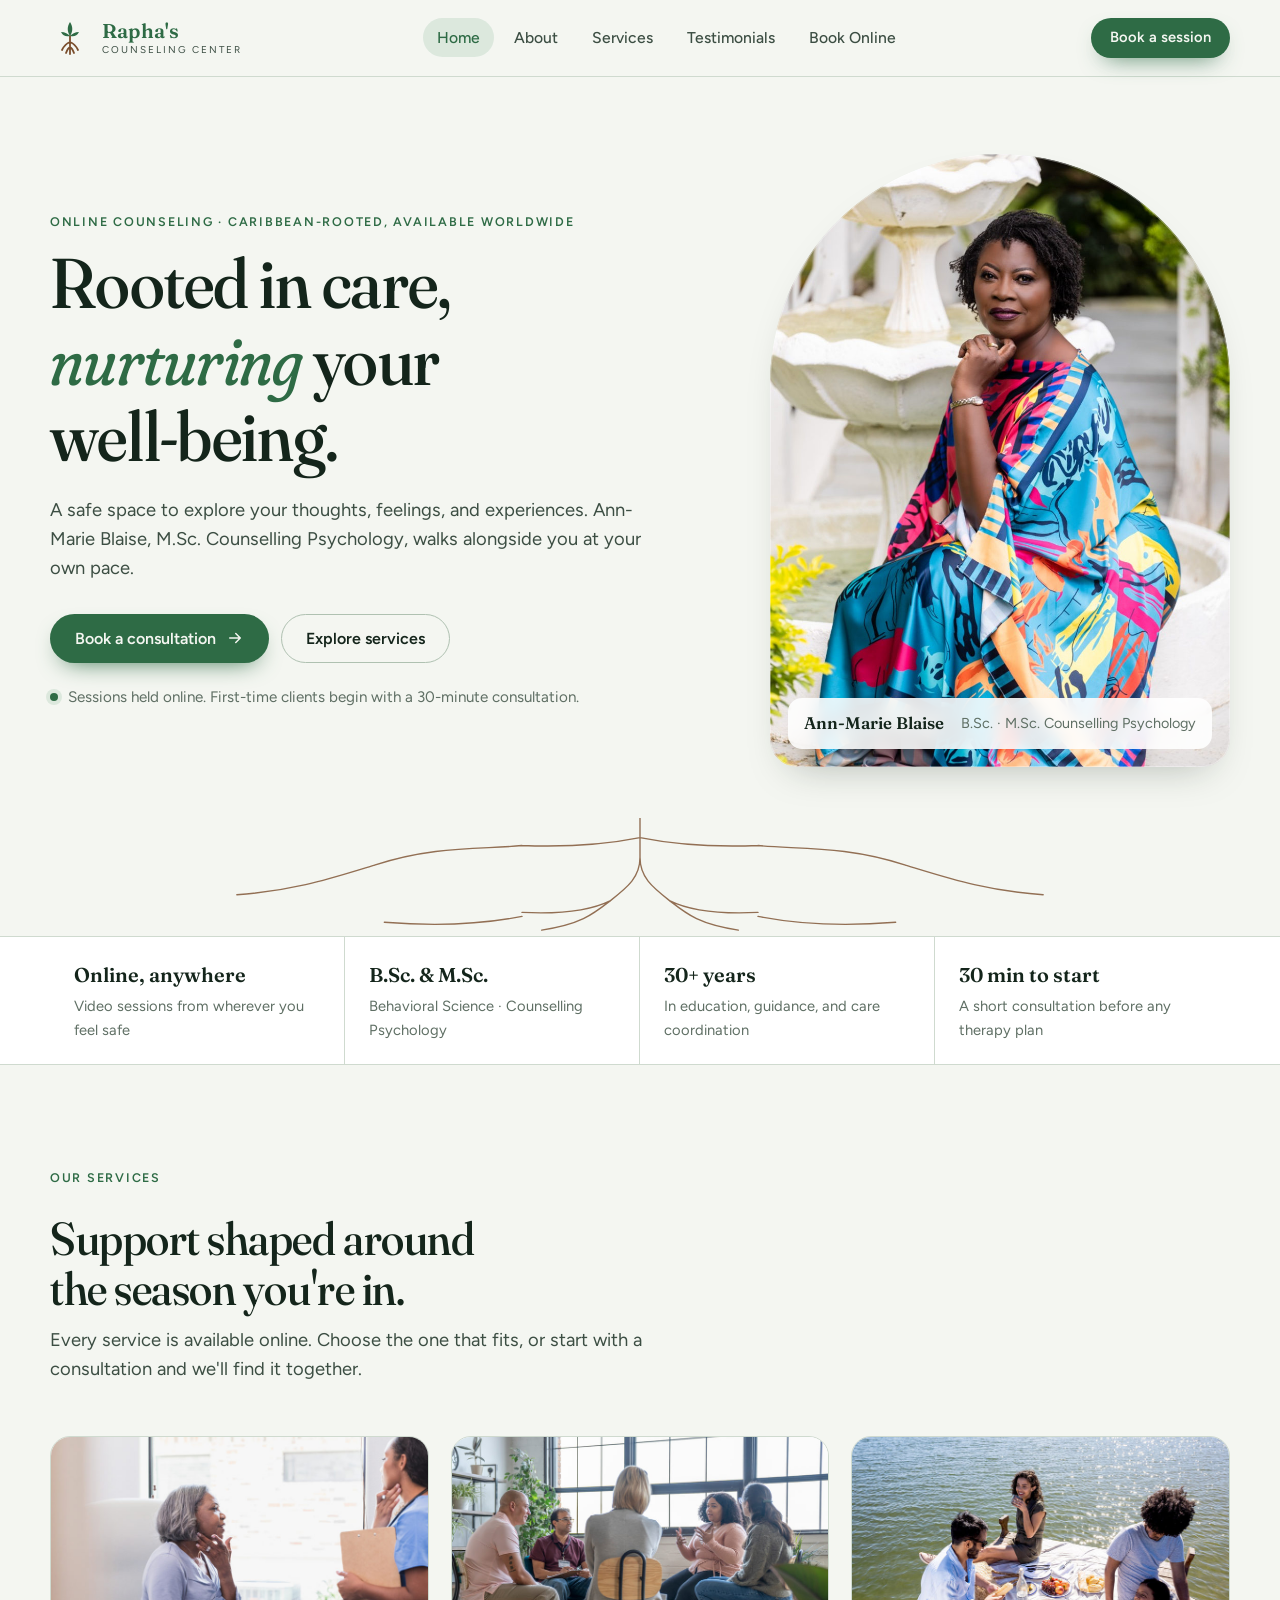
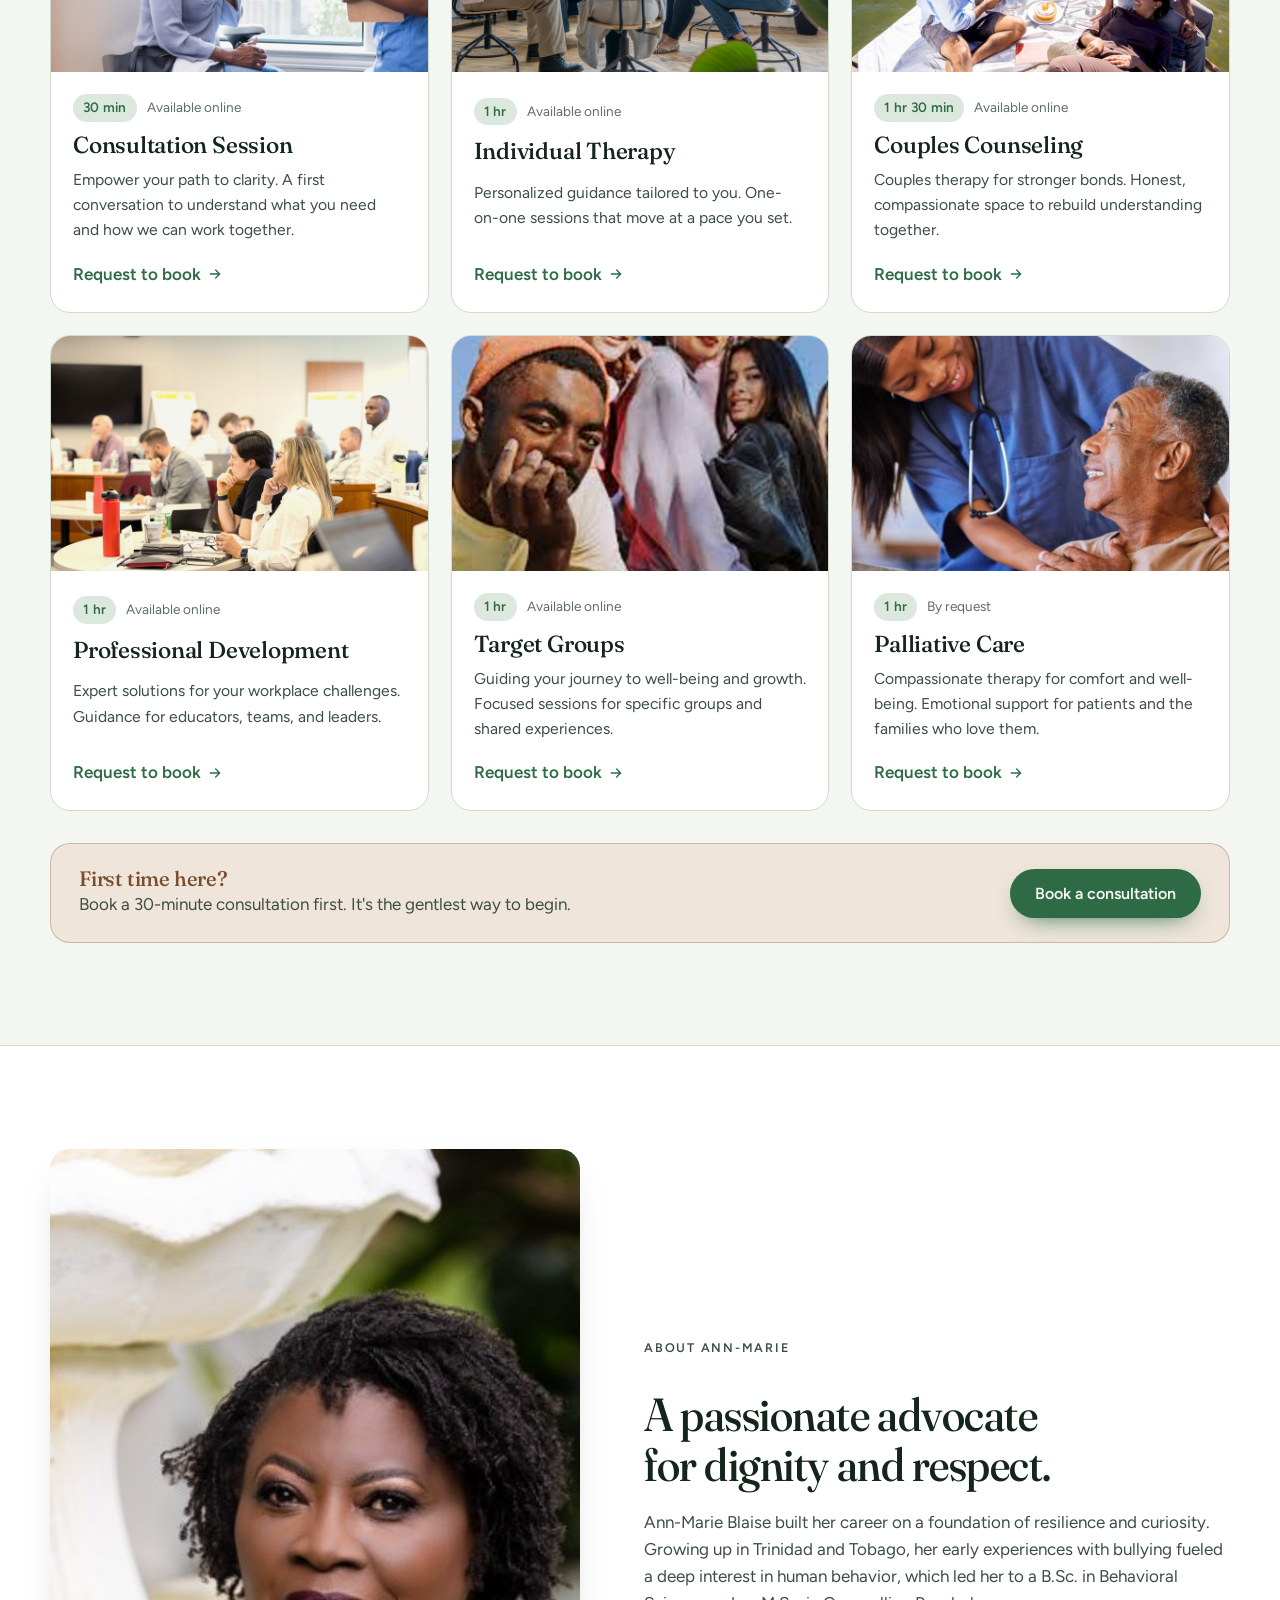
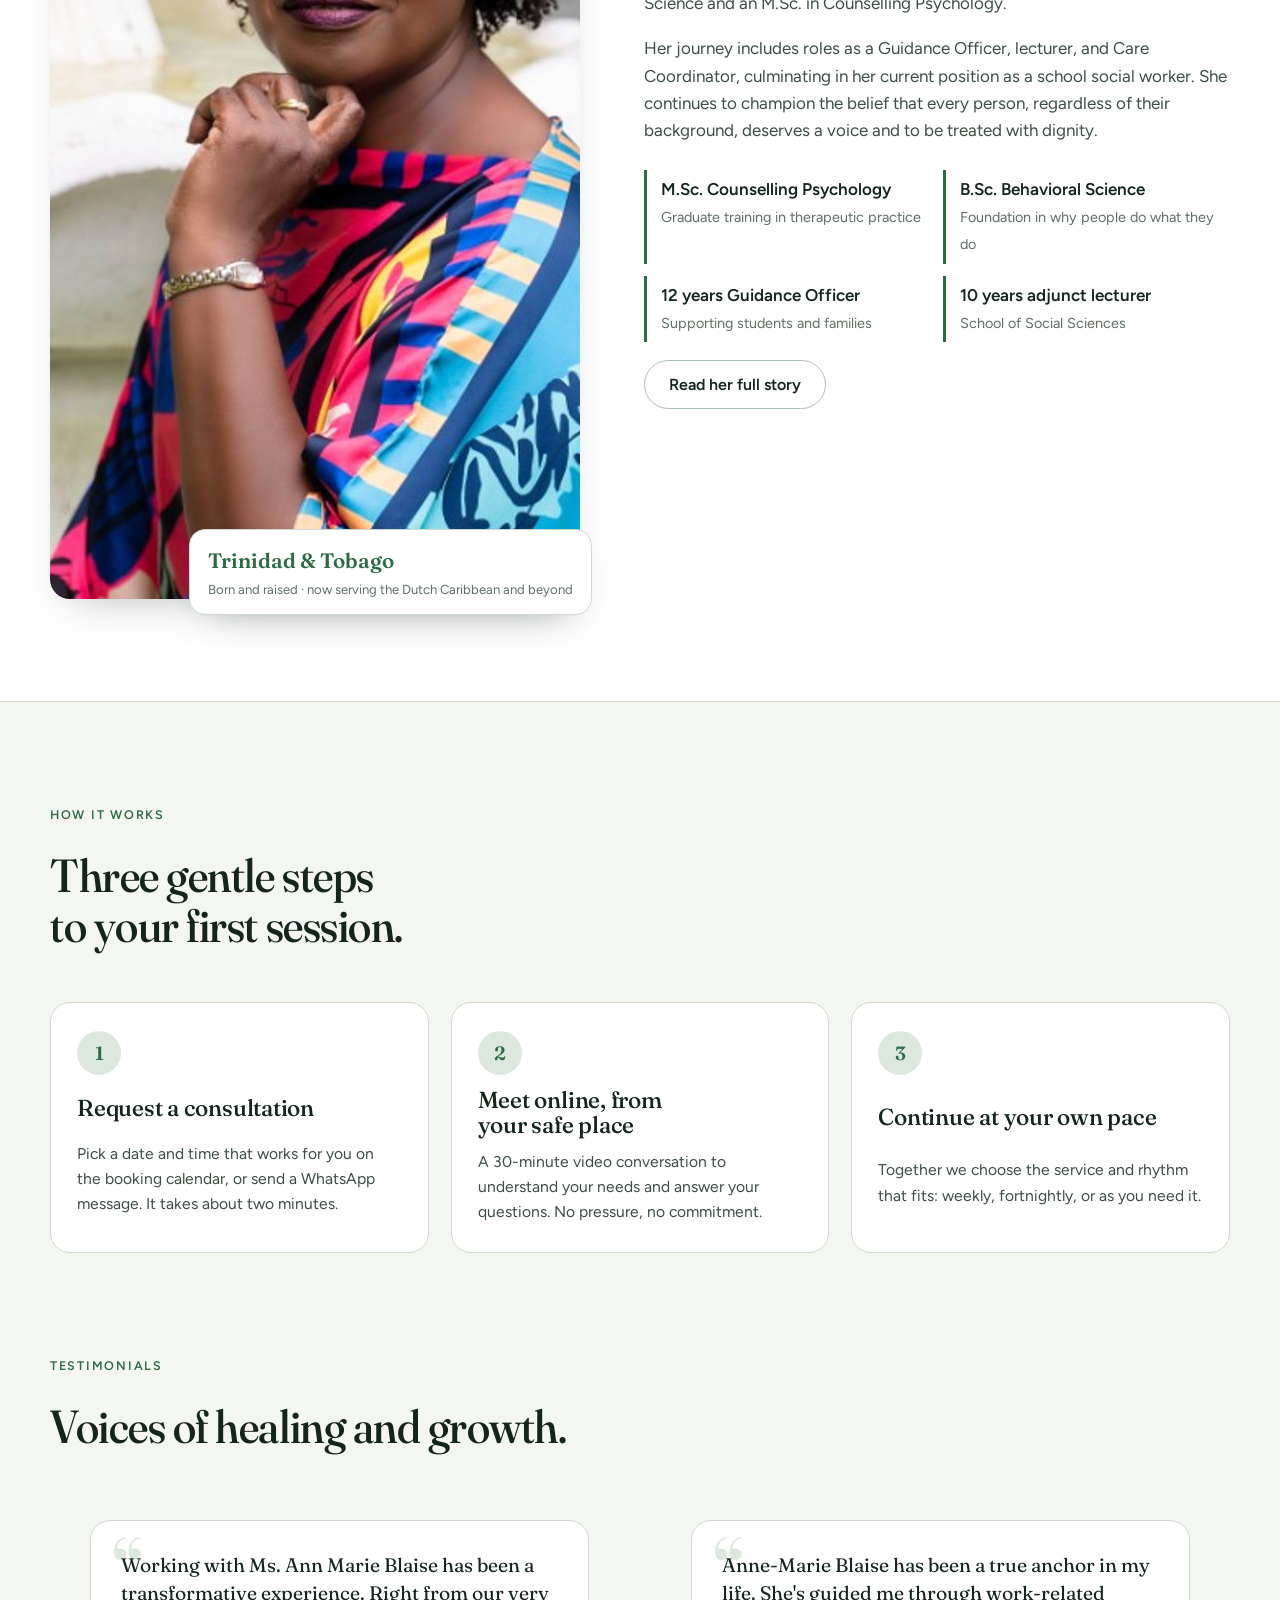
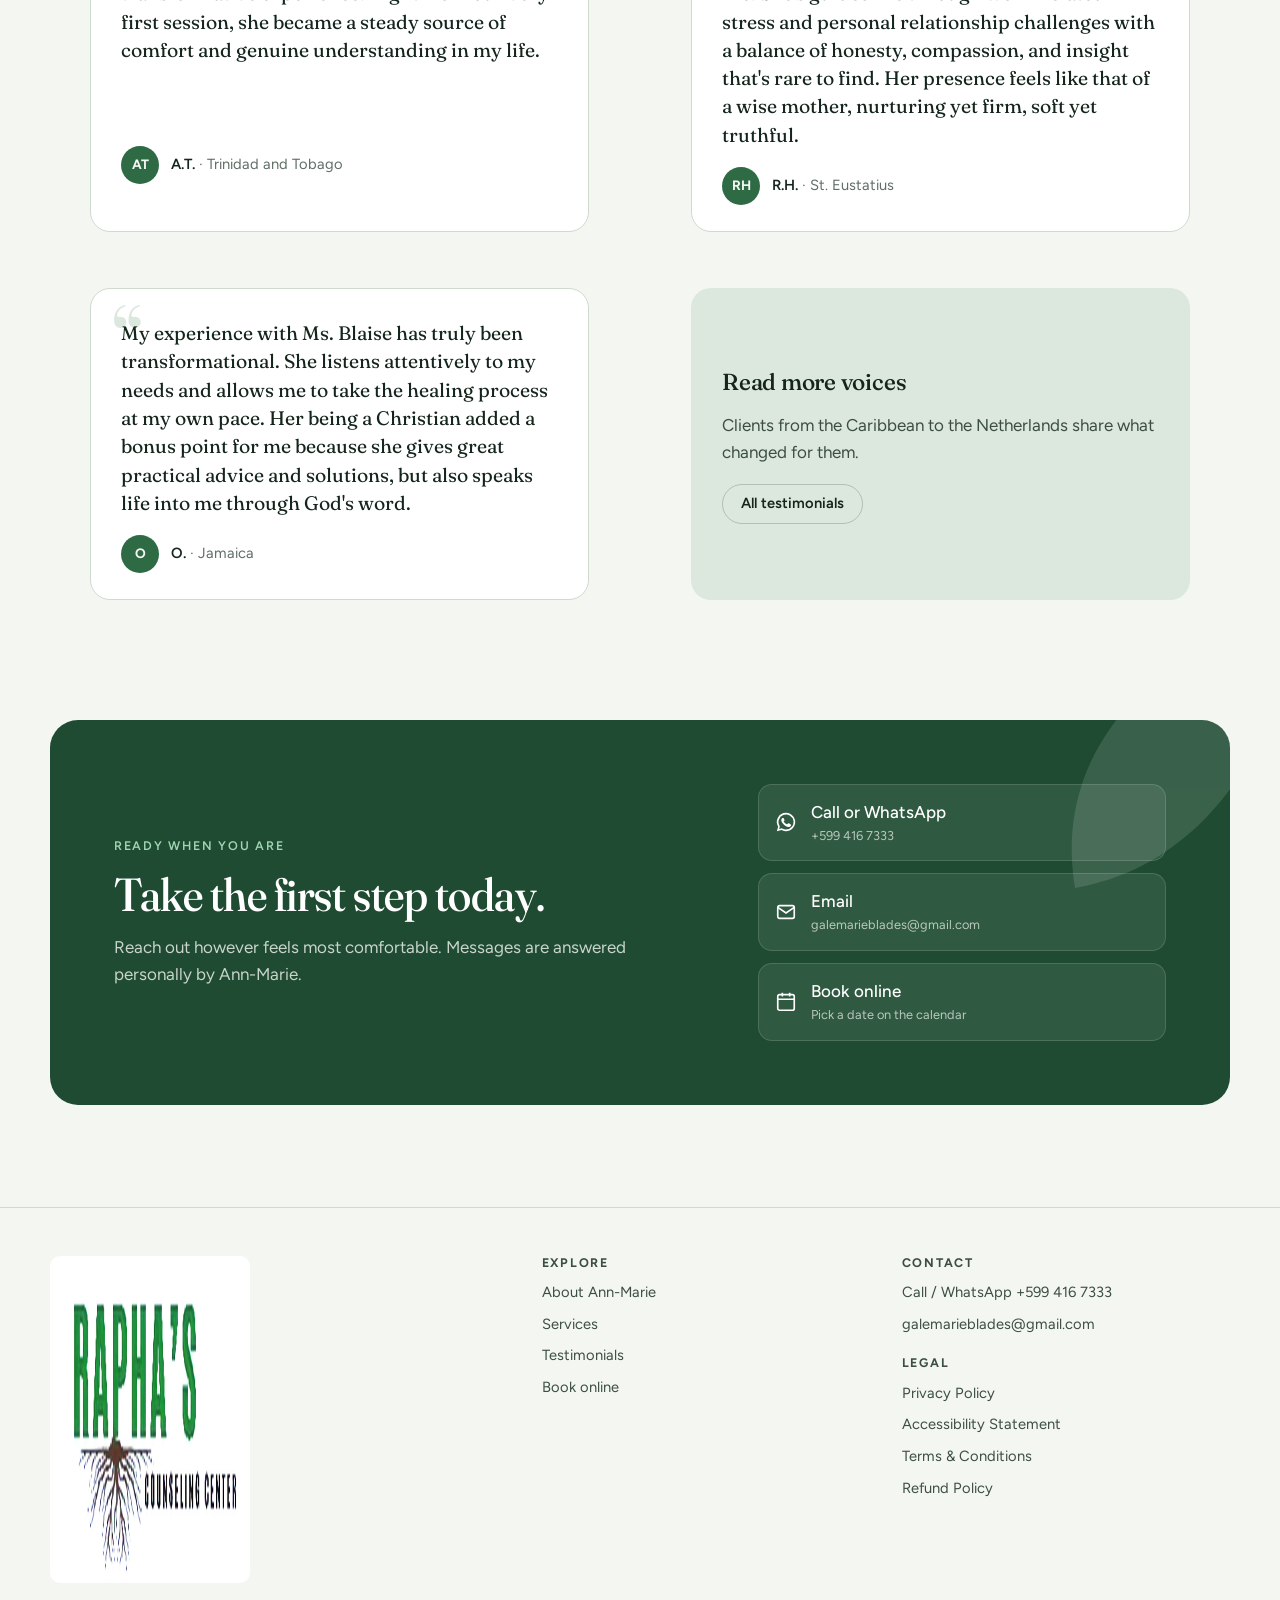
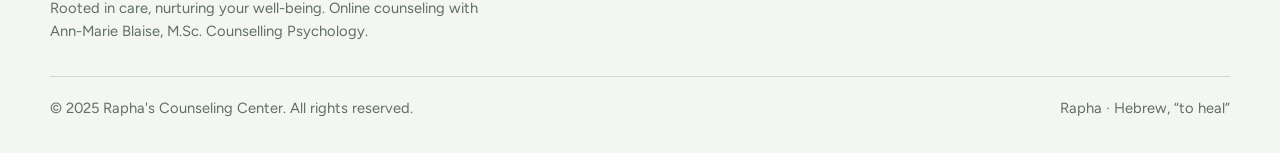
==== index.html @ a5a7f8d6 "Rebuild Rapha's Counseling Center as a static site Complete redesign of the existing Wix site as a s" ====
<!doctype html>
<html lang="en">
<head>
<meta charset="utf-8">
<meta name="viewport" content="width=device-width, initial-scale=1">
<meta name="color-scheme" content="light dark">
<style>body{margin:0}img{max-width:100%}[hidden]{display:none!important}</style><title>Rapha's Counseling Center</title>
<meta name="description" content="Rapha's Counseling Center — online counseling with Ann-Marie Blaise, M.Sc. Counselling Psychology. Rooted in care, nurturing your well-being.">
<link rel="preconnect" href="https://fonts.googleapis.com">
<link rel="preconnect" href="https://fonts.gstatic.com" crossorigin>
<link rel="stylesheet" href="https://fonts.googleapis.com/css2?family=Fraunces:opsz,wght,SOFT@9..144,400..700,0..100&family=Figtree:wght@400;500;600;700&display=swap">
<style>
  :root{
    --ground:#F4F6F1; --surface:#FFFFFF; --surface-2:#EAF0E9;
    --ink:#14251B; --ink-2:#3C4E43; --muted:#5F6F64;
    --accent:#2E6B45; --accent-deep:#1E4B31; --accent-soft:#DCE8DD;
    --root:#7A4E2D; --root-soft:#EFE5DA;
    --line:#CFDACF; --line-strong:#AFC1B1;
    --on-accent:#F4F6F1;
    --shadow:0 18px 40px -22px rgba(20,37,27,.35);
    --radius:20px;
    --display:'Fraunces',Georgia,'Times New Roman',serif;
    --body:'Figtree','Segoe UI',Helvetica,Arial,sans-serif;
    color-scheme:light;
  }
  @media (prefers-color-scheme: dark){
    :root:not([data-theme="light"]){
      --ground:#0F1A14; --surface:#16241B; --surface-2:#1C2D22;
      --ink:#E9EFE8; --ink-2:#C4D0C5; --muted:#9DB0A1;
      --accent:#6FBF8A; --accent-deep:#8ED4A6; --accent-soft:#1F3A2A;
      --root:#D2A177; --root-soft:#2C2119;
      --line:#2A3C30; --line-strong:#3D5444;
      --on-accent:#0F1A14;
      --shadow:0 18px 40px -22px rgba(0,0,0,.7);
      color-scheme:dark;
    }
  }
  :root[data-theme="dark"]{
    --ground:#0F1A14; --surface:#16241B; --surface-2:#1C2D22;
    --ink:#E9EFE8; --ink-2:#C4D0C5; --muted:#9DB0A1;
    --accent:#6FBF8A; --accent-deep:#8ED4A6; --accent-soft:#1F3A2A;
    --root:#D2A177; --root-soft:#2C2119;
    --line:#2A3C30; --line-strong:#3D5444;
    --on-accent:#0F1A14;
    --shadow:0 18px 40px -22px rgba(0,0,0,.7);
    color-scheme:dark;
  }

  *,*::before,*::after{box-sizing:border-box}
  html{scroll-behavior:smooth}
  body{margin:0;background:var(--ground);color:var(--ink);font-family:var(--body);font-size:17px;line-height:1.6;-webkit-font-smoothing:antialiased}
  img{max-width:100%;display:block}
  a{color:var(--accent);text-decoration:none}
  a:hover{text-decoration:underline;text-underline-offset:3px}
  h1,h2,h3,h4{font-family:var(--display);font-weight:500;line-height:1.08;margin:0;text-wrap:balance;letter-spacing:-.01em}
  h1{font-size:clamp(2.4rem,6vw,4.4rem);font-variation-settings:'opsz' 144,'SOFT' 40}
  h2{font-size:clamp(1.9rem,3.8vw,2.9rem);font-variation-settings:'opsz' 96,'SOFT' 30}
  h3{font-size:1.45rem;font-variation-settings:'opsz' 48,'SOFT' 20}
  p{margin:0}
  .eyebrow{font-family:var(--body);font-size:.78rem;font-weight:600;letter-spacing:.14em;text-transform:uppercase;color:var(--accent);margin-bottom:14px}
  .lede{font-size:1.15rem;color:var(--ink-2);max-width:60ch}
  .measure{max-width:64ch}
  :focus-visible{outline:3px solid var(--accent);outline-offset:3px;border-radius:6px}
  .skip{position:absolute;left:-999px;top:8px;background:var(--accent);color:var(--on-accent);padding:10px 14px;border-radius:8px;z-index:100}
  .skip:focus{left:8px}

  .wrap{width:min(1180px,calc(100% - 40px));margin-inline:auto}
  section.block{padding:clamp(64px,8vw,110px) 0}
  .section-head{display:grid;gap:12px;max-width:62ch;margin-bottom:clamp(32px,4vw,52px)}

  /* Buttons */
  .btn{display:inline-flex;align-items:center;gap:10px;padding:14px 24px;border-radius:999px;font-weight:600;font-size:1rem;border:1.5px solid transparent;cursor:pointer;transition:transform .2s ease,background .2s ease,color .2s ease,box-shadow .2s ease;text-decoration:none;font-family:var(--body);line-height:1.2}
  .btn:hover{text-decoration:none;transform:translateY(-2px)}
  .btn-primary{background:var(--accent);color:var(--on-accent);box-shadow:0 10px 24px -12px var(--accent)}
  .btn-primary:hover{background:var(--accent-deep)}
  .btn-ghost{border-color:var(--line-strong);color:var(--ink)}
  .btn-ghost:hover{border-color:var(--accent);color:var(--accent)}
  .btn-small{padding:10px 18px;font-size:.92rem}
  .btn svg{width:18px;height:18px;flex:none}

  /* Header */
  header.site{position:sticky;top:0;z-index:50;background:color-mix(in srgb,var(--ground) 86%,transparent);backdrop-filter:blur(14px);-webkit-backdrop-filter:blur(14px);border-bottom:1px solid var(--line)}
  .nav{display:flex;align-items:center;justify-content:space-between;gap:20px;height:76px}
  .brand{display:flex;align-items:center;gap:12px;color:var(--ink);text-decoration:none}
  .brand:hover{text-decoration:none}
  .brand svg{width:40px;height:40px}
  .brand .wm{display:flex;flex-direction:column;line-height:1}
  .brand .wm b{font-family:var(--display);font-weight:600;font-size:1.25rem;letter-spacing:.01em;color:var(--accent)}
  .brand .wm span{font-size:.62rem;letter-spacing:.2em;text-transform:uppercase;color:var(--ink-2);margin-top:4px}
  .nav-links{display:flex;gap:6px;align-items:center;list-style:none;margin:0;padding:0}
  .nav-links a{color:var(--ink-2);font-weight:500;padding:10px 14px;border-radius:999px;font-size:.98rem}
  .nav-links a:hover{color:var(--ink);background:var(--surface-2);text-decoration:none}
  .nav-links a[aria-current="page"]{color:var(--accent);background:var(--accent-soft)}
  .nav-cta{display:flex;align-items:center;gap:10px}
  .menu-btn{display:none;background:none;border:1.5px solid var(--line-strong);border-radius:12px;width:44px;height:44px;align-items:center;justify-content:center;color:var(--ink);cursor:pointer}
  .menu-btn svg{width:22px;height:22px}
  @media (max-width:900px){
    .nav-links{display:none}
    .menu-btn{display:inline-flex}
    .nav-cta .btn{display:none}
    .mobile-open .nav-links{display:flex;flex-direction:column;position:absolute;left:0;right:0;top:76px;background:var(--surface);border-bottom:1px solid var(--line);padding:16px 20px 22px;gap:4px;box-shadow:var(--shadow)}
    .mobile-open .nav-links a{display:block;padding:14px 16px;font-size:1.05rem}
  }

  /* Hero */
  .hero{padding:clamp(40px,6vw,88px) 0 0}
  .hero-grid{display:grid;grid-template-columns:1.1fr .9fr;gap:clamp(32px,5vw,72px);align-items:center}
  .hero h1 em{font-style:italic;color:var(--accent);font-variation-settings:'opsz' 144,'SOFT' 100,'wght' 400}
  .hero .actions{display:flex;flex-wrap:wrap;gap:12px;margin-top:30px}
  .hero .note{margin-top:22px;display:flex;align-items:center;gap:10px;color:var(--muted);font-size:.95rem}
  .hero .note .dot{width:8px;height:8px;border-radius:50%;background:var(--accent);box-shadow:0 0 0 4px var(--accent-soft)}
  .arch{position:relative;justify-self:end;width:min(100%,460px);aspect-ratio:3/4;border-radius:230px 230px 28px 28px;overflow:hidden;box-shadow:var(--shadow);background:var(--surface-2)}
  .arch img{width:100%;height:100%;object-fit:cover;object-position:50% 20%}
  .arch::after{content:"";position:absolute;inset:0;border-radius:inherit;box-shadow:inset 0 0 0 1px rgba(255,255,255,.35)}
  .hero-caption{position:absolute;left:18px;bottom:18px;right:18px;background:color-mix(in srgb,var(--surface) 88%,transparent);backdrop-filter:blur(8px);border-radius:14px;padding:12px 16px;display:flex;justify-content:space-between;align-items:center;gap:10px;font-size:.9rem}
  .hero-caption b{font-family:var(--display);font-size:1.05rem;font-weight:600}
  .hero-caption span{color:var(--muted)}
  .roots{display:block;width:100%;height:auto;margin-top:clamp(28px,4vw,56px);color:var(--root);opacity:.8}
  @media (max-width:900px){
    .hero-grid{grid-template-columns:1fr}
    .arch{justify-self:start;width:min(100%,400px);aspect-ratio:4/5}
  }

  /* Proof strip */
  .proof{border-top:1px solid var(--line);border-bottom:1px solid var(--line);background:var(--surface)}
  .proof ul{list-style:none;margin:0;padding:0;display:grid;grid-template-columns:repeat(4,1fr)}
  .proof li{padding:22px 24px;display:grid;gap:4px;border-right:1px solid var(--line)}
  .proof li:last-child{border-right:0}
  .proof b{font-family:var(--display);font-weight:600;font-size:1.25rem;color:var(--ink)}
  .proof span{color:var(--muted);font-size:.92rem}
  @media (max-width:900px){.proof ul{grid-template-columns:repeat(2,1fr)}.proof li:nth-child(2){border-right:0}.proof li:nth-child(-n+2){border-bottom:1px solid var(--line)}}
  @media (max-width:520px){.proof li{padding:18px 16px}}

  /* Services */
  .svc-grid{display:grid;grid-template-columns:repeat(3,1fr);gap:22px}
  .svc{background:var(--surface);border:1px solid var(--line);border-radius:var(--radius);overflow:hidden;display:flex;flex-direction:column;transition:transform .25s ease,box-shadow .25s ease,border-color .25s ease}
  .svc:hover{transform:translateY(-4px);box-shadow:var(--shadow);border-color:var(--line-strong)}
  .svc figure{margin:0;aspect-ratio:16/10;overflow:hidden;background:var(--surface-2)}
  .svc img{width:100%;height:100%;object-fit:cover;transition:transform .6s ease}
  .svc:hover img{transform:scale(1.04)}
  .svc .body{padding:22px 22px 24px;display:grid;gap:10px;flex:1}
  .svc .meta{display:flex;align-items:center;gap:10px;font-size:.85rem;color:var(--muted)}
  .svc .meta .pill{background:var(--accent-soft);color:var(--accent);border-radius:999px;padding:3px 10px;font-weight:600;letter-spacing:.02em}
  .svc p{color:var(--ink-2);font-size:.98rem}
  .svc .foot{margin-top:auto;padding-top:8px;display:flex;justify-content:space-between;align-items:center;gap:10px}
  .svc .foot a.link{font-weight:600;display:inline-flex;align-items:center;gap:6px}
  .svc .foot a.link svg{width:16px;height:16px;transition:transform .2s}
  .svc .foot a.link:hover svg{transform:translateX(3px)}
  @media (max-width:980px){.svc-grid{grid-template-columns:repeat(2,1fr)}}
  @media (max-width:600px){.svc-grid{grid-template-columns:1fr}}

  .callout{margin-top:32px;background:var(--root-soft);border:1px solid color-mix(in srgb,var(--root) 30%,transparent);border-radius:var(--radius);padding:24px 28px;display:flex;flex-wrap:wrap;justify-content:space-between;align-items:center;gap:16px}
  .callout h3{color:var(--root);font-size:1.3rem}
  .callout p{color:var(--ink-2)}

  /* About split */
  .about-grid{display:grid;grid-template-columns:.95fr 1.05fr;gap:clamp(32px,5vw,72px);align-items:center}
  .about-media{position:relative}
  .about-media img{border-radius:var(--radius);box-shadow:var(--shadow);aspect-ratio:4/3;object-fit:cover;width:100%}
  .about-media .badge{position:absolute;right:-12px;bottom:-16px;background:var(--surface);border:1px solid var(--line);border-radius:16px;padding:14px 18px;box-shadow:var(--shadow);display:grid;gap:2px}
  .about-media .badge b{font-family:var(--display);font-size:1.3rem;font-weight:600;color:var(--accent)}
  .about-media .badge span{font-size:.82rem;color:var(--muted)}
  .about-copy{display:grid;gap:18px}
  .about-copy p{color:var(--ink-2)}
  .creds{display:grid;grid-template-columns:1fr 1fr;gap:12px;margin-top:8px}
  .creds div{border-left:3px solid var(--accent);padding:6px 0 6px 14px}
  .creds b{display:block;font-weight:600;color:var(--ink)}
  .creds span{font-size:.9rem;color:var(--muted)}
  @media (max-width:900px){.about-grid{grid-template-columns:1fr}.about-media .badge{right:12px}}
  @media (max-width:520px){.creds{grid-template-columns:1fr}}

  /* Steps */
  .steps{display:grid;grid-template-columns:repeat(3,1fr);gap:22px}
  .step{background:var(--surface);border:1px solid var(--line);border-radius:var(--radius);padding:28px 26px;display:grid;gap:12px;position:relative}
  .step .n{width:44px;height:44px;border-radius:50%;background:var(--accent-soft);color:var(--accent);display:grid;place-items:center;font-family:var(--display);font-weight:600;font-size:1.2rem}
  .step p{color:var(--ink-2);font-size:.98rem}
  @media (max-width:820px){.steps{grid-template-columns:1fr}}

  /* Testimonials */
  .quotes{display:grid;grid-template-columns:repeat(2,1fr);gap:22px}
  .quote{background:var(--surface);border:1px solid var(--line);border-radius:var(--radius);padding:30px 30px 26px;display:grid;gap:18px;position:relative}
  .quote::before{content:"“";position:absolute;top:10px;left:22px;font-family:var(--display);font-size:5rem;line-height:1;color:var(--accent-soft);font-weight:600}
  .quote blockquote{margin:0;font-family:var(--display);font-size:1.22rem;line-height:1.45;color:var(--ink);position:relative;font-variation-settings:'opsz' 24,'SOFT' 30}
  .quote figcaption{display:flex;align-items:center;gap:12px;color:var(--muted);font-size:.92rem}
  .quote figcaption .av{width:38px;height:38px;border-radius:50%;background:var(--accent);color:var(--on-accent);display:grid;place-items:center;font-weight:700;font-size:.85rem}
  .quote figcaption b{color:var(--ink);font-weight:600}
  .quote.wide{grid-column:1/-1}
  @media (max-width:820px){.quotes{grid-template-columns:1fr}}

  /* CTA band */
  .band{background:var(--accent-deep);color:#F4F6F1;border-radius:28px;padding:clamp(36px,5vw,64px);display:grid;grid-template-columns:1.2fr .8fr;gap:32px;align-items:center;position:relative;overflow:hidden}
  :root[data-theme="dark"] .band{background:#1B3A28}
  @media (prefers-color-scheme: dark){:root:not([data-theme="light"]) .band{background:#1B3A28}}
  .band h2{color:#fff}
  .band p{color:rgba(244,246,241,.8)}
  .band .contact-list{display:grid;gap:12px}
  .band .contact-list a{display:flex;align-items:center;gap:14px;background:rgba(255,255,255,.08);border:1px solid rgba(255,255,255,.14);border-radius:14px;padding:14px 16px;color:#fff;font-weight:500;transition:background .2s}
  .band .contact-list a:hover{background:rgba(255,255,255,.14);text-decoration:none}
  .band .contact-list svg{width:22px;height:22px;flex:none}
  .band .contact-list small{display:block;font-size:.8rem;color:rgba(244,246,241,.7);font-weight:400}
  .band .leaf{position:absolute;right:-40px;top:-40px;width:260px;height:260px;opacity:.12;color:#fff}
  @media (max-width:820px){.band{grid-template-columns:1fr}}

  /* Footer */
  footer.site{border-top:1px solid var(--line);padding:48px 0 32px;color:var(--muted);font-size:.92rem}
  .foot-grid{display:grid;grid-template-columns:1.4fr 1fr 1fr;gap:32px;margin-bottom:32px}
  .foot-grid h4{font-family:var(--body);font-size:.78rem;letter-spacing:.14em;text-transform:uppercase;color:var(--ink-2);margin-bottom:12px;font-weight:700}
  .foot-grid ul{list-style:none;margin:0;padding:0;display:grid;gap:8px}
  .foot-grid a{color:var(--ink-2)}
  .foot-logo{width:200px;border-radius:10px;background:#fff;padding:6px;margin-bottom:14px}
  .foot-bottom{display:flex;flex-wrap:wrap;justify-content:space-between;gap:12px;border-top:1px solid var(--line);padding-top:20px}
  @media (max-width:760px){.foot-grid{grid-template-columns:1fr}}

  /* Inner pages */
  .page-head{padding:clamp(48px,6vw,88px) 0 clamp(28px,4vw,48px)}
  .page-head p{margin-top:14px}
  .story{display:grid;grid-template-columns:1fr 340px;gap:clamp(32px,5vw,72px);align-items:start}
  .story .text{display:grid;gap:20px;max-width:66ch;color:var(--ink-2);font-size:1.05rem}
  .story .text p:first-of-type::first-letter{font-family:var(--display);font-size:3.4em;float:left;line-height:.85;padding:6px 10px 0 0;color:var(--accent);font-weight:600}
  .story aside{position:sticky;top:96px;display:grid;gap:18px}
  .story aside img{border-radius:var(--radius);aspect-ratio:3/4;object-fit:cover;object-position:50% 15%;box-shadow:var(--shadow)}
  .timeline{list-style:none;margin:0;padding:0;display:grid;gap:0;border-left:2px solid var(--line-strong);margin-left:8px}
  .timeline li{padding:0 0 22px 22px;position:relative}
  .timeline li::before{content:"";position:absolute;left:-8px;top:6px;width:14px;height:14px;border-radius:50%;background:var(--accent);box-shadow:0 0 0 4px var(--ground)}
  .timeline b{display:block;font-weight:600;color:var(--ink)}
  .timeline span{font-size:.9rem;color:var(--muted)}
  @media (max-width:900px){.story{grid-template-columns:1fr}.story aside{position:static}}

  .svc-list{display:grid;gap:16px}
  .svc-row{display:grid;grid-template-columns:200px 1fr auto;gap:24px;align-items:center;background:var(--surface);border:1px solid var(--line);border-radius:var(--radius);padding:16px;transition:border-color .2s,box-shadow .2s}
  .svc-row:hover{border-color:var(--line-strong);box-shadow:var(--shadow)}
  .svc-row img{border-radius:12px;aspect-ratio:4/3;object-fit:cover;width:100%}
  .svc-row .info{display:grid;gap:6px}
  .svc-row .info p{color:var(--ink-2);font-size:.98rem;max-width:60ch}
  .svc-row .tag{display:inline-flex;gap:8px;align-items:center;font-size:.85rem;color:var(--muted)}
  .svc-row .tag b{background:var(--accent-soft);color:var(--accent);padding:3px 10px;border-radius:999px;font-weight:600}
  .svc-row .act{display:grid;gap:8px;justify-items:end}
  @media (max-width:820px){.svc-row{grid-template-columns:1fr}.svc-row .act{justify-items:start}}

  .book-grid{display:grid;grid-template-columns:1fr 380px;gap:clamp(32px,5vw,64px);align-items:start}
  .book-aside{position:sticky;top:96px;display:grid;gap:16px;background:var(--surface);border:1px solid var(--line);border-radius:var(--radius);padding:26px}
  .book-aside h3{font-size:1.3rem}
  .book-aside p{color:var(--ink-2);font-size:.96rem}
  .book-aside .btn{justify-content:center}
  .book-aside .or{text-align:center;color:var(--muted);font-size:.82rem;letter-spacing:.1em;text-transform:uppercase}
  .picker{display:grid;gap:12px}
  .pick{display:grid;grid-template-columns:1fr auto;gap:16px;align-items:center;background:var(--surface);border:1px solid var(--line);border-radius:16px;padding:18px 20px;transition:border-color .2s}
  .pick:hover{border-color:var(--accent)}
  .pick b{font-family:var(--display);font-size:1.2rem;font-weight:600;display:block}
  .pick span{color:var(--muted);font-size:.9rem}
  .pick.first{border-color:var(--accent);background:var(--accent-soft)}
  .pick.first .ribbon{font-size:.72rem;letter-spacing:.12em;text-transform:uppercase;color:var(--accent);font-weight:700;margin-bottom:4px;display:block}
  @media (max-width:900px){.book-grid{grid-template-columns:1fr}.book-aside{position:static}}

  .faq{display:grid;gap:10px;max-width:72ch}
  details{background:var(--surface);border:1px solid var(--line);border-radius:14px;padding:0 22px}
  summary{cursor:pointer;padding:18px 0;font-weight:600;font-size:1.05rem;list-style:none;display:flex;justify-content:space-between;align-items:center;gap:12px}
  summary::-webkit-details-marker{display:none}
  summary::after{content:"+";font-family:var(--display);font-size:1.5rem;color:var(--accent);transition:transform .2s}
  details[open] summary::after{transform:rotate(45deg)}
  details p{padding:0 0 20px;color:var(--ink-2)}

  .legal{max-width:72ch;display:grid;gap:18px;color:var(--ink-2)}
  .legal h2{font-size:1.6rem;margin-top:18px;color:var(--ink)}
  .legal h3{font-size:1.15rem;font-family:var(--body);font-weight:700;color:var(--ink);margin-top:6px}
  .legal ul{margin:0;padding-left:20px;display:grid;gap:8px}
  .legal .updated{font-size:.85rem;letter-spacing:.1em;text-transform:uppercase;color:var(--muted)}
  .draft{background:var(--root-soft);border:1px solid color-mix(in srgb,var(--root) 35%,transparent);border-radius:14px;padding:16px 20px;color:var(--root);font-weight:500;display:flex;gap:12px;align-items:flex-start}
  .draft svg{width:22px;height:22px;flex:none;margin-top:2px}

  /* Pages & reveal */
  [data-page]{display:none}
  [data-page].active{display:block}
  .reveal.pre{opacity:0;transform:translateY(18px)}
  .reveal{transition:opacity .7s ease,transform .7s ease}
  @media (prefers-reduced-motion: reduce){
    .reveal,.reveal.pre{opacity:1;transform:none;transition:none}
    html{scroll-behavior:auto}
    .btn,.svc,.svc img{transition:none}
  }
</style>
</head>
<body>

<a class="skip" href="#main">Skip to content</a>

<header class="site" id="top">
  <div class="wrap nav">
    <a class="brand" href="#/home" aria-label="Rapha's Counseling Center — home">
      <svg viewBox="0 0 40 40" fill="none" aria-hidden="true">
        <path d="M20 4c-3 5-3 9 0 14 3-5 3-9 0-14Z" fill="currentColor" style="color:var(--accent)"/>
        <path d="M20 18v18M20 24c-3 1-6 4-8 8M20 24c3 1 6 4 8 8M20 29c-2 1-3 3-4 6M20 29c2 1 3 3 4 6" stroke="var(--root)" stroke-width="1.8" stroke-linecap="round"/>
        <path d="M11 14c4 0 7 2 9 4-4 1-7 0-9-4ZM29 14c-4 0-7 2-9 4 4 1 7 0 9-4Z" fill="currentColor" style="color:var(--accent)"/>
      </svg>
      <span class="wm"><b>Rapha's</b><span>Counseling Center</span></span>
    </a>
    <nav aria-label="Primary">
      <ul class="nav-links">
        <li><a href="#/home" data-nav="home">Home</a></li>
        <li><a href="#/about" data-nav="about">About</a></li>
        <li><a href="#/services" data-nav="services">Services</a></li>
        <li><a href="#/testimonials" data-nav="testimonials">Testimonials</a></li>
        <li><a href="#/book" data-nav="book">Book Online</a></li>
      </ul>
    </nav>
    <div class="nav-cta">
      <a class="btn btn-primary btn-small" href="#/book">Book a session</a>
      <button class="menu-btn" aria-expanded="false" aria-controls="primary-menu" aria-label="Open menu" id="menuBtn">
        <svg viewBox="0 0 24 24" fill="none" stroke="currentColor" stroke-width="2" stroke-linecap="round"><path d="M4 7h16M4 12h16M4 17h16"/></svg>
      </button>
    </div>
  </div>
</header>

<main id="main">

<!-- ============ HOME ============ -->
<div data-page="home" data-title="Rapha's Counseling Center">
  <section class="hero">
    <div class="wrap hero-grid">
      <div>
        <p class="eyebrow">Online counseling · Caribbean-rooted, available worldwide</p>
        <h1>Rooted in care, <em>nurturing</em> your well-being.</h1>
        <p class="lede" style="margin-top:22px">A safe space to explore your thoughts, feelings, and experiences. Ann-Marie Blaise, M.Sc. Counselling Psychology, walks alongside you at your own pace.</p>
        <div class="actions">
          <a class="btn btn-primary" href="#/book">Book a consultation
            <svg viewBox="0 0 24 24" fill="none" stroke="currentColor" stroke-width="2" stroke-linecap="round" stroke-linejoin="round"><path d="M5 12h14M13 6l6 6-6 6"/></svg>
          </a>
          <a class="btn btn-ghost" href="#/services">Explore services</a>
        </div>
        <p class="note"><span class="dot"></span>Sessions held online. First-time clients begin with a 30-minute consultation.</p>
      </div>
      <figure class="arch" style="margin:0">
        <img src="img/portrait.jpg" alt="Ann-Marie Blaise seated beside a white garden fountain, wearing a bright patterned dress" width="900" height="1350" fetchpriority="high">
        <figcaption class="hero-caption"><b>Ann-Marie Blaise</b><span>B.Sc. · M.Sc. Counselling Psychology</span></figcaption>
      </figure>
    </div>
    <div class="wrap">
      <svg class="roots" viewBox="0 0 1200 120" preserveAspectRatio="none" aria-hidden="true">
        <g fill="none" stroke="currentColor" stroke-width="1.4" stroke-linecap="round">
          <path d="M600 0v40c0 20-12 30-30 44s-30 24-70 30M600 40c0 20 12 30 30 44s30 24 70 30M570 84c-20 10-50 14-90 12M630 84c20 10 50 14 90 12M600 20c-30 6-70 10-120 8M600 20c30 6 70 10 120 8M480 28c-40 4-90 0-150 20M720 28c40 4 90 0 150 20M330 48c-40 12-80 26-140 30M870 48c40 12 80 26 140 30M480 100c-40 8-90 10-140 6M720 100c40 8 90 10 140 6"/>
        </g>
      </svg>
    </div>
  </section>

  <section class="proof" aria-label="Practice at a glance">
    <div class="wrap">
      <ul>
        <li><b>Online, anywhere</b><span>Video sessions from wherever you feel safe</span></li>
        <li><b>B.Sc. &amp; M.Sc.</b><span>Behavioral Science · Counselling Psychology</span></li>
        <li><b>30+ years</b><span>In education, guidance, and care coordination</span></li>
        <li><b>30 min to start</b><span>A short consultation before any therapy plan</span></li>
      </ul>
    </div>
  </section>

  <section class="block" id="services">
    <div class="wrap">
      <div class="section-head reveal">
        <p class="eyebrow">Our services</p>
        <h2>Support shaped around the season you're in.</h2>
        <p class="lede">Every service is available online. Choose the one that fits, or start with a consultation and we'll find it together.</p>
      </div>
      <div class="svc-grid">
        <article class="svc reveal">
          <figure><img src="img/svc-1.jpg" alt="A woman in conversation with a care professional by a window" loading="lazy"></figure>
          <div class="body">
            <div class="meta"><span class="pill">30 min</span><span>Available online</span></div>
            <h3>Consultation Session</h3>
            <p>Empower your path to clarity. A first conversation to understand what you need and how we can work together.</p>
            <div class="foot"><a class="link" href="#/book/consultation">Request to book <svg viewBox="0 0 24 24" fill="none" stroke="currentColor" stroke-width="2" stroke-linecap="round"><path d="M5 12h14M13 6l6 6-6 6"/></svg></a></div>
          </div>
        </article>
        <article class="svc reveal">
          <figure><img src="img/svc-2.jpg" alt="A small group seated in a circle in a bright room" loading="lazy"></figure>
          <div class="body">
            <div class="meta"><span class="pill">1 hr</span><span>Available online</span></div>
            <h3>Individual Therapy</h3>
            <p>Personalized guidance tailored to you. One-on-one sessions that move at a pace you set.</p>
            <div class="foot"><a class="link" href="#/book/individual">Request to book <svg viewBox="0 0 24 24" fill="none" stroke="currentColor" stroke-width="2" stroke-linecap="round"><path d="M5 12h14M13 6l6 6-6 6"/></svg></a></div>
          </div>
        </article>
        <article class="svc reveal">
          <figure><img src="img/svc-3.jpg" alt="Friends sharing a picnic on a sunlit dock by the water" loading="lazy"></figure>
          <div class="body">
            <div class="meta"><span class="pill">1 hr 30 min</span><span>Available online</span></div>
            <h3>Couples Counseling</h3>
            <p>Couples therapy for stronger bonds. Honest, compassionate space to rebuild understanding together.</p>
            <div class="foot"><a class="link" href="#/book/couples">Request to book <svg viewBox="0 0 24 24" fill="none" stroke="currentColor" stroke-width="2" stroke-linecap="round"><path d="M5 12h14M13 6l6 6-6 6"/></svg></a></div>
          </div>
        </article>
        <article class="svc reveal">
          <figure><img src="img/svc-4.jpg" alt="Professionals listening attentively in a seminar room" loading="lazy"></figure>
          <div class="body">
            <div class="meta"><span class="pill">1 hr</span><span>Available online</span></div>
            <h3>Professional Development</h3>
            <p>Expert solutions for your workplace challenges. Guidance for educators, teams, and leaders.</p>
            <div class="foot"><a class="link" href="#/book/professional">Request to book <svg viewBox="0 0 24 24" fill="none" stroke="currentColor" stroke-width="2" stroke-linecap="round"><path d="M5 12h14M13 6l6 6-6 6"/></svg></a></div>
          </div>
        </article>
        <article class="svc reveal">
          <figure><img src="img/svc-5.jpg" alt="A group of young adults smiling together outdoors" loading="lazy"></figure>
          <div class="body">
            <div class="meta"><span class="pill">1 hr</span><span>Available online</span></div>
            <h3>Target Groups</h3>
            <p>Guiding your journey to well-being and growth. Focused sessions for specific groups and shared experiences.</p>
            <div class="foot"><a class="link" href="#/book/groups">Request to book <svg viewBox="0 0 24 24" fill="none" stroke="currentColor" stroke-width="2" stroke-linecap="round"><path d="M5 12h14M13 6l6 6-6 6"/></svg></a></div>
          </div>
        </article>
        <article class="svc reveal">
          <figure><img src="img/svc-6.jpg" alt="A caregiver smiling warmly with an older man" loading="lazy"></figure>
          <div class="body">
            <div class="meta"><span class="pill">1 hr</span><span>By request</span></div>
            <h3>Palliative Care</h3>
            <p>Compassionate therapy for comfort and well-being. Emotional support for patients and the families who love them.</p>
            <div class="foot"><a class="link" href="#/book/palliative">Request to book <svg viewBox="0 0 24 24" fill="none" stroke="currentColor" stroke-width="2" stroke-linecap="round"><path d="M5 12h14M13 6l6 6-6 6"/></svg></a></div>
          </div>
        </article>
      </div>
      <div class="callout reveal">
        <div>
          <h3>First time here?</h3>
          <p>Book a 30-minute consultation first. It's the gentlest way to begin.</p>
        </div>
        <a class="btn btn-primary" href="#/book/consultation">Book a consultation</a>
      </div>
    </div>
  </section>

  <section class="block" style="background:var(--surface);border-block:1px solid var(--line)">
    <div class="wrap about-grid">
      <div class="about-media reveal">
        <img src="img/portrait-wide.jpg" alt="Ann-Marie Blaise smiling in a garden" loading="lazy" width="1400" height="1050">
        <div class="badge"><b>Trinidad &amp; Tobago</b><span>Born and raised · now serving the Dutch Caribbean and beyond</span></div>
      </div>
      <div class="about-copy reveal">
        <p class="eyebrow">About Ann-Marie</p>
        <h2>A passionate advocate for dignity and respect.</h2>
        <p>Ann-Marie Blaise built her career on a foundation of resilience and curiosity. Growing up in Trinidad and Tobago, her early experiences with bullying fueled a deep interest in human behavior, which led her to a B.Sc. in Behavioral Science and an M.Sc. in Counselling Psychology.</p>
        <p>Her journey includes roles as a Guidance Officer, lecturer, and Care Coordinator, culminating in her current position as a school social worker. She continues to champion the belief that every person, regardless of their background, deserves a voice and to be treated with dignity.</p>
        <div class="creds">
          <div><b>M.Sc. Counselling Psychology</b><span>Graduate training in therapeutic practice</span></div>
          <div><b>B.Sc. Behavioral Science</b><span>Foundation in why people do what they do</span></div>
          <div><b>12 years Guidance Officer</b><span>Supporting students and families</span></div>
          <div><b>10 years adjunct lecturer</b><span>School of Social Sciences</span></div>
        </div>
        <div><a class="btn btn-ghost" href="#/about">Read her full story</a></div>
      </div>
    </div>
  </section>

  <section class="block">
    <div class="wrap">
      <div class="section-head reveal">
        <p class="eyebrow">How it works</p>
        <h2>Three gentle steps to your first session.</h2>
      </div>
      <div class="steps">
        <div class="step reveal"><span class="n">1</span><h3>Request a consultation</h3><p>Pick a date and time that works for you on the booking calendar, or send a WhatsApp message. It takes about two minutes.</p></div>
        <div class="step reveal"><span class="n">2</span><h3>Meet online, from your safe place</h3><p>A 30-minute video conversation to understand your needs and answer your questions. No pressure, no commitment.</p></div>
        <div class="step reveal"><span class="n">3</span><h3>Continue at your own pace</h3><p>Together we choose the service and rhythm that fits: weekly, fortnightly, or as you need it.</p></div>
      </div>
    </div>
  </section>

  <section class="block" style="padding-top:0">
    <div class="wrap">
      <div class="section-head reveal">
        <p class="eyebrow">Testimonials</p>
        <h2>Voices of healing and growth.</h2>
      </div>
      <div class="quotes">
        <figure class="quote reveal">
          <blockquote>Working with Ms. Ann Marie Blaise has been a transformative experience. Right from our very first session, she became a steady source of comfort and genuine understanding in my life.</blockquote>
          <figcaption><span class="av">AT</span><span><b>A.T.</b> · Trinidad and Tobago</span></figcaption>
        </figure>
        <figure class="quote reveal">
          <blockquote>Anne-Marie Blaise has been a true anchor in my life. She's guided me through work-related stress and personal relationship challenges with a balance of honesty, compassion, and insight that's rare to find. Her presence feels like that of a wise mother, nurturing yet firm, soft yet truthful.</blockquote>
          <figcaption><span class="av">RH</span><span><b>R.H.</b> · St. Eustatius</span></figcaption>
        </figure>
        <figure class="quote reveal">
          <blockquote>My experience with Ms. Blaise has truly been transformational. She listens attentively to my needs and allows me to take the healing process at my own pace. Her being a Christian added a bonus point for me because she gives great practical advice and solutions, but also speaks life into me through God's word.</blockquote>
          <figcaption><span class="av">O</span><span><b>O.</b> · Jamaica</span></figcaption>
        </figure>
        <figure class="quote reveal" style="display:flex;flex-direction:column;justify-content:center;align-items:flex-start;background:var(--accent-soft);border-color:transparent">
          <h3 style="position:relative">Read more voices</h3>
          <p style="color:var(--ink-2);position:relative">Clients from the Caribbean to the Netherlands share what changed for them.</p>
          <a class="btn btn-ghost btn-small" href="#/testimonials" style="position:relative">All testimonials</a>
        </figure>
      </div>
    </div>
  </section>

  <section class="block" style="padding-top:0">
    <div class="wrap">
      <div class="band reveal">
        <svg class="leaf" viewBox="0 0 100 100" fill="currentColor" aria-hidden="true"><path d="M50 5C30 25 20 50 25 80c30-5 55-25 70-55C75 10 60 5 50 5Zm-2 20c-5 15-8 30-8 45 10-10 18-25 22-42-5-1-9-2-14-3Z"/></svg>
        <div>
          <p class="eyebrow" style="color:#9FD6B4">Ready when you are</p>
          <h2>Take the first step today.</h2>
          <p style="margin-top:14px;max-width:48ch">Reach out however feels most comfortable. Messages are answered personally by Ann-Marie.</p>
        </div>
        <div class="contact-list">
          <a href="https://wa.me/5994167333" target="_blank" rel="noopener">
            <svg viewBox="0 0 24 24" fill="currentColor" aria-hidden="true"><path d="M12 2a10 10 0 0 0-8.6 15.1L2 22l5.1-1.3A10 10 0 1 0 12 2Zm0 18.2a8.2 8.2 0 0 1-4.2-1.2l-.3-.2-3 .8.8-2.9-.2-.3A8.2 8.2 0 1 1 12 20.2Zm4.5-6.1c-.2-.1-1.5-.7-1.7-.8-.2-.1-.4-.1-.6.1l-.8 1c-.1.2-.3.2-.5.1a6.7 6.7 0 0 1-3.3-2.9c-.3-.4.2-.4.7-1.3.1-.2 0-.3 0-.5l-.8-1.8c-.2-.5-.4-.4-.6-.4h-.5a1 1 0 0 0-.7.3 3 3 0 0 0-.9 2.2 5.2 5.2 0 0 0 1.1 2.7 11.8 11.8 0 0 0 4.5 4c1.7.7 2.3.8 3.2.7a2.7 2.7 0 0 0 1.8-1.3c.2-.6.2-1.1.2-1.2-.1-.2-.3-.3-.6-.4Z"/></svg>
            <span>Call or WhatsApp<small>+599 416 7333</small></span>
          </a>
          <a href="mailto:galemarieblades@gmail.com">
            <svg viewBox="0 0 24 24" fill="none" stroke="currentColor" stroke-width="1.8" aria-hidden="true"><rect x="3" y="5" width="18" height="14" rx="2"/><path d="m3 7 9 6 9-6"/></svg>
            <span>Email<small>galemarieblades@gmail.com</small></span>
          </a>
          <a href="#/book">
            <svg viewBox="0 0 24 24" fill="none" stroke="currentColor" stroke-width="1.8" aria-hidden="true"><rect x="3" y="4" width="18" height="17" rx="2"/><path d="M3 9h18M8 2v4M16 2v4"/></svg>
            <span>Book online<small>Pick a date on the calendar</small></span>
          </a>
        </div>
      </div>
    </div>
  </section>
</div>

<!-- ============ ABOUT ============ -->
<div data-page="about" data-title="About Ann-Marie Blaise · Rapha's Counseling Center">
  <section class="page-head">
    <div class="wrap">
      <p class="eyebrow">About</p>
      <h1>I am Ann-Marie Blaise.</h1>
      <p class="lede">Counselor, educator, mother, grandmother, and a lifelong believer that dignity is the foundation upon which respect is built.</p>
    </div>
  </section>
  <section class="block" style="padding-top:0">
    <div class="wrap story">
      <div class="text">
        <p class="eyebrow" style="margin-bottom:0">My story</p>
        <p>I, Ann-Marie Blaise, was born on July 26th, 1961 in the island of Trinidad and Tobago as the last of nine children to my mother. My early years, as I recall, were ones of just sufficient, never extras. My mother, a single parent, ensured that we were clean, fed and schooled. I grew to appreciate the sacrifices she made and embraced every opportunity given to ensure that I received maximum benefit of what she had to offer.</p>
        <p>At Primary and, to a lesser extent, Secondary school, I was the recipient of bullying, primarily due to the color of my skin and the texture of my hair. This resulted in me having very few friends, which proved to be a blessing in disguise as I was plunged head on into my studies, often surfacing at the top of my class or close enough to the top. These negative experiences, however, fuelled thoughts about why people behave the way they do, why they treat others in such a demeaning manner.</p>
        <p>While my mom and siblings encouraged me to get into a career of nursing, I preferred to delve a little deeper into the thought processes of humankind. This was influenced partly because of my being reared in a single-parent household and the challenges that came with that, coupled with the fact that I felt marginalized, being a person of color with short 4C hair, coming from a home of lower socioeconomic status and having to work doubly, triply hard to be seen and heard, not only by my peers but also by some teachers in both Primary and Secondary school. I spent 15 years in the education system as a Primary school teacher before pursuing my first degree, a B.Sc. in Behavioral Science, followed by an M.Sc. in Counselling Psychology. My training as a Primary school teacher whetted my appetite for greater knowledge.</p>
        <p>While remaining in the field of education, I switched professions in 2007, becoming a Guidance Officer, a position I held for 12 years. I have also been an adjunct lecturer at one of the nation's Universities in the School of Social Sciences for 10 years. In 2019, I accepted a position as Care Coordinator, a position I held for 5 years on an island in the Dutch Caribbean. This heightened my awareness, knowledge and expertise in the field, as I was given the opportunity to travel to Holland to be exposed to different methods. I am currently the school Social Worker at another school in the same region.</p>
        <p>I am the proud mother of three adult daughters and the grandmother to two grandchildren. I enjoy passing my free time by sewing, a skill I am certified in from one of our technical institutes; singing, which I partially inherited but went on to master through vocal training; doing Sudoku; and walking. I believe that all persons, regardless of their skin color or background, should have a voice and be treated with dignity and respect, as dignity is the foundation upon which respect is built.</p>
        <div style="margin-top:10px"><a class="btn btn-primary" href="#/book">Book a session with Ann-Marie</a></div>
      </div>
      <aside>
        <img src="img/portrait.jpg" alt="Ann-Marie Blaise beside a garden fountain" loading="lazy">
        <div>
          <p class="eyebrow">Career path</p>
          <ul class="timeline">
            <li><b>Primary school teacher</b><span>15 years in the classroom, Trinidad and Tobago</span></li>
            <li><b>B.Sc. Behavioral Science → M.Sc. Counselling Psychology</b><span>Formal training in human behavior and therapy</span></li>
            <li><b>Guidance Officer, from 2007</b><span>12 years supporting students and families</span></li>
            <li><b>Adjunct lecturer</b><span>10 years, School of Social Sciences</span></li>
            <li><b>Care Coordinator, from 2019</b><span>5 years in the Dutch Caribbean, with training in Holland</span></li>
            <li><b>School Social Worker</b><span>Current role · Dutch Caribbean</span></li>
          </ul>
        </div>
      </aside>
    </div>
  </section>
</div>

<!-- ============ SERVICES ============ -->
<div data-page="services" data-title="Services · Rapha's Counseling Center">
  <section class="page-head">
    <div class="wrap">
      <p class="eyebrow">Service list</p>
      <h1>Six ways we can work together.</h1>
      <p class="lede">All sessions are held online. Durations are fixed so you always know what to expect. First-time clients start with a consultation.</p>
    </div>
  </section>
  <section class="block" style="padding-top:0">
    <div class="wrap svc-list">
      <article class="svc-row reveal">
        <img src="img/svc-1.jpg" alt="" loading="lazy">
        <div class="info"><span class="tag"><b>30 min</b> Available online</span><h3>Consultation Session</h3><p>Empower your path to clarity. We talk through what brought you here, what you hope to change, and which service fits best. Required for first-time clients.</p></div>
        <div class="act"><a class="btn btn-primary btn-small" href="https://www.raphascounseling.com/booking-calendar/consultation-session" target="_blank" rel="noopener">Request to book</a></div>
      </article>
      <article class="svc-row reveal">
        <img src="img/svc-2.jpg" alt="" loading="lazy">
        <div class="info"><span class="tag"><b>1 hr</b> Available online</span><h3>Individual Therapy</h3><p>Personalized guidance tailored to you. Regular one-on-one sessions for stress, relationships, life transitions, and whatever you are carrying.</p></div>
        <div class="act"><a class="btn btn-primary btn-small" href="https://www.raphascounseling.com/booking-calendar/individual-therapy" target="_blank" rel="noopener">Request to book</a></div>
      </article>
      <article class="svc-row reveal">
        <img src="img/svc-3.jpg" alt="" loading="lazy">
        <div class="info"><span class="tag"><b>1 hr 30 min</b> Available online</span><h3>Couples Counseling</h3><p>Couples therapy for stronger bonds. A longer session so both voices are heard, with honesty and compassion in equal measure.</p></div>
        <div class="act"><a class="btn btn-primary btn-small" href="https://www.raphascounseling.com/booking-calendar/couples-counseling" target="_blank" rel="noopener">Request to book</a></div>
      </article>
      <article class="svc-row reveal">
        <img src="img/svc-4.jpg" alt="" loading="lazy">
        <div class="info"><span class="tag"><b>1 hr</b> Available online</span><h3>Professional Development</h3><p>Expert solutions for your workplace challenges. Drawing on decades in education and care coordination to support educators, leaders, and teams.</p></div>
        <div class="act"><a class="btn btn-primary btn-small" href="https://www.raphascounseling.com/booking-calendar/professional-development" target="_blank" rel="noopener">Request to book</a></div>
      </article>
      <article class="svc-row reveal">
        <img src="img/svc-5.jpg" alt="" loading="lazy">
        <div class="info"><span class="tag"><b>1 hr</b> Available online</span><h3>Target Groups</h3><p>Guiding your journey to well-being and growth. Sessions designed for a specific group with a shared experience or goal.</p></div>
        <div class="act"><a class="btn btn-primary btn-small" href="https://www.raphascounseling.com/booking-calendar/target-groups" target="_blank" rel="noopener">Request to book</a></div>
      </article>
      <article class="svc-row reveal">
        <img src="img/svc-6.jpg" alt="" loading="lazy">
        <div class="info"><span class="tag"><b>1 hr</b> By request</span><h3>Palliative Care</h3><p>Compassionate therapy for comfort and well-being in palliative care. Emotional support for patients facing serious illness, and for the families walking with them.</p></div>
        <div class="act"><a class="btn btn-primary btn-small" href="https://www.raphascounseling.com/booking-calendar/palliative-care" target="_blank" rel="noopener">Request to book</a></div>
      </article>
    </div>
    <div class="wrap">
      <div class="callout reveal">
        <div><h3>Not sure where to start?</h3><p>Send a WhatsApp message and Ann-Marie will help you choose.</p></div>
        <a class="btn btn-ghost" href="https://wa.me/5994167333" target="_blank" rel="noopener">Message on WhatsApp</a>
      </div>
    </div>
  </section>
</div>

<!-- ============ TESTIMONIALS ============ -->
<div data-page="testimonials" data-title="Testimonials · Rapha's Counseling Center">
  <section class="page-head">
    <div class="wrap">
      <p class="eyebrow">Testimonials</p>
      <h1>Voices of healing and growth.</h1>
      <p class="lede">Words from clients across the Caribbean and Europe, shared with their permission and initials only.</p>
    </div>
  </section>
  <section class="block" style="padding-top:0">
    <div class="wrap quotes">
      <figure class="quote wide reveal">
        <blockquote>My experience with Ms. Blaise has truly been transformational. She listens attentively to my needs and allows me to take the healing process at my own pace. Her being a Christian added a bonus point for me because she gives great practical advice and solutions, but also speaks life into me through God's word. Therapy isn't always easy, but working with Ms. Blaise has made a real difference in my life. That's something I don't take for granted.</blockquote>
        <figcaption><span class="av">KB</span><span><b>K.B.S.</b> · Netherlands</span></figcaption>
      </figure>
      <figure class="quote reveal">
        <blockquote>Working with Ms. Ann Marie Blaise has been a transformative experience. Right from our very first session, she became a steady source of comfort and genuine understanding in my life.</blockquote>
        <figcaption><span class="av">AT</span><span><b>A.T.</b> · Trinidad and Tobago</span></figcaption>
      </figure>
      <figure class="quote reveal">
        <blockquote>Anne-Marie Blaise has been a true anchor in my life. She's guided me through work-related stress and personal relationship challenges with a balance of honesty, compassion, and insight that's rare to find. Her presence feels like that of a wise mother, nurturing yet firm, soft yet truthful.</blockquote>
        <figcaption><span class="av">RH</span><span><b>R.H.</b> · St. Eustatius</span></figcaption>
      </figure>
    </div>
    <div class="wrap" style="margin-top:40px">
      <div class="callout reveal">
        <div><h3>Your story could be next.</h3><p>Begin with a 30-minute consultation.</p></div>
        <a class="btn btn-primary" href="#/book/consultation">Book a consultation</a>
      </div>
    </div>
  </section>
</div>

<!-- ============ BOOK ============ -->
<div data-page="book" data-title="Book Online · Rapha's Counseling Center">
  <section class="page-head">
    <div class="wrap">
      <p class="eyebrow">Book online</p>
      <h1>Choose a service, pick a time.</h1>
      <p class="lede">Each “Request to book” opens the live booking calendar where you can see availability and request the date and time that works for you.</p>
    </div>
  </section>
  <section class="block" style="padding-top:0">
    <div class="wrap book-grid">
      <div class="picker">
        <a class="pick first" id="consultation" href="https://www.raphascounseling.com/booking-calendar/consultation-session" target="_blank" rel="noopener">
          <div><span class="ribbon">Start here if you're new</span><b>Consultation Session</b><span>30 min · Available online</span></div>
          <span class="btn btn-primary btn-small">Request to book</span>
        </a>
        <a class="pick" id="individual" href="https://www.raphascounseling.com/booking-calendar/individual-therapy" target="_blank" rel="noopener">
          <div><b>Individual Therapy</b><span>1 hr · Available online</span></div>
          <span class="btn btn-ghost btn-small">Request to book</span>
        </a>
        <a class="pick" id="couples" href="https://www.raphascounseling.com/booking-calendar/couples-counseling" target="_blank" rel="noopener">
          <div><b>Couples Counseling</b><span>1 hr 30 min · Available online</span></div>
          <span class="btn btn-ghost btn-small">Request to book</span>
        </a>
        <a class="pick" id="professional" href="https://www.raphascounseling.com/booking-calendar/professional-development" target="_blank" rel="noopener">
          <div><b>Professional Development</b><span>1 hr · Available online</span></div>
          <span class="btn btn-ghost btn-small">Request to book</span>
        </a>
        <a class="pick" id="groups" href="https://www.raphascounseling.com/booking-calendar/target-groups" target="_blank" rel="noopener">
          <div><b>Target Groups</b><span>1 hr · Available online</span></div>
          <span class="btn btn-ghost btn-small">Request to book</span>
        </a>
        <a class="pick" id="palliative" href="https://www.raphascounseling.com/booking-calendar/palliative-care" target="_blank" rel="noopener">
          <div><b>Palliative Care</b><span>1 hr · By request</span></div>
          <span class="btn btn-ghost btn-small">Request to book</span>
        </a>

        <div style="margin-top:36px">
          <p class="eyebrow">Good to know</p>
          <div class="faq">
            <details><summary>Are you a first-time client?</summary><p>Yes, please book a Consultation Session first. It is a 30-minute conversation to understand your needs before we plan any ongoing therapy.</p></details>
            <details><summary>Where do sessions take place?</summary><p>All services are available online by video, so you can join from wherever you feel safe and private. Ann-Marie works from the Dutch Caribbean and serves clients across the Caribbean, the Netherlands, and beyond.</p></details>
            <details><summary>What does “Request to book” mean?</summary><p>You choose a preferred date and time on the calendar and send the request. Ann-Marie confirms it personally, so you'll hear back before anything is finalized.</p></details>
            <details><summary>What if I'd rather talk first?</summary><p>Message or call on WhatsApp at +599 416 7333, or email galemarieblades@gmail.com. Either is a perfectly good way to begin.</p></details>
          </div>
        </div>
      </div>
      <aside class="book-aside">
        <h3>Prefer to reach out directly?</h3>
        <p>Every message is read and answered personally by Ann-Marie.</p>
        <a class="btn btn-primary" href="https://wa.me/5994167333" target="_blank" rel="noopener">Call or WhatsApp +599 416 7333</a>
        <span class="or">or</span>
        <a class="btn btn-ghost" href="mailto:galemarieblades@gmail.com">Email galemarieblades@gmail.com</a>
        <p style="font-size:.85rem;color:var(--muted);margin-top:6px">Your privacy matters. Read how your information is protected in our <a href="#/privacy">Privacy Policy</a>.</p>
      </aside>
    </div>
  </section>
</div>

<!-- ============ PRIVACY ============ -->
<div data-page="privacy" data-title="Privacy Policy · Rapha's Counseling Center">
  <section class="page-head"><div class="wrap"><p class="eyebrow">Legal</p><h1>Privacy Policy</h1><p class="updated" style="margin-top:14px">Last updated: August 2025</p></div></section>
  <section class="block" style="padding-top:0"><div class="wrap legal">
    <p>Welcome to the website of Rapha's Counseling. We are committed to protecting the privacy and confidentiality of our clients and website visitors. This Privacy Policy outlines how we collect, use, and protect your personal and protected health information, both through this website and in the course of providing our therapeutic services. By using this website, you agree to the terms of this Privacy Policy.</p>
    <h2>1. Information we collect</h2>
    <h3>A. Website visitors</h3>
    <ul>
      <li><strong>Log data:</strong> your IP address, browser type, operating system, and the pages you visit. We use this to analyze traffic, improve functionality, and ensure security.</li>
      <li><strong>Cookies:</strong> small data files stored on your device to enhance your browsing experience. You can disable cookies in your browser settings, though some features may not function properly.</li>
      <li><strong>Contact form submissions:</strong> your name, email address, phone number, and message, used solely to respond to your inquiry.</li>
    </ul>
    <h3>B. Clients and prospective clients</h3>
    <ul>
      <li><strong>Contact information:</strong> name, address, phone number, and email.</li>
      <li><strong>Demographic information:</strong> date of birth, age, gender, and other relevant personal characteristics.</li>
      <li><strong>Health and medical information:</strong> presenting issues, health history, diagnoses, treatment plans, and session notes.</li>
      <li><strong>Billing and insurance information:</strong> insurance provider, policy number, and billing details.</li>
      <li><strong>Other information</strong> you choose to share during your therapeutic journey.</li>
    </ul>
    <h2>2. How we use your information</h2>
    <ul>
      <li><strong>To provide therapeutic services:</strong> delivering high-quality, personalized care.</li>
      <li><strong>To communicate with you:</strong> scheduling appointments, sending reminders, and responding to inquiries.</li>
      <li><strong>For billing and administration:</strong> processing payments, filing insurance claims, and managing your client file.</li>
      <li><strong>To improve our website:</strong> analyzing trends and enhancing the user experience.</li>
      <li><strong>Legal and ethical obligations:</strong> complying with laws, ethical guidelines, and professional standards.</li>
    </ul>
    <h2>3. Confidentiality and disclosure of protected health information</h2>
    <p>Your information will not be disclosed to anyone without your written consent, with the following exceptions as permitted or required by law:</p>
    <ul>
      <li><strong>Duty to warn and protect:</strong> if we believe there is a clear and imminent danger to yourself or others, we are obligated to take steps to ensure safety, which may include disclosing information to relevant authorities.</li>
      <li><strong>Abuse and neglect:</strong> we are mandated reporters for suspected or actual abuse or neglect of a child, elderly person, or disabled person.</li>
      <li><strong>Court orders:</strong> a valid court order or subpoena may require disclosure of records.</li>
      <li><strong>Supervision and consultation:</strong> we may consult other professionals to improve care, with all identifying information removed.</li>
      <li><strong>Billing and insurance:</strong> limited information may be shared with your insurance provider to process claims.</li>
    </ul>
    <h2>4. Your rights regarding your information</h2>
    <ul>
      <li><strong>Access your records:</strong> request a copy in writing and we will provide it in a timely manner.</li>
      <li><strong>Request an amendment</strong> if you believe your records contain incorrect information.</li>
      <li><strong>Request confidential communications</strong> in a specific way or at a specific location.</li>
      <li><strong>Request a restriction</strong> on how certain information is used or disclosed. We will carefully consider every request, though we are not required to agree to all of them.</li>
      <li><strong>File a complaint</strong> with our office or with the relevant government body if you believe your privacy rights have been violated.</li>
    </ul>
    <h2>5. Data security</h2>
    <p>We take reasonable administrative, technical, and physical safeguards to protect your information from unauthorized access, use, or disclosure, including passwords, firewalls, and encryption for digital records, and locked, secure storage for physical records.</p>
    <h2>6. Third-party links</h2>
    <p>Our website may contain links to third-party websites. We are not responsible for their privacy practices or content and encourage you to review their policies.</p>
    <h2>7. Changes to this policy</h2>
    <p>We may update this Privacy Policy at any time. Changes will be posted on this page with an updated date.</p>
    <h2>8. Contact us</h2>
    <p>Questions or concerns? Call or WhatsApp <a href="https://wa.me/5994167333">+599 416 7333</a> or email <a href="mailto:galemarieblades@gmail.com">galemarieblades@gmail.com</a>.</p>
  </div></section>
</div>

<!-- ============ ACCESSIBILITY ============ -->
<div data-page="accessibility" data-title="Accessibility Statement · Rapha's Counseling Center">
  <section class="page-head"><div class="wrap"><p class="eyebrow">Legal</p><h1>Accessibility Statement</h1><p class="updated" style="margin-top:14px">Last updated: August 2025</p></div></section>
  <section class="block" style="padding-top:0"><div class="wrap legal">
    <p>We at Rapha's Counseling are working to make our site, raphascounseling.com, accessible to people with disabilities. We believe that mental health support should be available to all, and we are dedicated to making our digital presence as inclusive as possible.</p>
    <h2>1. Our commitment to accessibility</h2>
    <p>Our goal is to meet and, where possible, exceed the Web Content Accessibility Guidelines (WCAG) 2.1 Level AA. We are committed to:</p>
    <ul>
      <li><strong>Continuous improvement:</strong> we regularly review the website to identify and resolve barriers.</li>
      <li><strong>User-centered design:</strong> accessibility is built in from the beginning.</li>
      <li><strong>An inclusive experience</strong> for people who use screen readers, magnifiers, and voice recognition software.</li>
    </ul>
    <h2>2. Key features and measures</h2>
    <ul>
      <li><strong>High contrast</strong> color palette and <strong>resizable text</strong> that works with browser zoom.</li>
      <li><strong>Clear fonts</strong> and a <strong>logical heading structure</strong> for screen readers.</li>
      <li><strong>Keyboard navigability</strong> for every link, button, and form.</li>
      <li><strong>Descriptive links</strong> and <strong>alternative text</strong> for all non-decorative images.</li>
      <li><strong>Captions or transcripts</strong> wherever video or audio is used.</li>
      <li><strong>Clearly labeled form fields</strong> with helpful error messages.</li>
    </ul>
    <h2>3. Known limitations</h2>
    <ul>
      <li><strong>Third-party content:</strong> scheduling platforms and payment processors are chosen carefully, but we cannot guarantee the accessibility of their platforms.</li>
      <li><strong>Legacy content:</strong> some older content may not fully conform; we are actively reviewing and updating it.</li>
    </ul>
    <h2>4. Feedback and support</h2>
    <p>If you encounter any accessibility barriers, please contact us by email at <a href="mailto:galemarieblades@gmail.com">galemarieblades@gmail.com</a> or by phone at <a href="https://wa.me/5994167333">+599 416 7333</a>. We take all feedback seriously and will respond in a timely manner.</p>
    <h2>5. Accessibility for our therapeutic services</h2>
    <ul>
      <li><strong>Telehealth options</strong> for clients with mobility challenges or who prefer to attend from a comfortable, accessible location.</li>
      <li><strong>Communication preferences:</strong> we are willing to discuss and adapt communication methods to suit your needs.</li>
    </ul>
    <p>Thank you for visiting Rapha's Counseling. We are dedicated to providing a welcoming and inclusive experience for all.</p>
  </div></section>
</div>

<!-- ============ TERMS ============ -->
<div data-page="terms" data-title="Terms &amp; Conditions · Rapha's Counseling Center">
  <section class="page-head"><div class="wrap"><p class="eyebrow">Legal</p><h1>Terms &amp; Conditions</h1></div></section>
  <section class="block" style="padding-top:0"><div class="wrap legal">
    <div class="draft"><svg viewBox="0 0 24 24" fill="none" stroke="currentColor" stroke-width="2" stroke-linecap="round"><path d="M12 9v4M12 17h.01M10.3 3.9 1.8 18a2 2 0 0 0 1.7 3h17a2 2 0 0 0 1.7-3L13.7 3.9a2 2 0 0 0-3.4 0Z"/></svg><span>Draft outline. The previous site's Terms page still contained the website builder's placeholder text, so this page needs the practice's final wording before launch.</span></div>
    <h2>Scope of services</h2><p>Rapha's Counseling Center provides online counseling and related services as described on the Services page. Counseling is not a substitute for emergency care; if you are in immediate danger, contact local emergency services.</p>
    <h2>Booking and confirmation</h2><p>Booking requests are confirmed personally. A session is only scheduled once you receive confirmation.</p>
    <h2>Cancellations and rescheduling</h2><p>[Notice period and any fees to be confirmed by the practice.]</p>
    <h2>Confidentiality</h2><p>Your information is handled as described in the <a href="#/privacy">Privacy Policy</a>, including the legally required exceptions listed there.</p>
    <h2>Contact</h2><p>Questions about these terms: <a href="mailto:galemarieblades@gmail.com">galemarieblades@gmail.com</a>.</p>
  </div></section>
</div>

<!-- ============ REFUND ============ -->
<div data-page="refund" data-title="Refund Policy · Rapha's Counseling Center">
  <section class="page-head"><div class="wrap"><p class="eyebrow">Legal</p><h1>Refund Policy</h1></div></section>
  <section class="block" style="padding-top:0"><div class="wrap legal">
    <div class="draft"><svg viewBox="0 0 24 24" fill="none" stroke="currentColor" stroke-width="2" stroke-linecap="round"><path d="M12 9v4M12 17h.01M10.3 3.9 1.8 18a2 2 0 0 0 1.7 3h17a2 2 0 0 0 1.7-3L13.7 3.9a2 2 0 0 0-3.4 0Z"/></svg><span>Draft outline. The previous site's Refund page still contained the website builder's placeholder text, so this page needs the practice's final wording before launch.</span></div>
    <h2>Timeframe</h2><p>[How far in advance a cancellation must be made to qualify for a refund.]</p>
    <h2>Full or partial refunds</h2><p>[Whether refunds are full or partial, and under what conditions.]</p>
    <h2>How to request a refund</h2><p>Contact <a href="mailto:galemarieblades@gmail.com">galemarieblades@gmail.com</a> or WhatsApp <a href="https://wa.me/5994167333">+599 416 7333</a> with your booking details.</p>
  </div></section>
</div>

</main>

<footer class="site">
  <div class="wrap">
    <div class="foot-grid">
      <div>
        <img class="foot-logo" src="img/logo.jpg" alt="Rapha's Counseling Center logo" loading="lazy" width="900" height="327">
        <p class="measure">Rooted in care, nurturing your well-being. Online counseling with Ann-Marie Blaise, M.Sc. Counselling Psychology.</p>
      </div>
      <div>
        <h4>Explore</h4>
        <ul>
          <li><a href="#/about">About Ann-Marie</a></li>
          <li><a href="#/services">Services</a></li>
          <li><a href="#/testimonials">Testimonials</a></li>
          <li><a href="#/book">Book online</a></li>
        </ul>
      </div>
      <div>
        <h4>Contact</h4>
        <ul>
          <li><a href="https://wa.me/5994167333" target="_blank" rel="noopener">Call / WhatsApp +599 416 7333</a></li>
          <li><a href="mailto:galemarieblades@gmail.com">galemarieblades@gmail.com</a></li>
        </ul>
        <h4 style="margin-top:20px">Legal</h4>
        <ul>
          <li><a href="#/privacy">Privacy Policy</a></li>
          <li><a href="#/accessibility">Accessibility Statement</a></li>
          <li><a href="#/terms">Terms &amp; Conditions</a></li>
          <li><a href="#/refund">Refund Policy</a></li>
        </ul>
      </div>
    </div>
    <div class="foot-bottom">
      <span>© 2025 Rapha's Counseling Center. All rights reserved.</span>
      <span>Rapha · Hebrew, “to heal”</span>
    </div>
  </div>
</footer>

<script>
(function(){
  const pages = Array.from(document.querySelectorAll('[data-page]'));
  const navLinks = Array.from(document.querySelectorAll('[data-nav]'));
  const menuBtn = document.getElementById('menuBtn');
  const header = document.querySelector('header.site');
  const reduce = window.matchMedia('(prefers-reduced-motion: reduce)').matches;

  function parse(){
    const h = location.hash.replace(/^#\/?/, '');
    const parts = h.split('/').filter(Boolean);
    return { page: parts[0] || 'home', anchor: parts[1] || null };
  }
  function route(){
    const { page, anchor } = parse();
    let found = false;
    pages.forEach(p => {
      const on = p.dataset.page === page;
      p.classList.toggle('active', on);
      if(on){ found = true; document.title = p.dataset.title.replace('&amp;','&'); }
    });
    if(!found){ pages[0].classList.add('active'); }
    navLinks.forEach(a => {
      if(a.dataset.nav === page) a.setAttribute('aria-current','page'); else a.removeAttribute('aria-current');
    });
    header.classList.remove('mobile-open'); menuBtn.setAttribute('aria-expanded','false');
    prepReveal();
    if(anchor){
      const el = document.getElementById(anchor);
      if(el){ el.scrollIntoView({behavior: reduce ? 'auto' : 'smooth', block:'start'}); return; }
    }
    window.scrollTo({top:0, behavior:'auto'});
  }

  let io;
  function prepReveal(){
    if(reduce) return;
    if(!io){
      io = new IntersectionObserver(entries => {
        entries.forEach(e => { if(e.isIntersecting){ e.target.classList.remove('pre'); io.unobserve(e.target); } });
      }, { rootMargin: '0px 0px -8% 0px', threshold: 0.05 });
    }
    const active = document.querySelector('[data-page].active');
    if(!active) return;
    active.querySelectorAll('.reveal').forEach(el => {
      const r = el.getBoundingClientRect();
      if(r.top > window.innerHeight){ el.classList.add('pre'); io.observe(el); }
      else el.classList.remove('pre');
    });
  }

  menuBtn.addEventListener('click', () => {
    const open = header.classList.toggle('mobile-open');
    menuBtn.setAttribute('aria-expanded', String(open));
    menuBtn.setAttribute('aria-label', open ? 'Close menu' : 'Open menu');
  });
  document.addEventListener('keydown', e => { if(e.key === 'Escape' && header.classList.contains('mobile-open')) menuBtn.click(); });

  window.addEventListener('hashchange', route);
  route();
})();
</script>

</body>
</html>
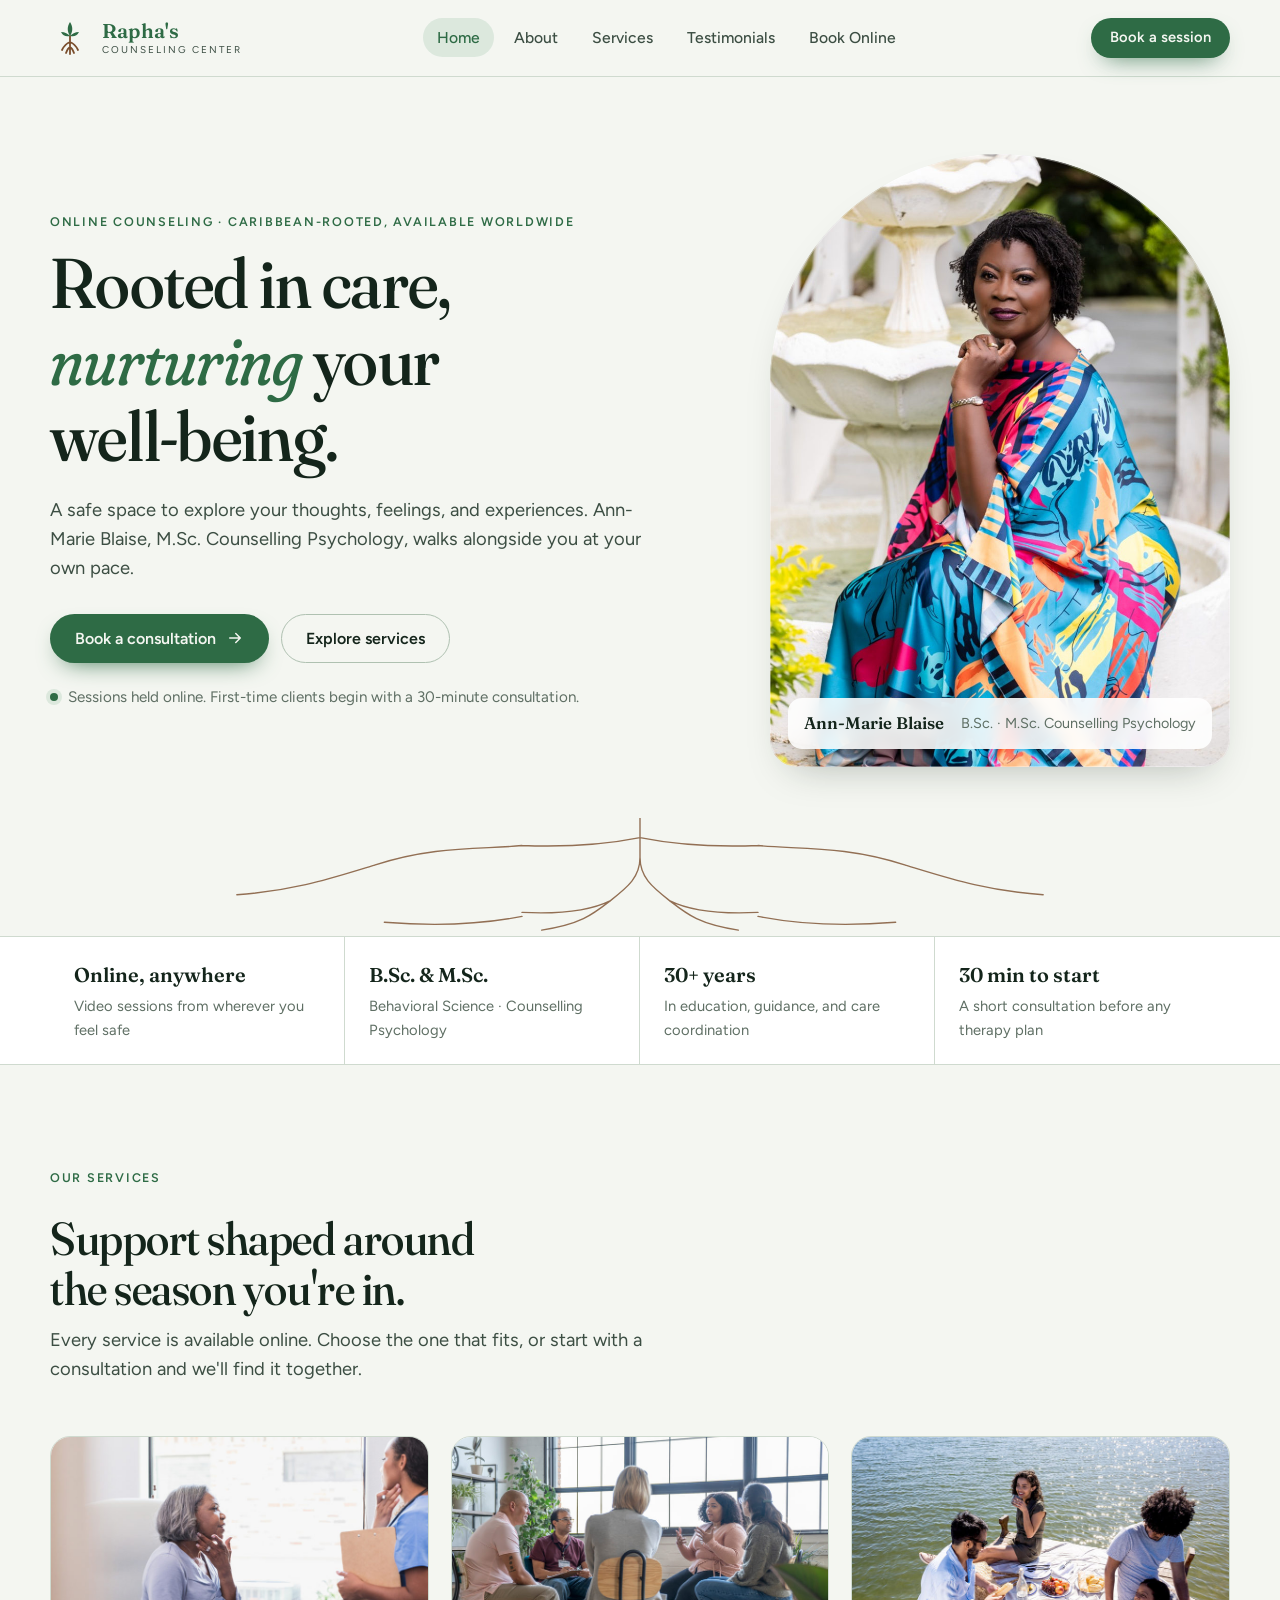
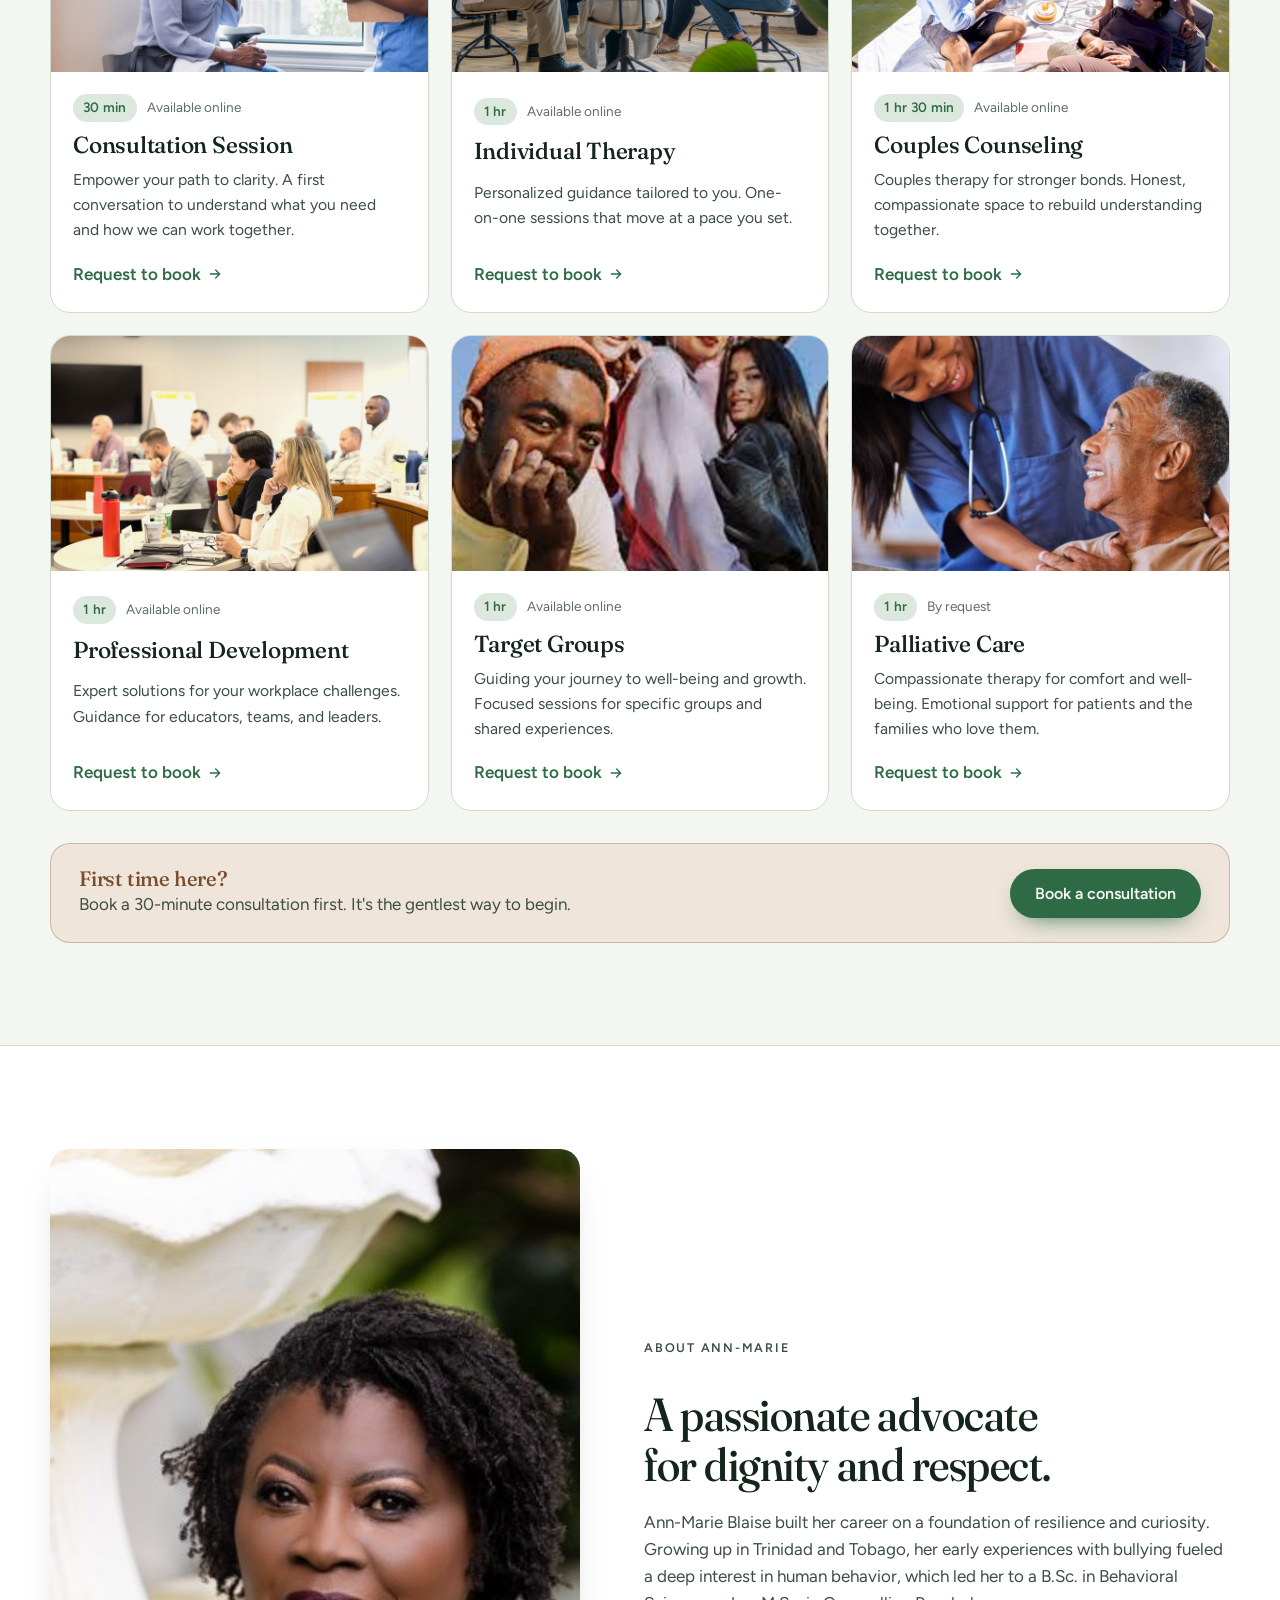
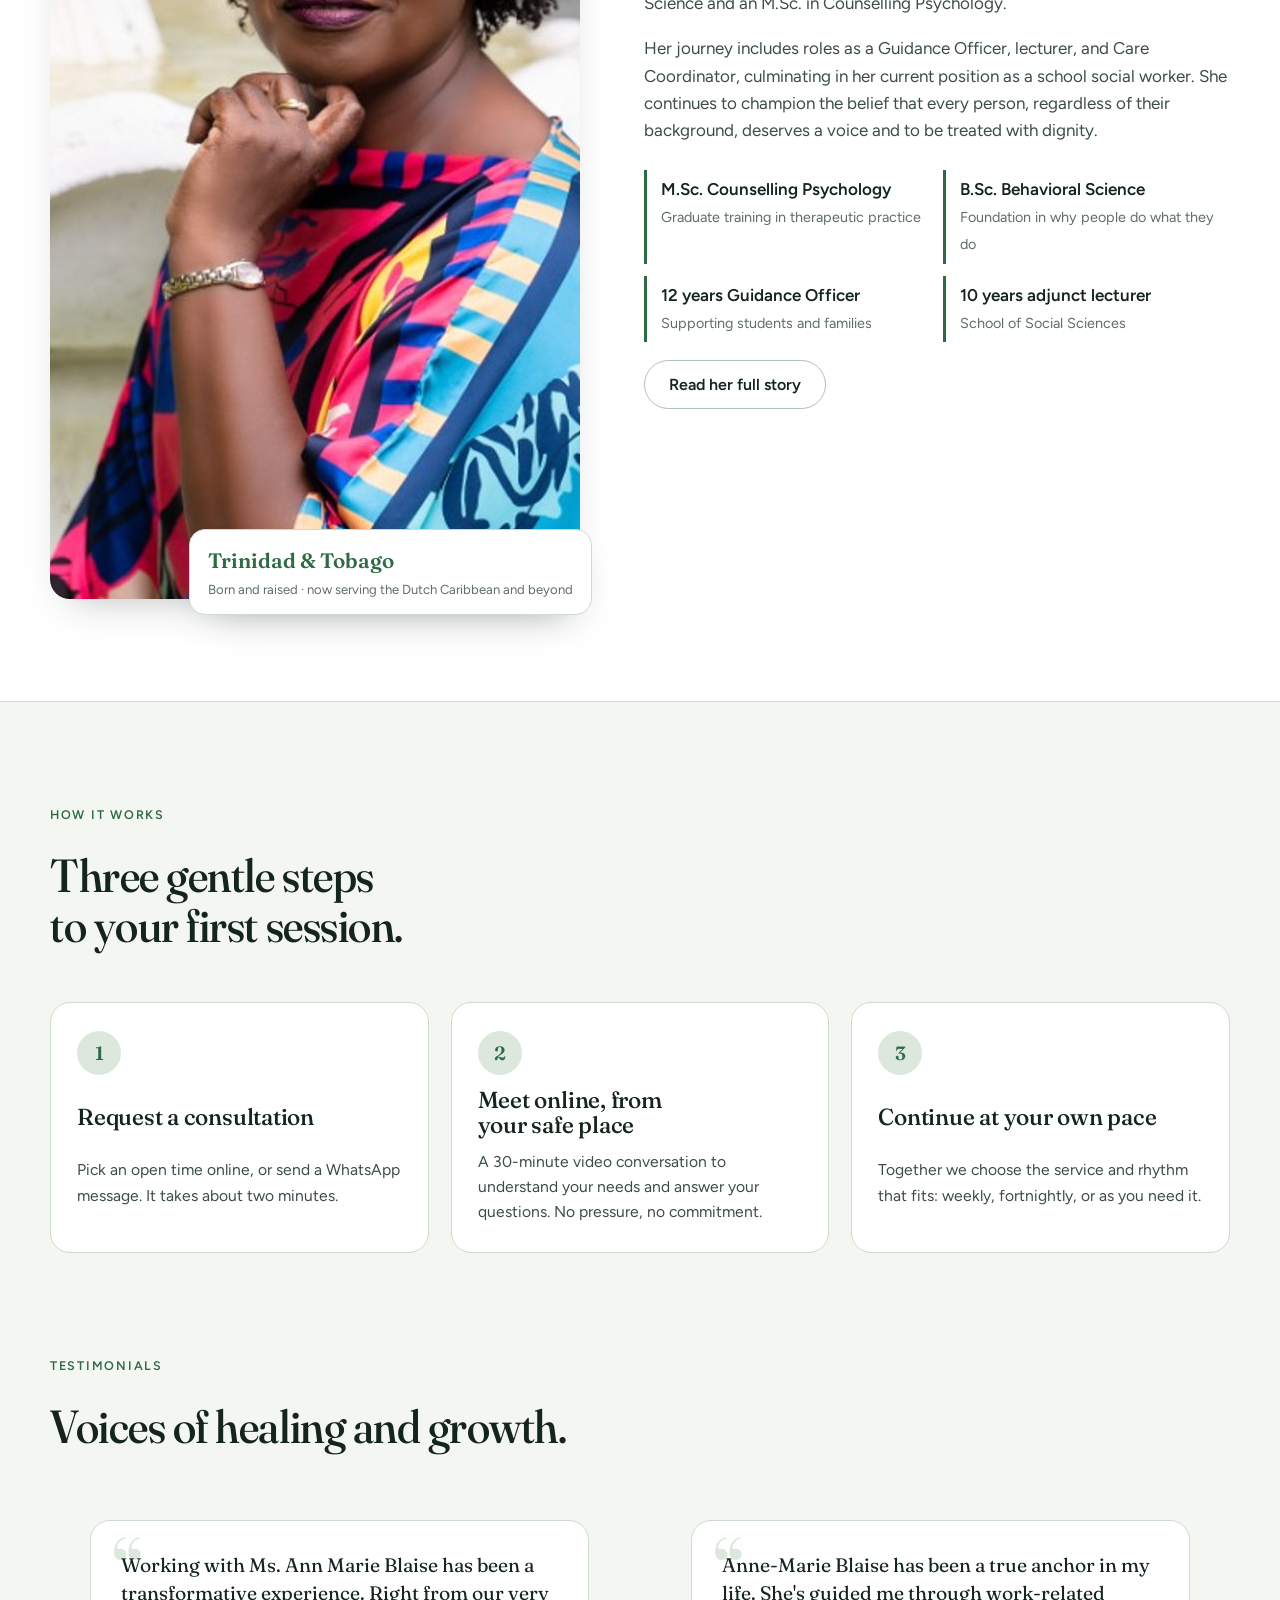
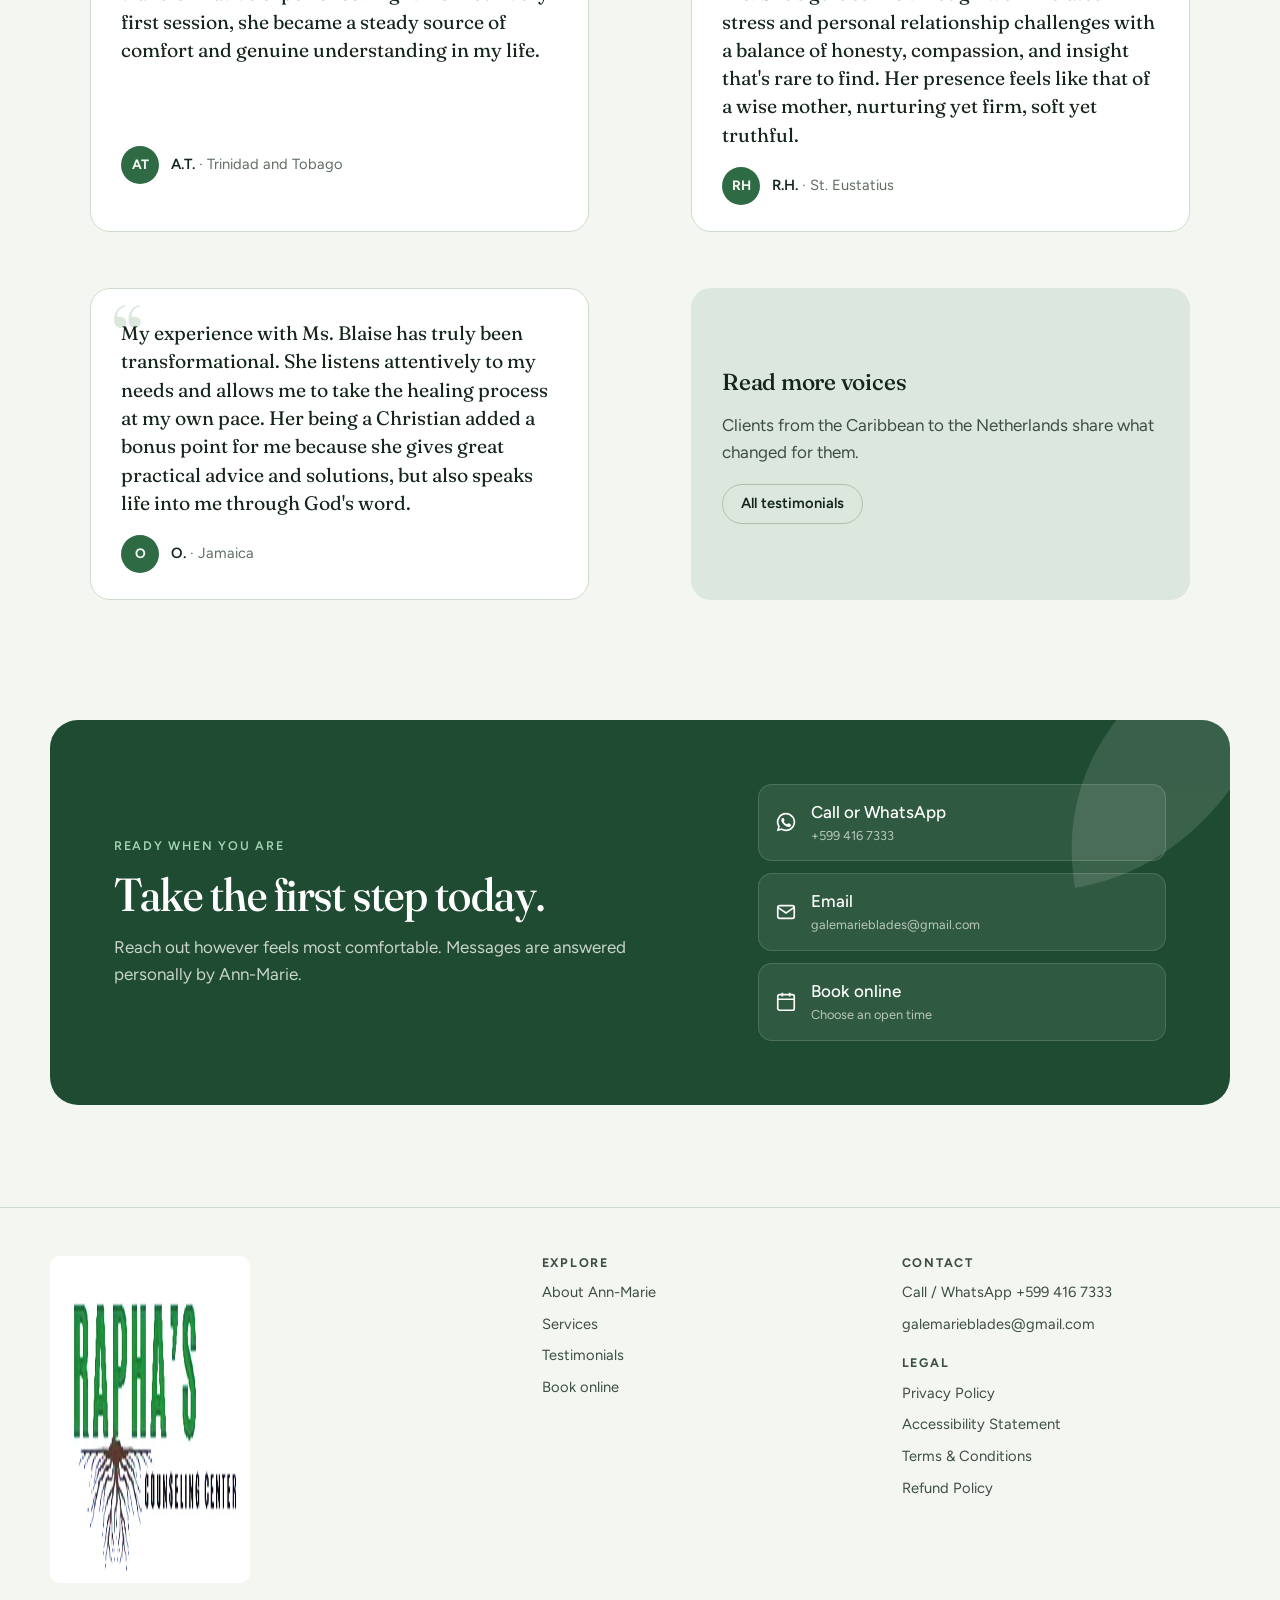
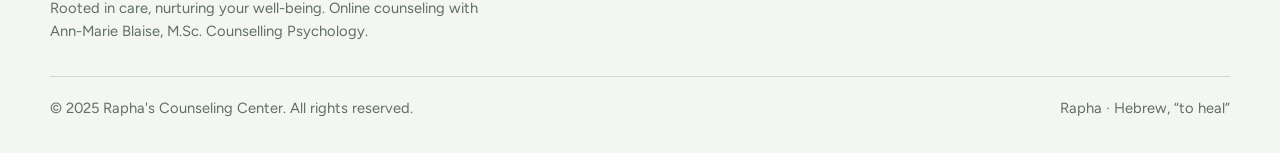
==== commit cc72a323: "Route booking buttons through Google Calendar with WhatsApp fallback Replace the Wix booking-calenda" ====
--- a/index.html
+++ b/index.html
@@ -457,7 +457,7 @@
         <h2>Three gentle steps to your first session.</h2>
       </div>
       <div class="steps">
-        <div class="step reveal"><span class="n">1</span><h3>Request a consultation</h3><p>Pick a date and time that works for you on the booking calendar, or send a WhatsApp message. It takes about two minutes.</p></div>
+        <div class="step reveal"><span class="n">1</span><h3>Request a consultation</h3><p>Pick an open time online, or send a WhatsApp message. It takes about two minutes.</p></div>
         <div class="step reveal"><span class="n">2</span><h3>Meet online, from your safe place</h3><p>A 30-minute video conversation to understand your needs and answer your questions. No pressure, no commitment.</p></div>
         <div class="step reveal"><span class="n">3</span><h3>Continue at your own pace</h3><p>Together we choose the service and rhythm that fits: weekly, fortnightly, or as you need it.</p></div>
       </div>
@@ -512,7 +512,7 @@
           </a>
           <a href="#/book">
             <svg viewBox="0 0 24 24" fill="none" stroke="currentColor" stroke-width="1.8" aria-hidden="true"><rect x="3" y="4" width="18" height="17" rx="2"/><path d="M3 9h18M8 2v4M16 2v4"/></svg>
-            <span>Book online<small>Pick a date on the calendar</small></span>
+            <span>Book online<small>Choose an open time</small></span>
           </a>
         </div>
       </div>
@@ -572,32 +572,32 @@
       <article class="svc-row reveal">
         <img src="img/svc-1.jpg" alt="" loading="lazy">
         <div class="info"><span class="tag"><b>30 min</b> Available online</span><h3>Consultation Session</h3><p>Empower your path to clarity. We talk through what brought you here, what you hope to change, and which service fits best. Required for first-time clients.</p></div>
-        <div class="act"><a class="btn btn-primary btn-small" href="https://www.raphascounseling.com/booking-calendar/consultation-session" target="_blank" rel="noopener">Request to book</a></div>
+        <div class="act"><a class="btn btn-primary btn-small" href="https://wa.me/5994167333" data-book="consultation" data-service="Consultation Session (30 min)" target="_blank" rel="noopener">Request to book</a></div>
       </article>
       <article class="svc-row reveal">
         <img src="img/svc-2.jpg" alt="" loading="lazy">
         <div class="info"><span class="tag"><b>1 hr</b> Available online</span><h3>Individual Therapy</h3><p>Personalized guidance tailored to you. Regular one-on-one sessions for stress, relationships, life transitions, and whatever you are carrying.</p></div>
-        <div class="act"><a class="btn btn-primary btn-small" href="https://www.raphascounseling.com/booking-calendar/individual-therapy" target="_blank" rel="noopener">Request to book</a></div>
+        <div class="act"><a class="btn btn-primary btn-small" href="https://wa.me/5994167333" data-book="individual" data-service="Individual Therapy (1 hr)" target="_blank" rel="noopener">Request to book</a></div>
       </article>
       <article class="svc-row reveal">
         <img src="img/svc-3.jpg" alt="" loading="lazy">
         <div class="info"><span class="tag"><b>1 hr 30 min</b> Available online</span><h3>Couples Counseling</h3><p>Couples therapy for stronger bonds. A longer session so both voices are heard, with honesty and compassion in equal measure.</p></div>
-        <div class="act"><a class="btn btn-primary btn-small" href="https://www.raphascounseling.com/booking-calendar/couples-counseling" target="_blank" rel="noopener">Request to book</a></div>
+        <div class="act"><a class="btn btn-primary btn-small" href="https://wa.me/5994167333" data-book="couples" data-service="Couples Counseling (1 hr 30 min)" target="_blank" rel="noopener">Request to book</a></div>
       </article>
       <article class="svc-row reveal">
         <img src="img/svc-4.jpg" alt="" loading="lazy">
         <div class="info"><span class="tag"><b>1 hr</b> Available online</span><h3>Professional Development</h3><p>Expert solutions for your workplace challenges. Drawing on decades in education and care coordination to support educators, leaders, and teams.</p></div>
-        <div class="act"><a class="btn btn-primary btn-small" href="https://www.raphascounseling.com/booking-calendar/professional-development" target="_blank" rel="noopener">Request to book</a></div>
+        <div class="act"><a class="btn btn-primary btn-small" href="https://wa.me/5994167333" data-book="professional" data-service="Professional Development (1 hr)" target="_blank" rel="noopener">Request to book</a></div>
       </article>
       <article class="svc-row reveal">
         <img src="img/svc-5.jpg" alt="" loading="lazy">
         <div class="info"><span class="tag"><b>1 hr</b> Available online</span><h3>Target Groups</h3><p>Guiding your journey to well-being and growth. Sessions designed for a specific group with a shared experience or goal.</p></div>
-        <div class="act"><a class="btn btn-primary btn-small" href="https://www.raphascounseling.com/booking-calendar/target-groups" target="_blank" rel="noopener">Request to book</a></div>
+        <div class="act"><a class="btn btn-primary btn-small" href="https://wa.me/5994167333" data-book="groups" data-service="Target Groups (1 hr)" target="_blank" rel="noopener">Request to book</a></div>
       </article>
       <article class="svc-row reveal">
         <img src="img/svc-6.jpg" alt="" loading="lazy">
         <div class="info"><span class="tag"><b>1 hr</b> By request</span><h3>Palliative Care</h3><p>Compassionate therapy for comfort and well-being in palliative care. Emotional support for patients facing serious illness, and for the families walking with them.</p></div>
-        <div class="act"><a class="btn btn-primary btn-small" href="https://www.raphascounseling.com/booking-calendar/palliative-care" target="_blank" rel="noopener">Request to book</a></div>
+        <div class="act"><a class="btn btn-primary btn-small" href="https://wa.me/5994167333" data-book="palliative" data-service="Palliative Care (1 hr)" target="_blank" rel="noopener">Request to book</a></div>
       </article>
     </div>
     <div class="wrap">
@@ -648,33 +648,33 @@
     <div class="wrap">
       <p class="eyebrow">Book online</p>
       <h1>Choose a service, pick a time.</h1>
-      <p class="lede">Each “Request to book” opens the live booking calendar where you can see availability and request the date and time that works for you.</p>
+      <p class="lede">Tap “Request to book” on any service to choose an open time. Ann-Marie is notified right away and confirms every session personally.</p>
     </div>
   </section>
   <section class="block" style="padding-top:0">
     <div class="wrap book-grid">
       <div class="picker">
-        <a class="pick first" id="consultation" href="https://www.raphascounseling.com/booking-calendar/consultation-session" target="_blank" rel="noopener">
+        <a class="pick first" id="consultation" href="https://wa.me/5994167333" data-book="consultation" data-service="Consultation Session (30 min)" target="_blank" rel="noopener">
           <div><span class="ribbon">Start here if you're new</span><b>Consultation Session</b><span>30 min · Available online</span></div>
           <span class="btn btn-primary btn-small">Request to book</span>
         </a>
-        <a class="pick" id="individual" href="https://www.raphascounseling.com/booking-calendar/individual-therapy" target="_blank" rel="noopener">
+        <a class="pick" id="individual" href="https://wa.me/5994167333" data-book="individual" data-service="Individual Therapy (1 hr)" target="_blank" rel="noopener">
           <div><b>Individual Therapy</b><span>1 hr · Available online</span></div>
           <span class="btn btn-ghost btn-small">Request to book</span>
         </a>
-        <a class="pick" id="couples" href="https://www.raphascounseling.com/booking-calendar/couples-counseling" target="_blank" rel="noopener">
+        <a class="pick" id="couples" href="https://wa.me/5994167333" data-book="couples" data-service="Couples Counseling (1 hr 30 min)" target="_blank" rel="noopener">
           <div><b>Couples Counseling</b><span>1 hr 30 min · Available online</span></div>
           <span class="btn btn-ghost btn-small">Request to book</span>
         </a>
-        <a class="pick" id="professional" href="https://www.raphascounseling.com/booking-calendar/professional-development" target="_blank" rel="noopener">
+        <a class="pick" id="professional" href="https://wa.me/5994167333" data-book="professional" data-service="Professional Development (1 hr)" target="_blank" rel="noopener">
           <div><b>Professional Development</b><span>1 hr · Available online</span></div>
           <span class="btn btn-ghost btn-small">Request to book</span>
         </a>
-        <a class="pick" id="groups" href="https://www.raphascounseling.com/booking-calendar/target-groups" target="_blank" rel="noopener">
+        <a class="pick" id="groups" href="https://wa.me/5994167333" data-book="groups" data-service="Target Groups (1 hr)" target="_blank" rel="noopener">
           <div><b>Target Groups</b><span>1 hr · Available online</span></div>
           <span class="btn btn-ghost btn-small">Request to book</span>
         </a>
-        <a class="pick" id="palliative" href="https://www.raphascounseling.com/booking-calendar/palliative-care" target="_blank" rel="noopener">
+        <a class="pick" id="palliative" href="https://wa.me/5994167333" data-book="palliative" data-service="Palliative Care (1 hr)" target="_blank" rel="noopener">
           <div><b>Palliative Care</b><span>1 hr · By request</span></div>
           <span class="btn btn-ghost btn-small">Request to book</span>
         </a>
@@ -684,7 +684,7 @@
           <div class="faq">
             <details><summary>Are you a first-time client?</summary><p>Yes, please book a Consultation Session first. It is a 30-minute conversation to understand your needs before we plan any ongoing therapy.</p></details>
             <details><summary>Where do sessions take place?</summary><p>All services are available online by video, so you can join from wherever you feel safe and private. Ann-Marie works from the Dutch Caribbean and serves clients across the Caribbean, the Netherlands, and beyond.</p></details>
-            <details><summary>What does “Request to book” mean?</summary><p>You choose a preferred date and time on the calendar and send the request. Ann-Marie confirms it personally, so you'll hear back before anything is finalized.</p></details>
+            <details><summary>What does “Request to book” mean?</summary><p>You choose an open date and time and enter your name and email. You'll get a confirmation email with the video link for your session, and Ann-Marie will reach out personally if anything needs to change.</p></details>
             <details><summary>What if I'd rather talk first?</summary><p>Message or call on WhatsApp at +599 416 7333, or email galemarieblades@gmail.com. Either is a perfectly good way to begin.</p></details>
           </div>
         </div>
@@ -916,6 +916,21 @@
   });
   document.addEventListener('keydown', e => { if(e.key === 'Escape' && header.classList.contains('mobile-open')) menuBtn.click(); });
 
+  // Booking links. Paste Ann-Marie's Google Calendar booking page link(s) here.
+  // `all` is used for every service; fill a service's own entry only if she
+  // made a separate booking page for it. Empty entries fall back to WhatsApp
+  // with the service name already typed in, so booking never breaks.
+  const BOOKING = {
+    all: '',
+    consultation: '', individual: '', couples: '',
+    professional: '', groups: '', palliative: ''
+  };
+  document.querySelectorAll('[data-book]').forEach(a => {
+    const url = BOOKING[a.dataset.book] || BOOKING.all;
+    a.href = url || 'https://wa.me/5994167333?text=' + encodeURIComponent(
+      "Hello Ann-Marie, I'd like to book " + a.dataset.service + '. My preferred days and times are: ');
+  });
+
   window.addEventListener('hashchange', route);
   route();
 })();
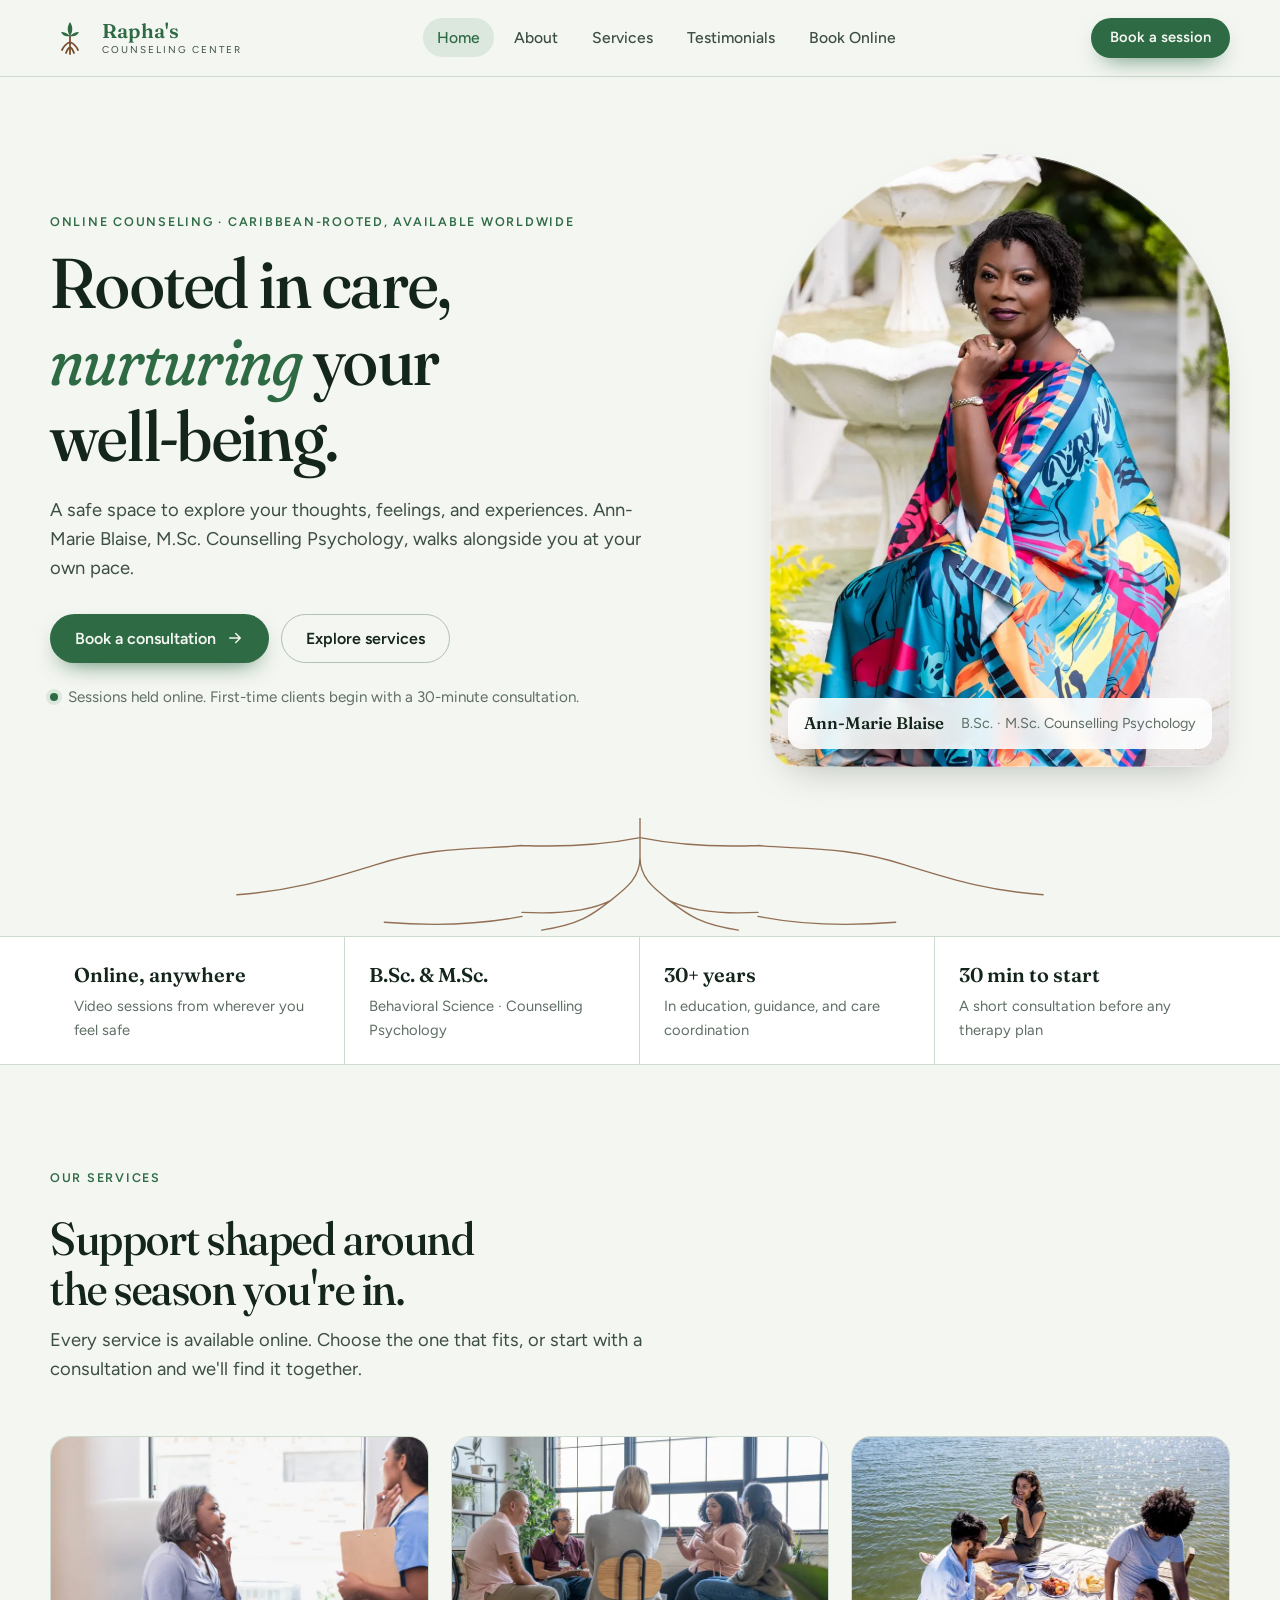
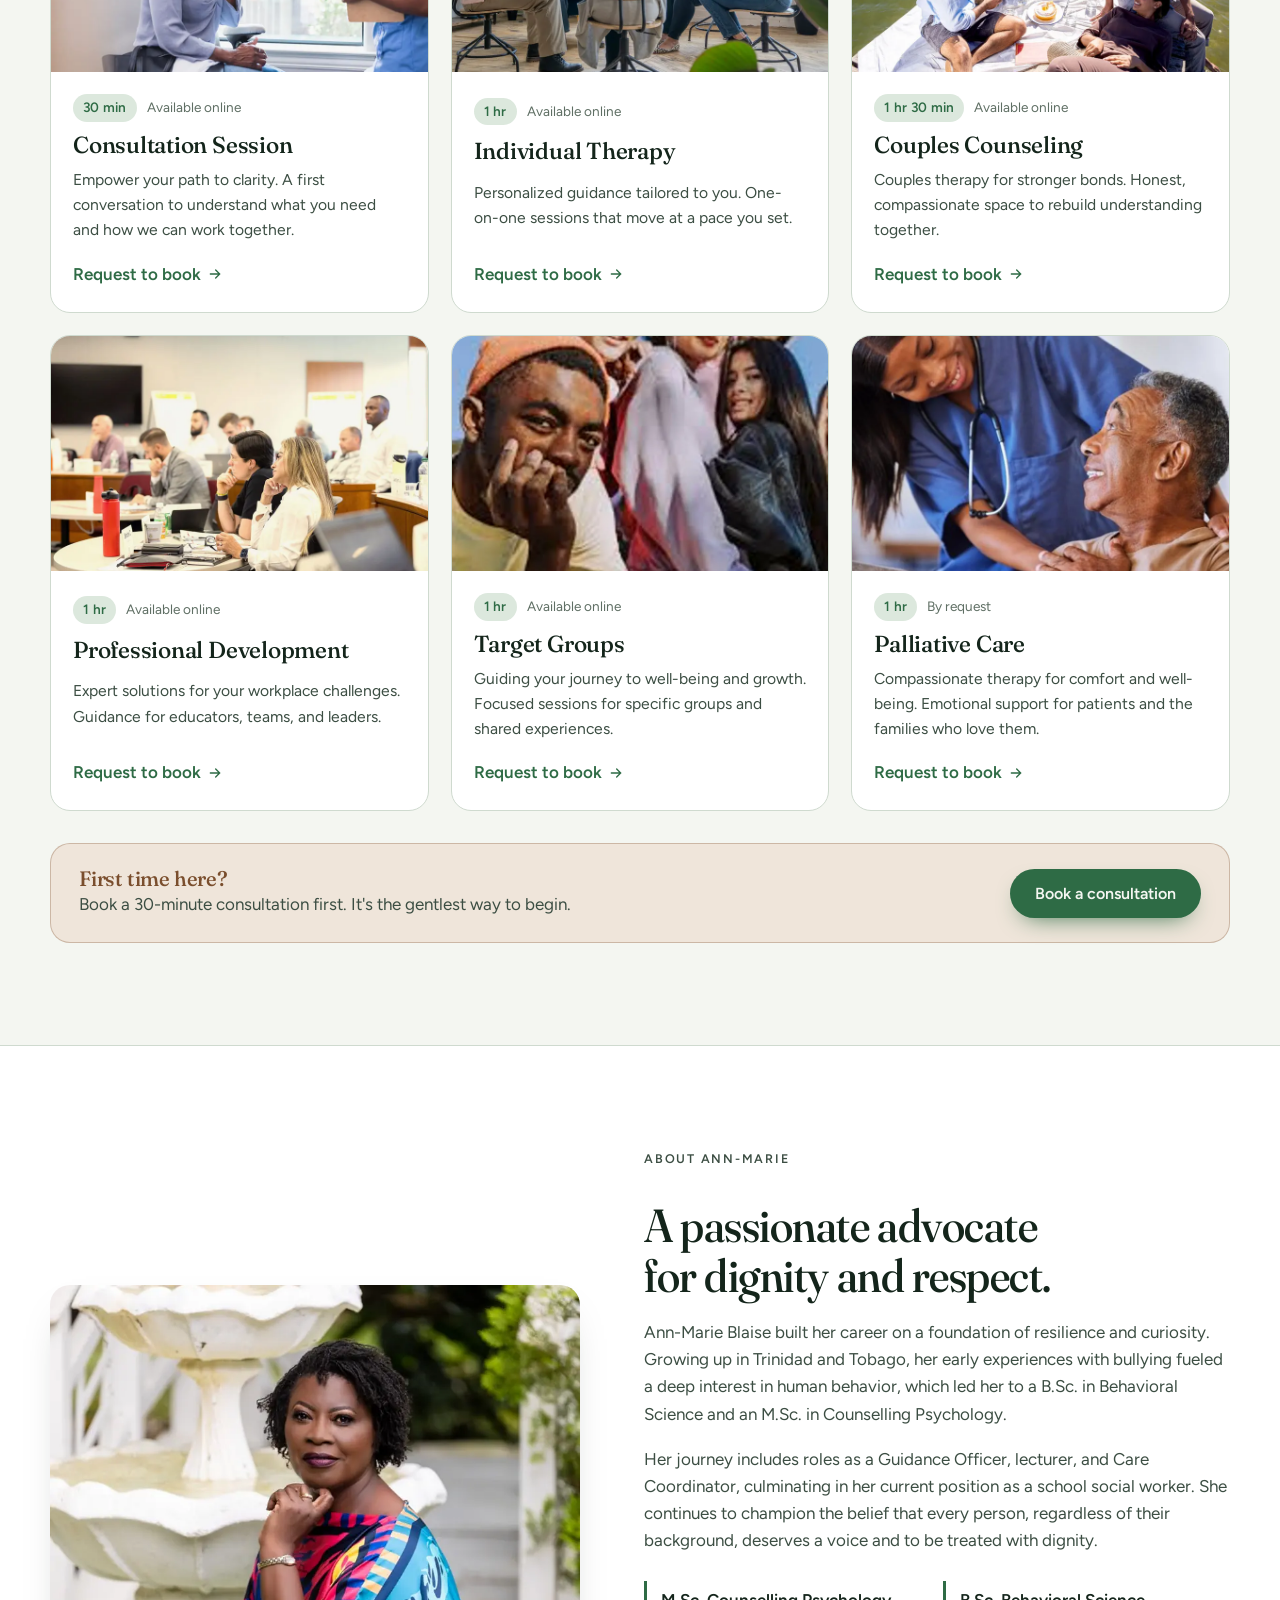
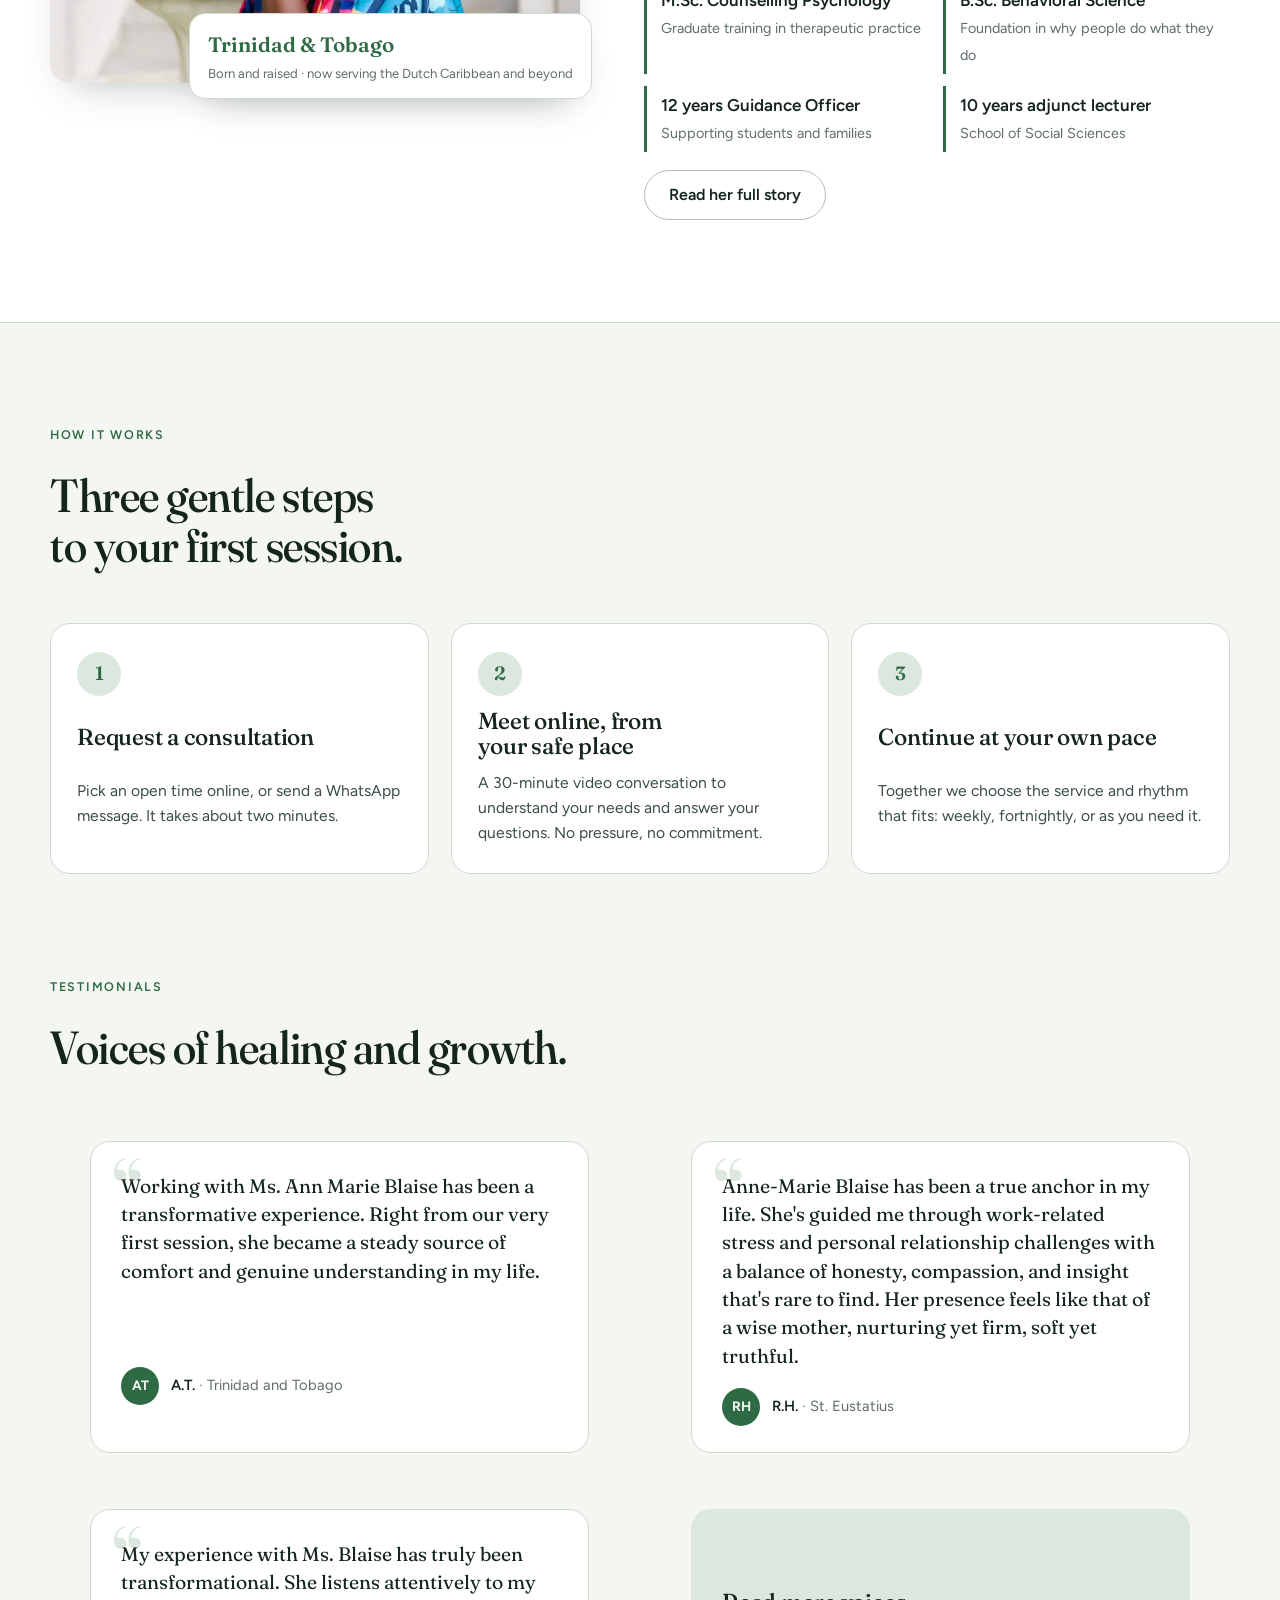
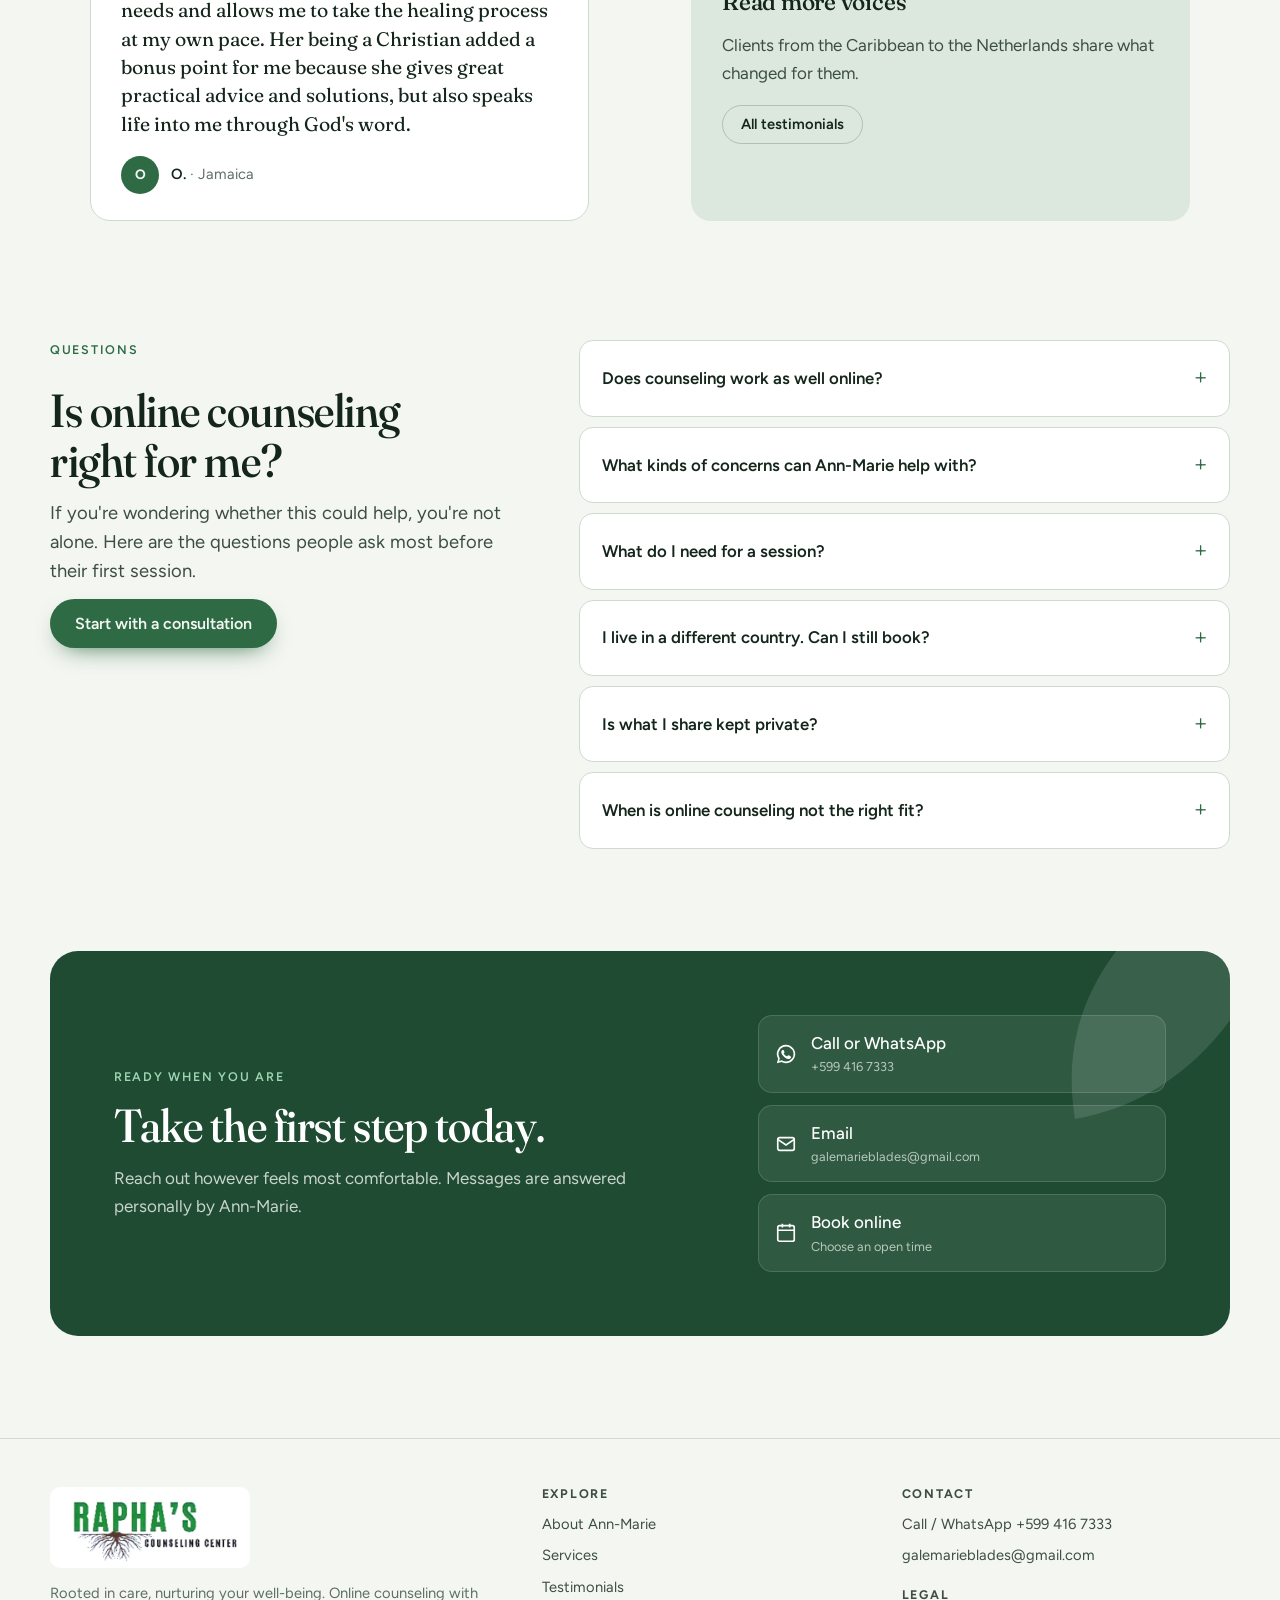
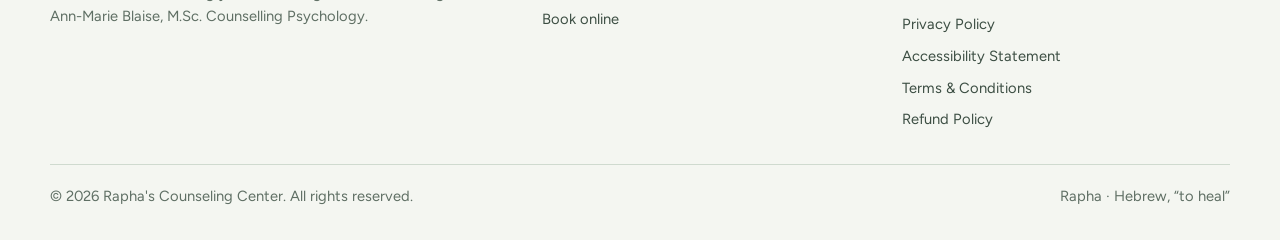
==== commit 9514af26: "Split into real pages; add link previews, icons, FAQ and time zone note - One HTML file per page (/a" ====
--- a/index.html
+++ b/index.html
@@ -4,281 +4,104 @@
 <meta charset="utf-8">
 <meta name="viewport" content="width=device-width, initial-scale=1">
 <meta name="color-scheme" content="light dark">
-<style>body{margin:0}img{max-width:100%}[hidden]{display:none!important}</style><title>Rapha's Counseling Center</title>
-<meta name="description" content="Rapha's Counseling Center — online counseling with Ann-Marie Blaise, M.Sc. Counselling Psychology. Rooted in care, nurturing your well-being.">
+<script>/* Old one-page links like /#/about now live at /about */(function(){var h=location.hash;if(h.indexOf("#/")===0){var p=h.slice(2).split("/");var pg=p[0]==="home"?"":p[0];location.replace("/"+pg+(p[1]?"#"+p[1]:""));}})();</script>
+<title>Rapha&#x27;s Counseling Center · Online counseling with Ann-Marie Blaise</title>
+<meta name="description" content="Online counseling with Ann-Marie Blaise, M.Sc. Counselling Psychology. Individual, couples and palliative care support for clients across the Caribbean and Europe.">
+<link rel="canonical" href="https://raphascounseling.com/">
+<link rel="icon" href="favicon.ico" sizes="32x32">
+<link rel="icon" href="favicon.svg" type="image/svg+xml">
+<link rel="apple-touch-icon" href="apple-touch-icon.png">
+<link rel="manifest" href="site.webmanifest">
+<meta name="theme-color" content="#2E6B45">
+<meta property="og:type" content="website">
+<meta property="og:site_name" content="Rapha&#x27;s Counseling Center">
+<meta property="og:title" content="Rapha&#x27;s Counseling Center · Online counseling with Ann-Marie Blaise">
+<meta property="og:description" content="Online counseling with Ann-Marie Blaise, M.Sc. Counselling Psychology. Individual, couples and palliative care support for clients across the Caribbean and Europe.">
+<meta property="og:url" content="https://raphascounseling.com/">
+<meta property="og:image" content="https://raphascounseling.com/og.jpg">
+<meta property="og:image:width" content="1200">
+<meta property="og:image:height" content="630">
+<meta property="og:image:alt" content="Ann-Marie Blaise of Rapha&#x27;s Counseling Center">
+<meta property="og:locale" content="en_US">
+<meta name="twitter:card" content="summary_large_image">
+<style>body{margin:0}img{max-width:100%;height:auto}[hidden]{display:none!important}</style>
 <link rel="preconnect" href="https://fonts.googleapis.com">
 <link rel="preconnect" href="https://fonts.gstatic.com" crossorigin>
 <link rel="stylesheet" href="https://fonts.googleapis.com/css2?family=Fraunces:opsz,wght,SOFT@9..144,400..700,0..100&family=Figtree:wght@400;500;600;700&display=swap">
-<style>
-  :root{
-    --ground:#F4F6F1; --surface:#FFFFFF; --surface-2:#EAF0E9;
-    --ink:#14251B; --ink-2:#3C4E43; --muted:#5F6F64;
-    --accent:#2E6B45; --accent-deep:#1E4B31; --accent-soft:#DCE8DD;
-    --root:#7A4E2D; --root-soft:#EFE5DA;
-    --line:#CFDACF; --line-strong:#AFC1B1;
-    --on-accent:#F4F6F1;
-    --shadow:0 18px 40px -22px rgba(20,37,27,.35);
-    --radius:20px;
-    --display:'Fraunces',Georgia,'Times New Roman',serif;
-    --body:'Figtree','Segoe UI',Helvetica,Arial,sans-serif;
-    color-scheme:light;
+<link rel="stylesheet" href="css/site.css">
+<script type="application/ld+json">
+{
+  "@context": "https://schema.org",
+  "@type": "ProfessionalService",
+  "name": "Rapha's Counseling Center",
+  "description": "Online counseling with Ann-Marie Blaise, M.Sc. Counselling Psychology.",
+  "url": "https://raphascounseling.com/",
+  "logo": "https://raphascounseling.com/img/logo.jpg",
+  "image": "https://raphascounseling.com/og.jpg",
+  "telephone": "+5994167333",
+  "email": "galemarieblades@gmail.com",
+  "areaServed": [
+    "Caribbean",
+    "Netherlands"
+  ],
+  "founder": {
+    "@type": "Person",
+    "name": "Ann-Marie Blaise",
+    "jobTitle": "Counselor",
+    "hasCredential": "M.Sc. Counselling Psychology"
+  },
+  "hasOfferCatalog": {
+    "@type": "OfferCatalog",
+    "name": "Online counseling services",
+    "itemListElement": [
+      {
+        "@type": "Offer",
+        "itemOffered": {
+          "@type": "Service",
+          "name": "Consultation Session"
+        }
+      },
+      {
+        "@type": "Offer",
+        "itemOffered": {
+          "@type": "Service",
+          "name": "Individual Therapy"
+        }
+      },
+      {
+        "@type": "Offer",
+        "itemOffered": {
+          "@type": "Service",
+          "name": "Couples Counseling"
+        }
+      },
+      {
+        "@type": "Offer",
+        "itemOffered": {
+          "@type": "Service",
+          "name": "Professional Development"
+        }
+      },
+      {
+        "@type": "Offer",
+        "itemOffered": {
+          "@type": "Service",
+          "name": "Target Groups"
+        }
+      },
+      {
+        "@type": "Offer",
+        "itemOffered": {
+          "@type": "Service",
+          "name": "Palliative Care"
+        }
+      }
+    ]
   }
-  @media (prefers-color-scheme: dark){
-    :root:not([data-theme="light"]){
-      --ground:#0F1A14; --surface:#16241B; --surface-2:#1C2D22;
-      --ink:#E9EFE8; --ink-2:#C4D0C5; --muted:#9DB0A1;
-      --accent:#6FBF8A; --accent-deep:#8ED4A6; --accent-soft:#1F3A2A;
-      --root:#D2A177; --root-soft:#2C2119;
-      --line:#2A3C30; --line-strong:#3D5444;
-      --on-accent:#0F1A14;
-      --shadow:0 18px 40px -22px rgba(0,0,0,.7);
-      color-scheme:dark;
-    }
-  }
-  :root[data-theme="dark"]{
-    --ground:#0F1A14; --surface:#16241B; --surface-2:#1C2D22;
-    --ink:#E9EFE8; --ink-2:#C4D0C5; --muted:#9DB0A1;
-    --accent:#6FBF8A; --accent-deep:#8ED4A6; --accent-soft:#1F3A2A;
-    --root:#D2A177; --root-soft:#2C2119;
-    --line:#2A3C30; --line-strong:#3D5444;
-    --on-accent:#0F1A14;
-    --shadow:0 18px 40px -22px rgba(0,0,0,.7);
-    color-scheme:dark;
-  }
-
-  *,*::before,*::after{box-sizing:border-box}
-  html{scroll-behavior:smooth}
-  body{margin:0;background:var(--ground);color:var(--ink);font-family:var(--body);font-size:17px;line-height:1.6;-webkit-font-smoothing:antialiased}
-  img{max-width:100%;display:block}
-  a{color:var(--accent);text-decoration:none}
-  a:hover{text-decoration:underline;text-underline-offset:3px}
-  h1,h2,h3,h4{font-family:var(--display);font-weight:500;line-height:1.08;margin:0;text-wrap:balance;letter-spacing:-.01em}
-  h1{font-size:clamp(2.4rem,6vw,4.4rem);font-variation-settings:'opsz' 144,'SOFT' 40}
-  h2{font-size:clamp(1.9rem,3.8vw,2.9rem);font-variation-settings:'opsz' 96,'SOFT' 30}
-  h3{font-size:1.45rem;font-variation-settings:'opsz' 48,'SOFT' 20}
-  p{margin:0}
-  .eyebrow{font-family:var(--body);font-size:.78rem;font-weight:600;letter-spacing:.14em;text-transform:uppercase;color:var(--accent);margin-bottom:14px}
-  .lede{font-size:1.15rem;color:var(--ink-2);max-width:60ch}
-  .measure{max-width:64ch}
-  :focus-visible{outline:3px solid var(--accent);outline-offset:3px;border-radius:6px}
-  .skip{position:absolute;left:-999px;top:8px;background:var(--accent);color:var(--on-accent);padding:10px 14px;border-radius:8px;z-index:100}
-  .skip:focus{left:8px}
-
-  .wrap{width:min(1180px,calc(100% - 40px));margin-inline:auto}
-  section.block{padding:clamp(64px,8vw,110px) 0}
-  .section-head{display:grid;gap:12px;max-width:62ch;margin-bottom:clamp(32px,4vw,52px)}
-
-  /* Buttons */
-  .btn{display:inline-flex;align-items:center;gap:10px;padding:14px 24px;border-radius:999px;font-weight:600;font-size:1rem;border:1.5px solid transparent;cursor:pointer;transition:transform .2s ease,background .2s ease,color .2s ease,box-shadow .2s ease;text-decoration:none;font-family:var(--body);line-height:1.2}
-  .btn:hover{text-decoration:none;transform:translateY(-2px)}
-  .btn-primary{background:var(--accent);color:var(--on-accent);box-shadow:0 10px 24px -12px var(--accent)}
-  .btn-primary:hover{background:var(--accent-deep)}
-  .btn-ghost{border-color:var(--line-strong);color:var(--ink)}
-  .btn-ghost:hover{border-color:var(--accent);color:var(--accent)}
-  .btn-small{padding:10px 18px;font-size:.92rem}
-  .btn svg{width:18px;height:18px;flex:none}
-
-  /* Header */
-  header.site{position:sticky;top:0;z-index:50;background:color-mix(in srgb,var(--ground) 86%,transparent);backdrop-filter:blur(14px);-webkit-backdrop-filter:blur(14px);border-bottom:1px solid var(--line)}
-  .nav{display:flex;align-items:center;justify-content:space-between;gap:20px;height:76px}
-  .brand{display:flex;align-items:center;gap:12px;color:var(--ink);text-decoration:none}
-  .brand:hover{text-decoration:none}
-  .brand svg{width:40px;height:40px}
-  .brand .wm{display:flex;flex-direction:column;line-height:1}
-  .brand .wm b{font-family:var(--display);font-weight:600;font-size:1.25rem;letter-spacing:.01em;color:var(--accent)}
-  .brand .wm span{font-size:.62rem;letter-spacing:.2em;text-transform:uppercase;color:var(--ink-2);margin-top:4px}
-  .nav-links{display:flex;gap:6px;align-items:center;list-style:none;margin:0;padding:0}
-  .nav-links a{color:var(--ink-2);font-weight:500;padding:10px 14px;border-radius:999px;font-size:.98rem}
-  .nav-links a:hover{color:var(--ink);background:var(--surface-2);text-decoration:none}
-  .nav-links a[aria-current="page"]{color:var(--accent);background:var(--accent-soft)}
-  .nav-cta{display:flex;align-items:center;gap:10px}
-  .menu-btn{display:none;background:none;border:1.5px solid var(--line-strong);border-radius:12px;width:44px;height:44px;align-items:center;justify-content:center;color:var(--ink);cursor:pointer}
-  .menu-btn svg{width:22px;height:22px}
-  @media (max-width:900px){
-    .nav-links{display:none}
-    .menu-btn{display:inline-flex}
-    .nav-cta .btn{display:none}
-    .mobile-open .nav-links{display:flex;flex-direction:column;position:absolute;left:0;right:0;top:76px;background:var(--surface);border-bottom:1px solid var(--line);padding:16px 20px 22px;gap:4px;box-shadow:var(--shadow)}
-    .mobile-open .nav-links a{display:block;padding:14px 16px;font-size:1.05rem}
-  }
-
-  /* Hero */
-  .hero{padding:clamp(40px,6vw,88px) 0 0}
-  .hero-grid{display:grid;grid-template-columns:1.1fr .9fr;gap:clamp(32px,5vw,72px);align-items:center}
-  .hero h1 em{font-style:italic;color:var(--accent);font-variation-settings:'opsz' 144,'SOFT' 100,'wght' 400}
-  .hero .actions{display:flex;flex-wrap:wrap;gap:12px;margin-top:30px}
-  .hero .note{margin-top:22px;display:flex;align-items:center;gap:10px;color:var(--muted);font-size:.95rem}
-  .hero .note .dot{width:8px;height:8px;border-radius:50%;background:var(--accent);box-shadow:0 0 0 4px var(--accent-soft)}
-  .arch{position:relative;justify-self:end;width:min(100%,460px);aspect-ratio:3/4;border-radius:230px 230px 28px 28px;overflow:hidden;box-shadow:var(--shadow);background:var(--surface-2)}
-  .arch img{width:100%;height:100%;object-fit:cover;object-position:50% 20%}
-  .arch::after{content:"";position:absolute;inset:0;border-radius:inherit;box-shadow:inset 0 0 0 1px rgba(255,255,255,.35)}
-  .hero-caption{position:absolute;left:18px;bottom:18px;right:18px;background:color-mix(in srgb,var(--surface) 88%,transparent);backdrop-filter:blur(8px);border-radius:14px;padding:12px 16px;display:flex;justify-content:space-between;align-items:center;gap:10px;font-size:.9rem}
-  .hero-caption b{font-family:var(--display);font-size:1.05rem;font-weight:600}
-  .hero-caption span{color:var(--muted)}
-  .roots{display:block;width:100%;height:auto;margin-top:clamp(28px,4vw,56px);color:var(--root);opacity:.8}
-  @media (max-width:900px){
-    .hero-grid{grid-template-columns:1fr}
-    .arch{justify-self:start;width:min(100%,400px);aspect-ratio:4/5}
-  }
-
-  /* Proof strip */
-  .proof{border-top:1px solid var(--line);border-bottom:1px solid var(--line);background:var(--surface)}
-  .proof ul{list-style:none;margin:0;padding:0;display:grid;grid-template-columns:repeat(4,1fr)}
-  .proof li{padding:22px 24px;display:grid;gap:4px;border-right:1px solid var(--line)}
-  .proof li:last-child{border-right:0}
-  .proof b{font-family:var(--display);font-weight:600;font-size:1.25rem;color:var(--ink)}
-  .proof span{color:var(--muted);font-size:.92rem}
-  @media (max-width:900px){.proof ul{grid-template-columns:repeat(2,1fr)}.proof li:nth-child(2){border-right:0}.proof li:nth-child(-n+2){border-bottom:1px solid var(--line)}}
-  @media (max-width:520px){.proof li{padding:18px 16px}}
-
-  /* Services */
-  .svc-grid{display:grid;grid-template-columns:repeat(3,1fr);gap:22px}
-  .svc{background:var(--surface);border:1px solid var(--line);border-radius:var(--radius);overflow:hidden;display:flex;flex-direction:column;transition:transform .25s ease,box-shadow .25s ease,border-color .25s ease}
-  .svc:hover{transform:translateY(-4px);box-shadow:var(--shadow);border-color:var(--line-strong)}
-  .svc figure{margin:0;aspect-ratio:16/10;overflow:hidden;background:var(--surface-2)}
-  .svc img{width:100%;height:100%;object-fit:cover;transition:transform .6s ease}
-  .svc:hover img{transform:scale(1.04)}
-  .svc .body{padding:22px 22px 24px;display:grid;gap:10px;flex:1}
-  .svc .meta{display:flex;align-items:center;gap:10px;font-size:.85rem;color:var(--muted)}
-  .svc .meta .pill{background:var(--accent-soft);color:var(--accent);border-radius:999px;padding:3px 10px;font-weight:600;letter-spacing:.02em}
-  .svc p{color:var(--ink-2);font-size:.98rem}
-  .svc .foot{margin-top:auto;padding-top:8px;display:flex;justify-content:space-between;align-items:center;gap:10px}
-  .svc .foot a.link{font-weight:600;display:inline-flex;align-items:center;gap:6px}
-  .svc .foot a.link svg{width:16px;height:16px;transition:transform .2s}
-  .svc .foot a.link:hover svg{transform:translateX(3px)}
-  @media (max-width:980px){.svc-grid{grid-template-columns:repeat(2,1fr)}}
-  @media (max-width:600px){.svc-grid{grid-template-columns:1fr}}
-
-  .callout{margin-top:32px;background:var(--root-soft);border:1px solid color-mix(in srgb,var(--root) 30%,transparent);border-radius:var(--radius);padding:24px 28px;display:flex;flex-wrap:wrap;justify-content:space-between;align-items:center;gap:16px}
-  .callout h3{color:var(--root);font-size:1.3rem}
-  .callout p{color:var(--ink-2)}
-
-  /* About split */
-  .about-grid{display:grid;grid-template-columns:.95fr 1.05fr;gap:clamp(32px,5vw,72px);align-items:center}
-  .about-media{position:relative}
-  .about-media img{border-radius:var(--radius);box-shadow:var(--shadow);aspect-ratio:4/3;object-fit:cover;width:100%}
-  .about-media .badge{position:absolute;right:-12px;bottom:-16px;background:var(--surface);border:1px solid var(--line);border-radius:16px;padding:14px 18px;box-shadow:var(--shadow);display:grid;gap:2px}
-  .about-media .badge b{font-family:var(--display);font-size:1.3rem;font-weight:600;color:var(--accent)}
-  .about-media .badge span{font-size:.82rem;color:var(--muted)}
-  .about-copy{display:grid;gap:18px}
-  .about-copy p{color:var(--ink-2)}
-  .creds{display:grid;grid-template-columns:1fr 1fr;gap:12px;margin-top:8px}
-  .creds div{border-left:3px solid var(--accent);padding:6px 0 6px 14px}
-  .creds b{display:block;font-weight:600;color:var(--ink)}
-  .creds span{font-size:.9rem;color:var(--muted)}
-  @media (max-width:900px){.about-grid{grid-template-columns:1fr}.about-media .badge{right:12px}}
-  @media (max-width:520px){.creds{grid-template-columns:1fr}}
-
-  /* Steps */
-  .steps{display:grid;grid-template-columns:repeat(3,1fr);gap:22px}
-  .step{background:var(--surface);border:1px solid var(--line);border-radius:var(--radius);padding:28px 26px;display:grid;gap:12px;position:relative}
-  .step .n{width:44px;height:44px;border-radius:50%;background:var(--accent-soft);color:var(--accent);display:grid;place-items:center;font-family:var(--display);font-weight:600;font-size:1.2rem}
-  .step p{color:var(--ink-2);font-size:.98rem}
-  @media (max-width:820px){.steps{grid-template-columns:1fr}}
-
-  /* Testimonials */
-  .quotes{display:grid;grid-template-columns:repeat(2,1fr);gap:22px}
-  .quote{background:var(--surface);border:1px solid var(--line);border-radius:var(--radius);padding:30px 30px 26px;display:grid;gap:18px;position:relative}
-  .quote::before{content:"“";position:absolute;top:10px;left:22px;font-family:var(--display);font-size:5rem;line-height:1;color:var(--accent-soft);font-weight:600}
-  .quote blockquote{margin:0;font-family:var(--display);font-size:1.22rem;line-height:1.45;color:var(--ink);position:relative;font-variation-settings:'opsz' 24,'SOFT' 30}
-  .quote figcaption{display:flex;align-items:center;gap:12px;color:var(--muted);font-size:.92rem}
-  .quote figcaption .av{width:38px;height:38px;border-radius:50%;background:var(--accent);color:var(--on-accent);display:grid;place-items:center;font-weight:700;font-size:.85rem}
-  .quote figcaption b{color:var(--ink);font-weight:600}
-  .quote.wide{grid-column:1/-1}
-  @media (max-width:820px){.quotes{grid-template-columns:1fr}}
-
-  /* CTA band */
-  .band{background:var(--accent-deep);color:#F4F6F1;border-radius:28px;padding:clamp(36px,5vw,64px);display:grid;grid-template-columns:1.2fr .8fr;gap:32px;align-items:center;position:relative;overflow:hidden}
-  :root[data-theme="dark"] .band{background:#1B3A28}
-  @media (prefers-color-scheme: dark){:root:not([data-theme="light"]) .band{background:#1B3A28}}
-  .band h2{color:#fff}
-  .band p{color:rgba(244,246,241,.8)}
-  .band .contact-list{display:grid;gap:12px}
-  .band .contact-list a{display:flex;align-items:center;gap:14px;background:rgba(255,255,255,.08);border:1px solid rgba(255,255,255,.14);border-radius:14px;padding:14px 16px;color:#fff;font-weight:500;transition:background .2s}
-  .band .contact-list a:hover{background:rgba(255,255,255,.14);text-decoration:none}
-  .band .contact-list svg{width:22px;height:22px;flex:none}
-  .band .contact-list small{display:block;font-size:.8rem;color:rgba(244,246,241,.7);font-weight:400}
-  .band .leaf{position:absolute;right:-40px;top:-40px;width:260px;height:260px;opacity:.12;color:#fff}
-  @media (max-width:820px){.band{grid-template-columns:1fr}}
-
-  /* Footer */
-  footer.site{border-top:1px solid var(--line);padding:48px 0 32px;color:var(--muted);font-size:.92rem}
-  .foot-grid{display:grid;grid-template-columns:1.4fr 1fr 1fr;gap:32px;margin-bottom:32px}
-  .foot-grid h4{font-family:var(--body);font-size:.78rem;letter-spacing:.14em;text-transform:uppercase;color:var(--ink-2);margin-bottom:12px;font-weight:700}
-  .foot-grid ul{list-style:none;margin:0;padding:0;display:grid;gap:8px}
-  .foot-grid a{color:var(--ink-2)}
-  .foot-logo{width:200px;border-radius:10px;background:#fff;padding:6px;margin-bottom:14px}
-  .foot-bottom{display:flex;flex-wrap:wrap;justify-content:space-between;gap:12px;border-top:1px solid var(--line);padding-top:20px}
-  @media (max-width:760px){.foot-grid{grid-template-columns:1fr}}
-
-  /* Inner pages */
-  .page-head{padding:clamp(48px,6vw,88px) 0 clamp(28px,4vw,48px)}
-  .page-head p{margin-top:14px}
-  .story{display:grid;grid-template-columns:1fr 340px;gap:clamp(32px,5vw,72px);align-items:start}
-  .story .text{display:grid;gap:20px;max-width:66ch;color:var(--ink-2);font-size:1.05rem}
-  .story .text p:first-of-type::first-letter{font-family:var(--display);font-size:3.4em;float:left;line-height:.85;padding:6px 10px 0 0;color:var(--accent);font-weight:600}
-  .story aside{position:sticky;top:96px;display:grid;gap:18px}
-  .story aside img{border-radius:var(--radius);aspect-ratio:3/4;object-fit:cover;object-position:50% 15%;box-shadow:var(--shadow)}
-  .timeline{list-style:none;margin:0;padding:0;display:grid;gap:0;border-left:2px solid var(--line-strong);margin-left:8px}
-  .timeline li{padding:0 0 22px 22px;position:relative}
-  .timeline li::before{content:"";position:absolute;left:-8px;top:6px;width:14px;height:14px;border-radius:50%;background:var(--accent);box-shadow:0 0 0 4px var(--ground)}
-  .timeline b{display:block;font-weight:600;color:var(--ink)}
-  .timeline span{font-size:.9rem;color:var(--muted)}
-  @media (max-width:900px){.story{grid-template-columns:1fr}.story aside{position:static}}
-
-  .svc-list{display:grid;gap:16px}
-  .svc-row{display:grid;grid-template-columns:200px 1fr auto;gap:24px;align-items:center;background:var(--surface);border:1px solid var(--line);border-radius:var(--radius);padding:16px;transition:border-color .2s,box-shadow .2s}
-  .svc-row:hover{border-color:var(--line-strong);box-shadow:var(--shadow)}
-  .svc-row img{border-radius:12px;aspect-ratio:4/3;object-fit:cover;width:100%}
-  .svc-row .info{display:grid;gap:6px}
-  .svc-row .info p{color:var(--ink-2);font-size:.98rem;max-width:60ch}
-  .svc-row .tag{display:inline-flex;gap:8px;align-items:center;font-size:.85rem;color:var(--muted)}
-  .svc-row .tag b{background:var(--accent-soft);color:var(--accent);padding:3px 10px;border-radius:999px;font-weight:600}
-  .svc-row .act{display:grid;gap:8px;justify-items:end}
-  @media (max-width:820px){.svc-row{grid-template-columns:1fr}.svc-row .act{justify-items:start}}
-
-  .book-grid{display:grid;grid-template-columns:1fr 380px;gap:clamp(32px,5vw,64px);align-items:start}
-  .book-aside{position:sticky;top:96px;display:grid;gap:16px;background:var(--surface);border:1px solid var(--line);border-radius:var(--radius);padding:26px}
-  .book-aside h3{font-size:1.3rem}
-  .book-aside p{color:var(--ink-2);font-size:.96rem}
-  .book-aside .btn{justify-content:center}
-  .book-aside .or{text-align:center;color:var(--muted);font-size:.82rem;letter-spacing:.1em;text-transform:uppercase}
-  .picker{display:grid;gap:12px}
-  .pick{display:grid;grid-template-columns:1fr auto;gap:16px;align-items:center;background:var(--surface);border:1px solid var(--line);border-radius:16px;padding:18px 20px;transition:border-color .2s}
-  .pick:hover{border-color:var(--accent)}
-  .pick b{font-family:var(--display);font-size:1.2rem;font-weight:600;display:block}
-  .pick span{color:var(--muted);font-size:.9rem}
-  .pick.first{border-color:var(--accent);background:var(--accent-soft)}
-  .pick.first .ribbon{font-size:.72rem;letter-spacing:.12em;text-transform:uppercase;color:var(--accent);font-weight:700;margin-bottom:4px;display:block}
-  @media (max-width:900px){.book-grid{grid-template-columns:1fr}.book-aside{position:static}}
-
-  .faq{display:grid;gap:10px;max-width:72ch}
-  details{background:var(--surface);border:1px solid var(--line);border-radius:14px;padding:0 22px}
-  summary{cursor:pointer;padding:18px 0;font-weight:600;font-size:1.05rem;list-style:none;display:flex;justify-content:space-between;align-items:center;gap:12px}
-  summary::-webkit-details-marker{display:none}
-  summary::after{content:"+";font-family:var(--display);font-size:1.5rem;color:var(--accent);transition:transform .2s}
-  details[open] summary::after{transform:rotate(45deg)}
-  details p{padding:0 0 20px;color:var(--ink-2)}
-
-  .legal{max-width:72ch;display:grid;gap:18px;color:var(--ink-2)}
-  .legal h2{font-size:1.6rem;margin-top:18px;color:var(--ink)}
-  .legal h3{font-size:1.15rem;font-family:var(--body);font-weight:700;color:var(--ink);margin-top:6px}
-  .legal ul{margin:0;padding-left:20px;display:grid;gap:8px}
-  .legal .updated{font-size:.85rem;letter-spacing:.1em;text-transform:uppercase;color:var(--muted)}
-  .draft{background:var(--root-soft);border:1px solid color-mix(in srgb,var(--root) 35%,transparent);border-radius:14px;padding:16px 20px;color:var(--root);font-weight:500;display:flex;gap:12px;align-items:flex-start}
-  .draft svg{width:22px;height:22px;flex:none;margin-top:2px}
-
-  /* Pages & reveal */
-  [data-page]{display:none}
-  [data-page].active{display:block}
-  .reveal.pre{opacity:0;transform:translateY(18px)}
-  .reveal{transition:opacity .7s ease,transform .7s ease}
-  @media (prefers-reduced-motion: reduce){
-    .reveal,.reveal.pre{opacity:1;transform:none;transition:none}
-    html{scroll-behavior:auto}
-    .btn,.svc,.svc img{transition:none}
-  }
-</style>
+}
+</script>
+<script src="js/site.js" defer></script>
+<script src="/_vercel/insights/script.js" defer></script>
 </head>
 <body>
 
@@ -286,7 +109,7 @@
 
 <header class="site" id="top">
   <div class="wrap nav">
-    <a class="brand" href="#/home" aria-label="Rapha's Counseling Center — home">
+    <a class="brand" href="/" aria-label="Rapha's Counseling Center — home">
       <svg viewBox="0 0 40 40" fill="none" aria-hidden="true">
         <path d="M20 4c-3 5-3 9 0 14 3-5 3-9 0-14Z" fill="currentColor" style="color:var(--accent)"/>
         <path d="M20 18v18M20 24c-3 1-6 4-8 8M20 24c3 1 6 4 8 8M20 29c-2 1-3 3-4 6M20 29c2 1 3 3 4 6" stroke="var(--root)" stroke-width="1.8" stroke-linecap="round"/>
@@ -296,15 +119,15 @@
     </a>
     <nav aria-label="Primary">
       <ul class="nav-links">
-        <li><a href="#/home" data-nav="home">Home</a></li>
-        <li><a href="#/about" data-nav="about">About</a></li>
-        <li><a href="#/services" data-nav="services">Services</a></li>
-        <li><a href="#/testimonials" data-nav="testimonials">Testimonials</a></li>
-        <li><a href="#/book" data-nav="book">Book Online</a></li>
+        <li><a href="/" data-nav="home" aria-current="page">Home</a></li>
+        <li><a href="/about" data-nav="about">About</a></li>
+        <li><a href="/services" data-nav="services">Services</a></li>
+        <li><a href="/testimonials" data-nav="testimonials">Testimonials</a></li>
+        <li><a href="/book" data-nav="book">Book Online</a></li>
       </ul>
     </nav>
     <div class="nav-cta">
-      <a class="btn btn-primary btn-small" href="#/book">Book a session</a>
+      <a class="btn btn-primary btn-small" href="/book">Book a session</a>
       <button class="menu-btn" aria-expanded="false" aria-controls="primary-menu" aria-label="Open menu" id="menuBtn">
         <svg viewBox="0 0 24 24" fill="none" stroke="currentColor" stroke-width="2" stroke-linecap="round"><path d="M4 7h16M4 12h16M4 17h16"/></svg>
       </button>
@@ -313,9 +136,7 @@
 </header>
 
 <main id="main">
-
-<!-- ============ HOME ============ -->
-<div data-page="home" data-title="Rapha's Counseling Center">
+<div class="page page-home">
   <section class="hero">
     <div class="wrap hero-grid">
       <div>
@@ -323,15 +144,15 @@
         <h1>Rooted in care, <em>nurturing</em> your well-being.</h1>
         <p class="lede" style="margin-top:22px">A safe space to explore your thoughts, feelings, and experiences. Ann-Marie Blaise, M.Sc. Counselling Psychology, walks alongside you at your own pace.</p>
         <div class="actions">
-          <a class="btn btn-primary" href="#/book">Book a consultation
+          <a class="btn btn-primary" href="/book">Book a consultation
             <svg viewBox="0 0 24 24" fill="none" stroke="currentColor" stroke-width="2" stroke-linecap="round" stroke-linejoin="round"><path d="M5 12h14M13 6l6 6-6 6"/></svg>
           </a>
-          <a class="btn btn-ghost" href="#/services">Explore services</a>
+          <a class="btn btn-ghost" href="/services">Explore services</a>
         </div>
         <p class="note"><span class="dot"></span>Sessions held online. First-time clients begin with a 30-minute consultation.</p>
       </div>
       <figure class="arch" style="margin:0">
-        <img src="img/portrait.jpg" alt="Ann-Marie Blaise seated beside a white garden fountain, wearing a bright patterned dress" width="900" height="1350" fetchpriority="high">
+        <img decoding="async" src="img/portrait.webp" alt="Ann-Marie Blaise seated beside a white garden fountain, wearing a bright patterned dress" width="900" height="1350" fetchpriority="high">
         <figcaption class="hero-caption"><b>Ann-Marie Blaise</b><span>B.Sc. · M.Sc. Counselling Psychology</span></figcaption>
       </figure>
     </div>
@@ -364,57 +185,57 @@
       </div>
       <div class="svc-grid">
         <article class="svc reveal">
-          <figure><img src="img/svc-1.jpg" alt="A woman in conversation with a care professional by a window" loading="lazy"></figure>
+          <figure><img decoding="async" src="img/svc-1.webp" alt="A woman in conversation with a care professional by a window" loading="lazy"></figure>
           <div class="body">
             <div class="meta"><span class="pill">30 min</span><span>Available online</span></div>
             <h3>Consultation Session</h3>
             <p>Empower your path to clarity. A first conversation to understand what you need and how we can work together.</p>
-            <div class="foot"><a class="link" href="#/book/consultation">Request to book <svg viewBox="0 0 24 24" fill="none" stroke="currentColor" stroke-width="2" stroke-linecap="round"><path d="M5 12h14M13 6l6 6-6 6"/></svg></a></div>
-          </div>
-        </article>
-        <article class="svc reveal">
-          <figure><img src="img/svc-2.jpg" alt="A small group seated in a circle in a bright room" loading="lazy"></figure>
+            <div class="foot"><a class="link" href="/book#consultation">Request to book <svg viewBox="0 0 24 24" fill="none" stroke="currentColor" stroke-width="2" stroke-linecap="round"><path d="M5 12h14M13 6l6 6-6 6"/></svg></a></div>
+          </div>
+        </article>
+        <article class="svc reveal">
+          <figure><img decoding="async" src="img/svc-2.webp" alt="A small group seated in a circle in a bright room" loading="lazy"></figure>
           <div class="body">
             <div class="meta"><span class="pill">1 hr</span><span>Available online</span></div>
             <h3>Individual Therapy</h3>
             <p>Personalized guidance tailored to you. One-on-one sessions that move at a pace you set.</p>
-            <div class="foot"><a class="link" href="#/book/individual">Request to book <svg viewBox="0 0 24 24" fill="none" stroke="currentColor" stroke-width="2" stroke-linecap="round"><path d="M5 12h14M13 6l6 6-6 6"/></svg></a></div>
-          </div>
-        </article>
-        <article class="svc reveal">
-          <figure><img src="img/svc-3.jpg" alt="Friends sharing a picnic on a sunlit dock by the water" loading="lazy"></figure>
+            <div class="foot"><a class="link" href="/book#individual">Request to book <svg viewBox="0 0 24 24" fill="none" stroke="currentColor" stroke-width="2" stroke-linecap="round"><path d="M5 12h14M13 6l6 6-6 6"/></svg></a></div>
+          </div>
+        </article>
+        <article class="svc reveal">
+          <figure><img decoding="async" src="img/svc-3.webp" alt="Friends sharing a picnic on a sunlit dock by the water" loading="lazy"></figure>
           <div class="body">
             <div class="meta"><span class="pill">1 hr 30 min</span><span>Available online</span></div>
             <h3>Couples Counseling</h3>
             <p>Couples therapy for stronger bonds. Honest, compassionate space to rebuild understanding together.</p>
-            <div class="foot"><a class="link" href="#/book/couples">Request to book <svg viewBox="0 0 24 24" fill="none" stroke="currentColor" stroke-width="2" stroke-linecap="round"><path d="M5 12h14M13 6l6 6-6 6"/></svg></a></div>
-          </div>
-        </article>
-        <article class="svc reveal">
-          <figure><img src="img/svc-4.jpg" alt="Professionals listening attentively in a seminar room" loading="lazy"></figure>
+            <div class="foot"><a class="link" href="/book#couples">Request to book <svg viewBox="0 0 24 24" fill="none" stroke="currentColor" stroke-width="2" stroke-linecap="round"><path d="M5 12h14M13 6l6 6-6 6"/></svg></a></div>
+          </div>
+        </article>
+        <article class="svc reveal">
+          <figure><img decoding="async" src="img/svc-4.webp" alt="Professionals listening attentively in a seminar room" loading="lazy"></figure>
           <div class="body">
             <div class="meta"><span class="pill">1 hr</span><span>Available online</span></div>
             <h3>Professional Development</h3>
             <p>Expert solutions for your workplace challenges. Guidance for educators, teams, and leaders.</p>
-            <div class="foot"><a class="link" href="#/book/professional">Request to book <svg viewBox="0 0 24 24" fill="none" stroke="currentColor" stroke-width="2" stroke-linecap="round"><path d="M5 12h14M13 6l6 6-6 6"/></svg></a></div>
-          </div>
-        </article>
-        <article class="svc reveal">
-          <figure><img src="img/svc-5.jpg" alt="A group of young adults smiling together outdoors" loading="lazy"></figure>
+            <div class="foot"><a class="link" href="/book#professional">Request to book <svg viewBox="0 0 24 24" fill="none" stroke="currentColor" stroke-width="2" stroke-linecap="round"><path d="M5 12h14M13 6l6 6-6 6"/></svg></a></div>
+          </div>
+        </article>
+        <article class="svc reveal">
+          <figure><img decoding="async" src="img/svc-5.webp" alt="A group of young adults smiling together outdoors" loading="lazy"></figure>
           <div class="body">
             <div class="meta"><span class="pill">1 hr</span><span>Available online</span></div>
             <h3>Target Groups</h3>
             <p>Guiding your journey to well-being and growth. Focused sessions for specific groups and shared experiences.</p>
-            <div class="foot"><a class="link" href="#/book/groups">Request to book <svg viewBox="0 0 24 24" fill="none" stroke="currentColor" stroke-width="2" stroke-linecap="round"><path d="M5 12h14M13 6l6 6-6 6"/></svg></a></div>
-          </div>
-        </article>
-        <article class="svc reveal">
-          <figure><img src="img/svc-6.jpg" alt="A caregiver smiling warmly with an older man" loading="lazy"></figure>
+            <div class="foot"><a class="link" href="/book#groups">Request to book <svg viewBox="0 0 24 24" fill="none" stroke="currentColor" stroke-width="2" stroke-linecap="round"><path d="M5 12h14M13 6l6 6-6 6"/></svg></a></div>
+          </div>
+        </article>
+        <article class="svc reveal">
+          <figure><img decoding="async" src="img/svc-6.webp" alt="A caregiver smiling warmly with an older man" loading="lazy"></figure>
           <div class="body">
             <div class="meta"><span class="pill">1 hr</span><span>By request</span></div>
             <h3>Palliative Care</h3>
             <p>Compassionate therapy for comfort and well-being. Emotional support for patients and the families who love them.</p>
-            <div class="foot"><a class="link" href="#/book/palliative">Request to book <svg viewBox="0 0 24 24" fill="none" stroke="currentColor" stroke-width="2" stroke-linecap="round"><path d="M5 12h14M13 6l6 6-6 6"/></svg></a></div>
+            <div class="foot"><a class="link" href="/book#palliative">Request to book <svg viewBox="0 0 24 24" fill="none" stroke="currentColor" stroke-width="2" stroke-linecap="round"><path d="M5 12h14M13 6l6 6-6 6"/></svg></a></div>
           </div>
         </article>
       </div>
@@ -423,7 +244,7 @@
           <h3>First time here?</h3>
           <p>Book a 30-minute consultation first. It's the gentlest way to begin.</p>
         </div>
-        <a class="btn btn-primary" href="#/book/consultation">Book a consultation</a>
+        <a class="btn btn-primary" href="/book#consultation">Book a consultation</a>
       </div>
     </div>
   </section>
@@ -431,7 +252,7 @@
   <section class="block" style="background:var(--surface);border-block:1px solid var(--line)">
     <div class="wrap about-grid">
       <div class="about-media reveal">
-        <img src="img/portrait-wide.jpg" alt="Ann-Marie Blaise smiling in a garden" loading="lazy" width="1400" height="1050">
+        <img decoding="async" srcset="img/portrait-wide-800.webp 800w, img/portrait-wide.webp 1400w" sizes="(max-width:700px) 100vw, 50vw" src="img/portrait-wide.webp" alt="Ann-Marie Blaise smiling in a garden" loading="lazy" width="1400" height="1050">
         <div class="badge"><b>Trinidad &amp; Tobago</b><span>Born and raised · now serving the Dutch Caribbean and beyond</span></div>
       </div>
       <div class="about-copy reveal">
@@ -445,7 +266,7 @@
           <div><b>12 years Guidance Officer</b><span>Supporting students and families</span></div>
           <div><b>10 years adjunct lecturer</b><span>School of Social Sciences</span></div>
         </div>
-        <div><a class="btn btn-ghost" href="#/about">Read her full story</a></div>
+        <div><a class="btn btn-ghost" href="/about">Read her full story</a></div>
       </div>
     </div>
   </section>
@@ -486,8 +307,27 @@
         <figure class="quote reveal" style="display:flex;flex-direction:column;justify-content:center;align-items:flex-start;background:var(--accent-soft);border-color:transparent">
           <h3 style="position:relative">Read more voices</h3>
           <p style="color:var(--ink-2);position:relative">Clients from the Caribbean to the Netherlands share what changed for them.</p>
-          <a class="btn btn-ghost btn-small" href="#/testimonials" style="position:relative">All testimonials</a>
+          <a class="btn btn-ghost btn-small" href="/testimonials" style="position:relative">All testimonials</a>
         </figure>
+      </div>
+    </div>
+  </section>
+
+  <section class="block" style="padding-top:0" id="faq">
+    <div class="wrap faq-split">
+      <div class="section-head reveal">
+        <p class="eyebrow">Questions</p>
+        <h2>Is online counseling right for me?</h2>
+        <p class="lede">If you're wondering whether this could help, you're not alone. Here are the questions people ask most before their first session.</p>
+        <div><a class="btn btn-primary" href="/book#consultation">Start with a consultation</a></div>
+      </div>
+      <div class="faq reveal">
+        <details><summary>Does counseling work as well online?</summary><p>For most everyday concerns, such as stress, anxiety, low mood, grief and relationship difficulties, research shows online counseling works as well as meeting in person. Many people also find it easier to open up from somewhere familiar.</p></details>
+        <details><summary>What kinds of concerns can Ann-Marie help with?</summary><p>Stress and burnout, anxiety, grief and loss, relationship and family challenges, life transitions, workplace difficulties, and the emotional weight of serious illness, for patients and the families caring for them.</p></details>
+        <details><summary>What do I need for a session?</summary><p>A phone, tablet or computer with a camera, a steady internet connection, and a private, quiet space. Headphones help. The video link is emailed to you when your booking is confirmed, so there's nothing to install.</p></details>
+        <details><summary>I live in a different country. Can I still book?</summary><p>Yes. Ann-Marie sees clients across the Caribbean, the Netherlands and beyond. Sessions are scheduled on Trinidad and Tobago time (UTC−4), and the booking calendar shows open times in your own time zone. <span data-tz-now></span></p></details>
+        <details><summary>Is what I share kept private?</summary><p>Yes. Sessions are one-to-one on a private video call, and your information is protected as described in our <a href="/privacy">Privacy Policy</a>. The few legal limits to confidentiality are explained to you before counseling begins.</p></details>
+        <details><summary>When is online counseling not the right fit?</summary><p>If you are in crisis or in immediate danger, please contact your local emergency number or go to the nearest hospital. Online counseling is not an emergency service, but Ann-Marie is glad to support you once you are safe.</p></details>
       </div>
     </div>
   </section>
@@ -510,7 +350,7 @@
             <svg viewBox="0 0 24 24" fill="none" stroke="currentColor" stroke-width="1.8" aria-hidden="true"><rect x="3" y="5" width="18" height="14" rx="2"/><path d="m3 7 9 6 9-6"/></svg>
             <span>Email<small>galemarieblades@gmail.com</small></span>
           </a>
-          <a href="#/book">
+          <a href="/book">
             <svg viewBox="0 0 24 24" fill="none" stroke="currentColor" stroke-width="1.8" aria-hidden="true"><rect x="3" y="4" width="18" height="17" rx="2"/><path d="M3 9h18M8 2v4M16 2v4"/></svg>
             <span>Book online<small>Choose an open time</small></span>
           </a>
@@ -519,321 +359,22 @@
     </div>
   </section>
 </div>
-
-<!-- ============ ABOUT ============ -->
-<div data-page="about" data-title="About Ann-Marie Blaise · Rapha's Counseling Center">
-  <section class="page-head">
-    <div class="wrap">
-      <p class="eyebrow">About</p>
-      <h1>I am Ann-Marie Blaise.</h1>
-      <p class="lede">Counselor, educator, mother, grandmother, and a lifelong believer that dignity is the foundation upon which respect is built.</p>
-    </div>
-  </section>
-  <section class="block" style="padding-top:0">
-    <div class="wrap story">
-      <div class="text">
-        <p class="eyebrow" style="margin-bottom:0">My story</p>
-        <p>I, Ann-Marie Blaise, was born on July 26th, 1961 in the island of Trinidad and Tobago as the last of nine children to my mother. My early years, as I recall, were ones of just sufficient, never extras. My mother, a single parent, ensured that we were clean, fed and schooled. I grew to appreciate the sacrifices she made and embraced every opportunity given to ensure that I received maximum benefit of what she had to offer.</p>
-        <p>At Primary and, to a lesser extent, Secondary school, I was the recipient of bullying, primarily due to the color of my skin and the texture of my hair. This resulted in me having very few friends, which proved to be a blessing in disguise as I was plunged head on into my studies, often surfacing at the top of my class or close enough to the top. These negative experiences, however, fuelled thoughts about why people behave the way they do, why they treat others in such a demeaning manner.</p>
-        <p>While my mom and siblings encouraged me to get into a career of nursing, I preferred to delve a little deeper into the thought processes of humankind. This was influenced partly because of my being reared in a single-parent household and the challenges that came with that, coupled with the fact that I felt marginalized, being a person of color with short 4C hair, coming from a home of lower socioeconomic status and having to work doubly, triply hard to be seen and heard, not only by my peers but also by some teachers in both Primary and Secondary school. I spent 15 years in the education system as a Primary school teacher before pursuing my first degree, a B.Sc. in Behavioral Science, followed by an M.Sc. in Counselling Psychology. My training as a Primary school teacher whetted my appetite for greater knowledge.</p>
-        <p>While remaining in the field of education, I switched professions in 2007, becoming a Guidance Officer, a position I held for 12 years. I have also been an adjunct lecturer at one of the nation's Universities in the School of Social Sciences for 10 years. In 2019, I accepted a position as Care Coordinator, a position I held for 5 years on an island in the Dutch Caribbean. This heightened my awareness, knowledge and expertise in the field, as I was given the opportunity to travel to Holland to be exposed to different methods. I am currently the school Social Worker at another school in the same region.</p>
-        <p>I am the proud mother of three adult daughters and the grandmother to two grandchildren. I enjoy passing my free time by sewing, a skill I am certified in from one of our technical institutes; singing, which I partially inherited but went on to master through vocal training; doing Sudoku; and walking. I believe that all persons, regardless of their skin color or background, should have a voice and be treated with dignity and respect, as dignity is the foundation upon which respect is built.</p>
-        <div style="margin-top:10px"><a class="btn btn-primary" href="#/book">Book a session with Ann-Marie</a></div>
-      </div>
-      <aside>
-        <img src="img/portrait.jpg" alt="Ann-Marie Blaise beside a garden fountain" loading="lazy">
-        <div>
-          <p class="eyebrow">Career path</p>
-          <ul class="timeline">
-            <li><b>Primary school teacher</b><span>15 years in the classroom, Trinidad and Tobago</span></li>
-            <li><b>B.Sc. Behavioral Science → M.Sc. Counselling Psychology</b><span>Formal training in human behavior and therapy</span></li>
-            <li><b>Guidance Officer, from 2007</b><span>12 years supporting students and families</span></li>
-            <li><b>Adjunct lecturer</b><span>10 years, School of Social Sciences</span></li>
-            <li><b>Care Coordinator, from 2019</b><span>5 years in the Dutch Caribbean, with training in Holland</span></li>
-            <li><b>School Social Worker</b><span>Current role · Dutch Caribbean</span></li>
-          </ul>
-        </div>
-      </aside>
-    </div>
-  </section>
-</div>
-
-<!-- ============ SERVICES ============ -->
-<div data-page="services" data-title="Services · Rapha's Counseling Center">
-  <section class="page-head">
-    <div class="wrap">
-      <p class="eyebrow">Service list</p>
-      <h1>Six ways we can work together.</h1>
-      <p class="lede">All sessions are held online. Durations are fixed so you always know what to expect. First-time clients start with a consultation.</p>
-    </div>
-  </section>
-  <section class="block" style="padding-top:0">
-    <div class="wrap svc-list">
-      <article class="svc-row reveal">
-        <img src="img/svc-1.jpg" alt="" loading="lazy">
-        <div class="info"><span class="tag"><b>30 min</b> Available online</span><h3>Consultation Session</h3><p>Empower your path to clarity. We talk through what brought you here, what you hope to change, and which service fits best. Required for first-time clients.</p></div>
-        <div class="act"><a class="btn btn-primary btn-small" href="https://wa.me/5994167333" data-book="consultation" data-service="Consultation Session (30 min)" target="_blank" rel="noopener">Request to book</a></div>
-      </article>
-      <article class="svc-row reveal">
-        <img src="img/svc-2.jpg" alt="" loading="lazy">
-        <div class="info"><span class="tag"><b>1 hr</b> Available online</span><h3>Individual Therapy</h3><p>Personalized guidance tailored to you. Regular one-on-one sessions for stress, relationships, life transitions, and whatever you are carrying.</p></div>
-        <div class="act"><a class="btn btn-primary btn-small" href="https://wa.me/5994167333" data-book="individual" data-service="Individual Therapy (1 hr)" target="_blank" rel="noopener">Request to book</a></div>
-      </article>
-      <article class="svc-row reveal">
-        <img src="img/svc-3.jpg" alt="" loading="lazy">
-        <div class="info"><span class="tag"><b>1 hr 30 min</b> Available online</span><h3>Couples Counseling</h3><p>Couples therapy for stronger bonds. A longer session so both voices are heard, with honesty and compassion in equal measure.</p></div>
-        <div class="act"><a class="btn btn-primary btn-small" href="https://wa.me/5994167333" data-book="couples" data-service="Couples Counseling (1 hr 30 min)" target="_blank" rel="noopener">Request to book</a></div>
-      </article>
-      <article class="svc-row reveal">
-        <img src="img/svc-4.jpg" alt="" loading="lazy">
-        <div class="info"><span class="tag"><b>1 hr</b> Available online</span><h3>Professional Development</h3><p>Expert solutions for your workplace challenges. Drawing on decades in education and care coordination to support educators, leaders, and teams.</p></div>
-        <div class="act"><a class="btn btn-primary btn-small" href="https://wa.me/5994167333" data-book="professional" data-service="Professional Development (1 hr)" target="_blank" rel="noopener">Request to book</a></div>
-      </article>
-      <article class="svc-row reveal">
-        <img src="img/svc-5.jpg" alt="" loading="lazy">
-        <div class="info"><span class="tag"><b>1 hr</b> Available online</span><h3>Target Groups</h3><p>Guiding your journey to well-being and growth. Sessions designed for a specific group with a shared experience or goal.</p></div>
-        <div class="act"><a class="btn btn-primary btn-small" href="https://wa.me/5994167333" data-book="groups" data-service="Target Groups (1 hr)" target="_blank" rel="noopener">Request to book</a></div>
-      </article>
-      <article class="svc-row reveal">
-        <img src="img/svc-6.jpg" alt="" loading="lazy">
-        <div class="info"><span class="tag"><b>1 hr</b> By request</span><h3>Palliative Care</h3><p>Compassionate therapy for comfort and well-being in palliative care. Emotional support for patients facing serious illness, and for the families walking with them.</p></div>
-        <div class="act"><a class="btn btn-primary btn-small" href="https://wa.me/5994167333" data-book="palliative" data-service="Palliative Care (1 hr)" target="_blank" rel="noopener">Request to book</a></div>
-      </article>
-    </div>
-    <div class="wrap">
-      <div class="callout reveal">
-        <div><h3>Not sure where to start?</h3><p>Send a WhatsApp message and Ann-Marie will help you choose.</p></div>
-        <a class="btn btn-ghost" href="https://wa.me/5994167333" target="_blank" rel="noopener">Message on WhatsApp</a>
-      </div>
-    </div>
-  </section>
-</div>
-
-<!-- ============ TESTIMONIALS ============ -->
-<div data-page="testimonials" data-title="Testimonials · Rapha's Counseling Center">
-  <section class="page-head">
-    <div class="wrap">
-      <p class="eyebrow">Testimonials</p>
-      <h1>Voices of healing and growth.</h1>
-      <p class="lede">Words from clients across the Caribbean and Europe, shared with their permission and initials only.</p>
-    </div>
-  </section>
-  <section class="block" style="padding-top:0">
-    <div class="wrap quotes">
-      <figure class="quote wide reveal">
-        <blockquote>My experience with Ms. Blaise has truly been transformational. She listens attentively to my needs and allows me to take the healing process at my own pace. Her being a Christian added a bonus point for me because she gives great practical advice and solutions, but also speaks life into me through God's word. Therapy isn't always easy, but working with Ms. Blaise has made a real difference in my life. That's something I don't take for granted.</blockquote>
-        <figcaption><span class="av">KB</span><span><b>K.B.S.</b> · Netherlands</span></figcaption>
-      </figure>
-      <figure class="quote reveal">
-        <blockquote>Working with Ms. Ann Marie Blaise has been a transformative experience. Right from our very first session, she became a steady source of comfort and genuine understanding in my life.</blockquote>
-        <figcaption><span class="av">AT</span><span><b>A.T.</b> · Trinidad and Tobago</span></figcaption>
-      </figure>
-      <figure class="quote reveal">
-        <blockquote>Anne-Marie Blaise has been a true anchor in my life. She's guided me through work-related stress and personal relationship challenges with a balance of honesty, compassion, and insight that's rare to find. Her presence feels like that of a wise mother, nurturing yet firm, soft yet truthful.</blockquote>
-        <figcaption><span class="av">RH</span><span><b>R.H.</b> · St. Eustatius</span></figcaption>
-      </figure>
-    </div>
-    <div class="wrap" style="margin-top:40px">
-      <div class="callout reveal">
-        <div><h3>Your story could be next.</h3><p>Begin with a 30-minute consultation.</p></div>
-        <a class="btn btn-primary" href="#/book/consultation">Book a consultation</a>
-      </div>
-    </div>
-  </section>
-</div>
-
-<!-- ============ BOOK ============ -->
-<div data-page="book" data-title="Book Online · Rapha's Counseling Center">
-  <section class="page-head">
-    <div class="wrap">
-      <p class="eyebrow">Book online</p>
-      <h1>Choose a service, pick a time.</h1>
-      <p class="lede">Tap “Request to book” on any service to choose an open time. Ann-Marie is notified right away and confirms every session personally.</p>
-    </div>
-  </section>
-  <section class="block" style="padding-top:0">
-    <div class="wrap book-grid">
-      <div class="picker">
-        <a class="pick first" id="consultation" href="https://wa.me/5994167333" data-book="consultation" data-service="Consultation Session (30 min)" target="_blank" rel="noopener">
-          <div><span class="ribbon">Start here if you're new</span><b>Consultation Session</b><span>30 min · Available online</span></div>
-          <span class="btn btn-primary btn-small">Request to book</span>
-        </a>
-        <a class="pick" id="individual" href="https://wa.me/5994167333" data-book="individual" data-service="Individual Therapy (1 hr)" target="_blank" rel="noopener">
-          <div><b>Individual Therapy</b><span>1 hr · Available online</span></div>
-          <span class="btn btn-ghost btn-small">Request to book</span>
-        </a>
-        <a class="pick" id="couples" href="https://wa.me/5994167333" data-book="couples" data-service="Couples Counseling (1 hr 30 min)" target="_blank" rel="noopener">
-          <div><b>Couples Counseling</b><span>1 hr 30 min · Available online</span></div>
-          <span class="btn btn-ghost btn-small">Request to book</span>
-        </a>
-        <a class="pick" id="professional" href="https://wa.me/5994167333" data-book="professional" data-service="Professional Development (1 hr)" target="_blank" rel="noopener">
-          <div><b>Professional Development</b><span>1 hr · Available online</span></div>
-          <span class="btn btn-ghost btn-small">Request to book</span>
-        </a>
-        <a class="pick" id="groups" href="https://wa.me/5994167333" data-book="groups" data-service="Target Groups (1 hr)" target="_blank" rel="noopener">
-          <div><b>Target Groups</b><span>1 hr · Available online</span></div>
-          <span class="btn btn-ghost btn-small">Request to book</span>
-        </a>
-        <a class="pick" id="palliative" href="https://wa.me/5994167333" data-book="palliative" data-service="Palliative Care (1 hr)" target="_blank" rel="noopener">
-          <div><b>Palliative Care</b><span>1 hr · By request</span></div>
-          <span class="btn btn-ghost btn-small">Request to book</span>
-        </a>
-
-        <div style="margin-top:36px">
-          <p class="eyebrow">Good to know</p>
-          <div class="faq">
-            <details><summary>Are you a first-time client?</summary><p>Yes, please book a Consultation Session first. It is a 30-minute conversation to understand your needs before we plan any ongoing therapy.</p></details>
-            <details><summary>Where do sessions take place?</summary><p>All services are available online by video, so you can join from wherever you feel safe and private. Ann-Marie works from the Dutch Caribbean and serves clients across the Caribbean, the Netherlands, and beyond.</p></details>
-            <details><summary>What does “Request to book” mean?</summary><p>You choose an open date and time and enter your name and email. You'll get a confirmation email with the video link for your session, and Ann-Marie will reach out personally if anything needs to change.</p></details>
-            <details><summary>What if I'd rather talk first?</summary><p>Message or call on WhatsApp at +599 416 7333, or email galemarieblades@gmail.com. Either is a perfectly good way to begin.</p></details>
-          </div>
-        </div>
-      </div>
-      <aside class="book-aside">
-        <h3>Prefer to reach out directly?</h3>
-        <p>Every message is read and answered personally by Ann-Marie.</p>
-        <a class="btn btn-primary" href="https://wa.me/5994167333" target="_blank" rel="noopener">Call or WhatsApp +599 416 7333</a>
-        <span class="or">or</span>
-        <a class="btn btn-ghost" href="mailto:galemarieblades@gmail.com">Email galemarieblades@gmail.com</a>
-        <p style="font-size:.85rem;color:var(--muted);margin-top:6px">Your privacy matters. Read how your information is protected in our <a href="#/privacy">Privacy Policy</a>.</p>
-      </aside>
-    </div>
-  </section>
-</div>
-
-<!-- ============ PRIVACY ============ -->
-<div data-page="privacy" data-title="Privacy Policy · Rapha's Counseling Center">
-  <section class="page-head"><div class="wrap"><p class="eyebrow">Legal</p><h1>Privacy Policy</h1><p class="updated" style="margin-top:14px">Last updated: August 2025</p></div></section>
-  <section class="block" style="padding-top:0"><div class="wrap legal">
-    <p>Welcome to the website of Rapha's Counseling. We are committed to protecting the privacy and confidentiality of our clients and website visitors. This Privacy Policy outlines how we collect, use, and protect your personal and protected health information, both through this website and in the course of providing our therapeutic services. By using this website, you agree to the terms of this Privacy Policy.</p>
-    <h2>1. Information we collect</h2>
-    <h3>A. Website visitors</h3>
-    <ul>
-      <li><strong>Log data:</strong> your IP address, browser type, operating system, and the pages you visit. We use this to analyze traffic, improve functionality, and ensure security.</li>
-      <li><strong>Cookies:</strong> small data files stored on your device to enhance your browsing experience. You can disable cookies in your browser settings, though some features may not function properly.</li>
-      <li><strong>Contact form submissions:</strong> your name, email address, phone number, and message, used solely to respond to your inquiry.</li>
-    </ul>
-    <h3>B. Clients and prospective clients</h3>
-    <ul>
-      <li><strong>Contact information:</strong> name, address, phone number, and email.</li>
-      <li><strong>Demographic information:</strong> date of birth, age, gender, and other relevant personal characteristics.</li>
-      <li><strong>Health and medical information:</strong> presenting issues, health history, diagnoses, treatment plans, and session notes.</li>
-      <li><strong>Billing and insurance information:</strong> insurance provider, policy number, and billing details.</li>
-      <li><strong>Other information</strong> you choose to share during your therapeutic journey.</li>
-    </ul>
-    <h2>2. How we use your information</h2>
-    <ul>
-      <li><strong>To provide therapeutic services:</strong> delivering high-quality, personalized care.</li>
-      <li><strong>To communicate with you:</strong> scheduling appointments, sending reminders, and responding to inquiries.</li>
-      <li><strong>For billing and administration:</strong> processing payments, filing insurance claims, and managing your client file.</li>
-      <li><strong>To improve our website:</strong> analyzing trends and enhancing the user experience.</li>
-      <li><strong>Legal and ethical obligations:</strong> complying with laws, ethical guidelines, and professional standards.</li>
-    </ul>
-    <h2>3. Confidentiality and disclosure of protected health information</h2>
-    <p>Your information will not be disclosed to anyone without your written consent, with the following exceptions as permitted or required by law:</p>
-    <ul>
-      <li><strong>Duty to warn and protect:</strong> if we believe there is a clear and imminent danger to yourself or others, we are obligated to take steps to ensure safety, which may include disclosing information to relevant authorities.</li>
-      <li><strong>Abuse and neglect:</strong> we are mandated reporters for suspected or actual abuse or neglect of a child, elderly person, or disabled person.</li>
-      <li><strong>Court orders:</strong> a valid court order or subpoena may require disclosure of records.</li>
-      <li><strong>Supervision and consultation:</strong> we may consult other professionals to improve care, with all identifying information removed.</li>
-      <li><strong>Billing and insurance:</strong> limited information may be shared with your insurance provider to process claims.</li>
-    </ul>
-    <h2>4. Your rights regarding your information</h2>
-    <ul>
-      <li><strong>Access your records:</strong> request a copy in writing and we will provide it in a timely manner.</li>
-      <li><strong>Request an amendment</strong> if you believe your records contain incorrect information.</li>
-      <li><strong>Request confidential communications</strong> in a specific way or at a specific location.</li>
-      <li><strong>Request a restriction</strong> on how certain information is used or disclosed. We will carefully consider every request, though we are not required to agree to all of them.</li>
-      <li><strong>File a complaint</strong> with our office or with the relevant government body if you believe your privacy rights have been violated.</li>
-    </ul>
-    <h2>5. Data security</h2>
-    <p>We take reasonable administrative, technical, and physical safeguards to protect your information from unauthorized access, use, or disclosure, including passwords, firewalls, and encryption for digital records, and locked, secure storage for physical records.</p>
-    <h2>6. Third-party links</h2>
-    <p>Our website may contain links to third-party websites. We are not responsible for their privacy practices or content and encourage you to review their policies.</p>
-    <h2>7. Changes to this policy</h2>
-    <p>We may update this Privacy Policy at any time. Changes will be posted on this page with an updated date.</p>
-    <h2>8. Contact us</h2>
-    <p>Questions or concerns? Call or WhatsApp <a href="https://wa.me/5994167333">+599 416 7333</a> or email <a href="mailto:galemarieblades@gmail.com">galemarieblades@gmail.com</a>.</p>
-  </div></section>
-</div>
-
-<!-- ============ ACCESSIBILITY ============ -->
-<div data-page="accessibility" data-title="Accessibility Statement · Rapha's Counseling Center">
-  <section class="page-head"><div class="wrap"><p class="eyebrow">Legal</p><h1>Accessibility Statement</h1><p class="updated" style="margin-top:14px">Last updated: August 2025</p></div></section>
-  <section class="block" style="padding-top:0"><div class="wrap legal">
-    <p>We at Rapha's Counseling are working to make our site, raphascounseling.com, accessible to people with disabilities. We believe that mental health support should be available to all, and we are dedicated to making our digital presence as inclusive as possible.</p>
-    <h2>1. Our commitment to accessibility</h2>
-    <p>Our goal is to meet and, where possible, exceed the Web Content Accessibility Guidelines (WCAG) 2.1 Level AA. We are committed to:</p>
-    <ul>
-      <li><strong>Continuous improvement:</strong> we regularly review the website to identify and resolve barriers.</li>
-      <li><strong>User-centered design:</strong> accessibility is built in from the beginning.</li>
-      <li><strong>An inclusive experience</strong> for people who use screen readers, magnifiers, and voice recognition software.</li>
-    </ul>
-    <h2>2. Key features and measures</h2>
-    <ul>
-      <li><strong>High contrast</strong> color palette and <strong>resizable text</strong> that works with browser zoom.</li>
-      <li><strong>Clear fonts</strong> and a <strong>logical heading structure</strong> for screen readers.</li>
-      <li><strong>Keyboard navigability</strong> for every link, button, and form.</li>
-      <li><strong>Descriptive links</strong> and <strong>alternative text</strong> for all non-decorative images.</li>
-      <li><strong>Captions or transcripts</strong> wherever video or audio is used.</li>
-      <li><strong>Clearly labeled form fields</strong> with helpful error messages.</li>
-    </ul>
-    <h2>3. Known limitations</h2>
-    <ul>
-      <li><strong>Third-party content:</strong> scheduling platforms and payment processors are chosen carefully, but we cannot guarantee the accessibility of their platforms.</li>
-      <li><strong>Legacy content:</strong> some older content may not fully conform; we are actively reviewing and updating it.</li>
-    </ul>
-    <h2>4. Feedback and support</h2>
-    <p>If you encounter any accessibility barriers, please contact us by email at <a href="mailto:galemarieblades@gmail.com">galemarieblades@gmail.com</a> or by phone at <a href="https://wa.me/5994167333">+599 416 7333</a>. We take all feedback seriously and will respond in a timely manner.</p>
-    <h2>5. Accessibility for our therapeutic services</h2>
-    <ul>
-      <li><strong>Telehealth options</strong> for clients with mobility challenges or who prefer to attend from a comfortable, accessible location.</li>
-      <li><strong>Communication preferences:</strong> we are willing to discuss and adapt communication methods to suit your needs.</li>
-    </ul>
-    <p>Thank you for visiting Rapha's Counseling. We are dedicated to providing a welcoming and inclusive experience for all.</p>
-  </div></section>
-</div>
-
-<!-- ============ TERMS ============ -->
-<div data-page="terms" data-title="Terms &amp; Conditions · Rapha's Counseling Center">
-  <section class="page-head"><div class="wrap"><p class="eyebrow">Legal</p><h1>Terms &amp; Conditions</h1></div></section>
-  <section class="block" style="padding-top:0"><div class="wrap legal">
-    <div class="draft"><svg viewBox="0 0 24 24" fill="none" stroke="currentColor" stroke-width="2" stroke-linecap="round"><path d="M12 9v4M12 17h.01M10.3 3.9 1.8 18a2 2 0 0 0 1.7 3h17a2 2 0 0 0 1.7-3L13.7 3.9a2 2 0 0 0-3.4 0Z"/></svg><span>Draft outline. The previous site's Terms page still contained the website builder's placeholder text, so this page needs the practice's final wording before launch.</span></div>
-    <h2>Scope of services</h2><p>Rapha's Counseling Center provides online counseling and related services as described on the Services page. Counseling is not a substitute for emergency care; if you are in immediate danger, contact local emergency services.</p>
-    <h2>Booking and confirmation</h2><p>Booking requests are confirmed personally. A session is only scheduled once you receive confirmation.</p>
-    <h2>Cancellations and rescheduling</h2><p>[Notice period and any fees to be confirmed by the practice.]</p>
-    <h2>Confidentiality</h2><p>Your information is handled as described in the <a href="#/privacy">Privacy Policy</a>, including the legally required exceptions listed there.</p>
-    <h2>Contact</h2><p>Questions about these terms: <a href="mailto:galemarieblades@gmail.com">galemarieblades@gmail.com</a>.</p>
-  </div></section>
-</div>
-
-<!-- ============ REFUND ============ -->
-<div data-page="refund" data-title="Refund Policy · Rapha's Counseling Center">
-  <section class="page-head"><div class="wrap"><p class="eyebrow">Legal</p><h1>Refund Policy</h1></div></section>
-  <section class="block" style="padding-top:0"><div class="wrap legal">
-    <div class="draft"><svg viewBox="0 0 24 24" fill="none" stroke="currentColor" stroke-width="2" stroke-linecap="round"><path d="M12 9v4M12 17h.01M10.3 3.9 1.8 18a2 2 0 0 0 1.7 3h17a2 2 0 0 0 1.7-3L13.7 3.9a2 2 0 0 0-3.4 0Z"/></svg><span>Draft outline. The previous site's Refund page still contained the website builder's placeholder text, so this page needs the practice's final wording before launch.</span></div>
-    <h2>Timeframe</h2><p>[How far in advance a cancellation must be made to qualify for a refund.]</p>
-    <h2>Full or partial refunds</h2><p>[Whether refunds are full or partial, and under what conditions.]</p>
-    <h2>How to request a refund</h2><p>Contact <a href="mailto:galemarieblades@gmail.com">galemarieblades@gmail.com</a> or WhatsApp <a href="https://wa.me/5994167333">+599 416 7333</a> with your booking details.</p>
-  </div></section>
-</div>
-
 </main>
 
 <footer class="site">
   <div class="wrap">
     <div class="foot-grid">
       <div>
-        <img class="foot-logo" src="img/logo.jpg" alt="Rapha's Counseling Center logo" loading="lazy" width="900" height="327">
+        <img decoding="async" class="foot-logo" src="img/logo.webp" alt="Rapha's Counseling Center logo" loading="lazy" width="900" height="327">
         <p class="measure">Rooted in care, nurturing your well-being. Online counseling with Ann-Marie Blaise, M.Sc. Counselling Psychology.</p>
       </div>
       <div>
         <h4>Explore</h4>
         <ul>
-          <li><a href="#/about">About Ann-Marie</a></li>
-          <li><a href="#/services">Services</a></li>
-          <li><a href="#/testimonials">Testimonials</a></li>
-          <li><a href="#/book">Book online</a></li>
+          <li><a href="/about">About Ann-Marie</a></li>
+          <li><a href="/services">Services</a></li>
+          <li><a href="/testimonials">Testimonials</a></li>
+          <li><a href="/book">Book online</a></li>
         </ul>
       </div>
       <div>
@@ -844,97 +385,19 @@
         </ul>
         <h4 style="margin-top:20px">Legal</h4>
         <ul>
-          <li><a href="#/privacy">Privacy Policy</a></li>
-          <li><a href="#/accessibility">Accessibility Statement</a></li>
-          <li><a href="#/terms">Terms &amp; Conditions</a></li>
-          <li><a href="#/refund">Refund Policy</a></li>
+          <li><a href="/privacy">Privacy Policy</a></li>
+          <li><a href="/accessibility">Accessibility Statement</a></li>
+          <li><a href="/terms">Terms &amp; Conditions</a></li>
+          <li><a href="/refund">Refund Policy</a></li>
         </ul>
       </div>
     </div>
     <div class="foot-bottom">
-      <span>© 2025 Rapha's Counseling Center. All rights reserved.</span>
+      <span>© 2026 Rapha's Counseling Center. All rights reserved.</span>
       <span>Rapha · Hebrew, “to heal”</span>
     </div>
   </div>
 </footer>
 
-<script>
-(function(){
-  const pages = Array.from(document.querySelectorAll('[data-page]'));
-  const navLinks = Array.from(document.querySelectorAll('[data-nav]'));
-  const menuBtn = document.getElementById('menuBtn');
-  const header = document.querySelector('header.site');
-  const reduce = window.matchMedia('(prefers-reduced-motion: reduce)').matches;
-
-  function parse(){
-    const h = location.hash.replace(/^#\/?/, '');
-    const parts = h.split('/').filter(Boolean);
-    return { page: parts[0] || 'home', anchor: parts[1] || null };
-  }
-  function route(){
-    const { page, anchor } = parse();
-    let found = false;
-    pages.forEach(p => {
-      const on = p.dataset.page === page;
-      p.classList.toggle('active', on);
-      if(on){ found = true; document.title = p.dataset.title.replace('&amp;','&'); }
-    });
-    if(!found){ pages[0].classList.add('active'); }
-    navLinks.forEach(a => {
-      if(a.dataset.nav === page) a.setAttribute('aria-current','page'); else a.removeAttribute('aria-current');
-    });
-    header.classList.remove('mobile-open'); menuBtn.setAttribute('aria-expanded','false');
-    prepReveal();
-    if(anchor){
-      const el = document.getElementById(anchor);
-      if(el){ el.scrollIntoView({behavior: reduce ? 'auto' : 'smooth', block:'start'}); return; }
-    }
-    window.scrollTo({top:0, behavior:'auto'});
-  }
-
-  let io;
-  function prepReveal(){
-    if(reduce) return;
-    if(!io){
-      io = new IntersectionObserver(entries => {
-        entries.forEach(e => { if(e.isIntersecting){ e.target.classList.remove('pre'); io.unobserve(e.target); } });
-      }, { rootMargin: '0px 0px -8% 0px', threshold: 0.05 });
-    }
-    const active = document.querySelector('[data-page].active');
-    if(!active) return;
-    active.querySelectorAll('.reveal').forEach(el => {
-      const r = el.getBoundingClientRect();
-      if(r.top > window.innerHeight){ el.classList.add('pre'); io.observe(el); }
-      else el.classList.remove('pre');
-    });
-  }
-
-  menuBtn.addEventListener('click', () => {
-    const open = header.classList.toggle('mobile-open');
-    menuBtn.setAttribute('aria-expanded', String(open));
-    menuBtn.setAttribute('aria-label', open ? 'Close menu' : 'Open menu');
-  });
-  document.addEventListener('keydown', e => { if(e.key === 'Escape' && header.classList.contains('mobile-open')) menuBtn.click(); });
-
-  // Booking links. Paste Ann-Marie's Google Calendar booking page link(s) here.
-  // `all` is used for every service; fill a service's own entry only if she
-  // made a separate booking page for it. Empty entries fall back to WhatsApp
-  // with the service name already typed in, so booking never breaks.
-  const BOOKING = {
-    all: '',
-    consultation: '', individual: '', couples: '',
-    professional: '', groups: '', palliative: ''
-  };
-  document.querySelectorAll('[data-book]').forEach(a => {
-    const url = BOOKING[a.dataset.book] || BOOKING.all;
-    a.href = url || 'https://wa.me/5994167333?text=' + encodeURIComponent(
-      "Hello Ann-Marie, I'd like to book " + a.dataset.service + '. My preferred days and times are: ');
-  });
-
-  window.addEventListener('hashchange', route);
-  route();
-})();
-</script>
-
 </body>
 </html>
--- a/css/site.css
+++ b/css/site.css
@@ -0,0 +1,273 @@
+:root{
+  --ground:#F4F6F1; --surface:#FFFFFF; --surface-2:#EAF0E9;
+  --ink:#14251B; --ink-2:#3C4E43; --muted:#5F6F64;
+  --accent:#2E6B45; --accent-deep:#1E4B31; --accent-soft:#DCE8DD;
+  --root:#7A4E2D; --root-soft:#EFE5DA;
+  --line:#CFDACF; --line-strong:#AFC1B1;
+  --on-accent:#F4F6F1;
+  --shadow:0 18px 40px -22px rgba(20,37,27,.35);
+  --radius:20px;
+  --display:'Fraunces',Georgia,'Times New Roman',serif;
+  --body:'Figtree','Segoe UI',Helvetica,Arial,sans-serif;
+  color-scheme:light;
+}
+@media (prefers-color-scheme: dark){
+  :root:not([data-theme="light"]){
+    --ground:#0F1A14; --surface:#16241B; --surface-2:#1C2D22;
+    --ink:#E9EFE8; --ink-2:#C4D0C5; --muted:#9DB0A1;
+    --accent:#6FBF8A; --accent-deep:#8ED4A6; --accent-soft:#1F3A2A;
+    --root:#D2A177; --root-soft:#2C2119;
+    --line:#2A3C30; --line-strong:#3D5444;
+    --on-accent:#0F1A14;
+    --shadow:0 18px 40px -22px rgba(0,0,0,.7);
+    color-scheme:dark;
+  }
+}
+:root[data-theme="dark"]{
+  --ground:#0F1A14; --surface:#16241B; --surface-2:#1C2D22;
+  --ink:#E9EFE8; --ink-2:#C4D0C5; --muted:#9DB0A1;
+  --accent:#6FBF8A; --accent-deep:#8ED4A6; --accent-soft:#1F3A2A;
+  --root:#D2A177; --root-soft:#2C2119;
+  --line:#2A3C30; --line-strong:#3D5444;
+  --on-accent:#0F1A14;
+  --shadow:0 18px 40px -22px rgba(0,0,0,.7);
+  color-scheme:dark;
+}
+
+*,*::before,*::after{box-sizing:border-box}
+html{scroll-behavior:smooth}
+body{margin:0;background:var(--ground);color:var(--ink);font-family:var(--body);font-size:17px;line-height:1.6;-webkit-font-smoothing:antialiased}
+img{max-width:100%;display:block}
+a{color:var(--accent);text-decoration:none}
+a:hover{text-decoration:underline;text-underline-offset:3px}
+h1,h2,h3,h4{font-family:var(--display);font-weight:500;line-height:1.08;margin:0;text-wrap:balance;letter-spacing:-.01em}
+h1{font-size:clamp(2.4rem,6vw,4.4rem);font-variation-settings:'opsz' 144,'SOFT' 40}
+h2{font-size:clamp(1.9rem,3.8vw,2.9rem);font-variation-settings:'opsz' 96,'SOFT' 30}
+h3{font-size:1.45rem;font-variation-settings:'opsz' 48,'SOFT' 20}
+p{margin:0}
+.eyebrow{font-family:var(--body);font-size:.78rem;font-weight:600;letter-spacing:.14em;text-transform:uppercase;color:var(--accent);margin-bottom:14px}
+.lede{font-size:1.15rem;color:var(--ink-2);max-width:60ch}
+.measure{max-width:64ch}
+:focus-visible{outline:3px solid var(--accent);outline-offset:3px;border-radius:6px}
+.skip{position:absolute;left:-999px;top:8px;background:var(--accent);color:var(--on-accent);padding:10px 14px;border-radius:8px;z-index:100}
+.skip:focus{left:8px}
+
+.wrap{width:min(1180px,calc(100% - 40px));margin-inline:auto}
+section.block{padding:clamp(64px,8vw,110px) 0}
+.section-head{display:grid;gap:12px;max-width:62ch;margin-bottom:clamp(32px,4vw,52px)}
+
+/* Buttons */
+.btn{display:inline-flex;align-items:center;gap:10px;padding:14px 24px;border-radius:999px;font-weight:600;font-size:1rem;border:1.5px solid transparent;cursor:pointer;transition:transform .2s ease,background .2s ease,color .2s ease,box-shadow .2s ease;text-decoration:none;font-family:var(--body);line-height:1.2}
+.btn:hover{text-decoration:none;transform:translateY(-2px)}
+.btn-primary{background:var(--accent);color:var(--on-accent);box-shadow:0 10px 24px -12px var(--accent)}
+.btn-primary:hover{background:var(--accent-deep)}
+.btn-ghost{border-color:var(--line-strong);color:var(--ink)}
+.btn-ghost:hover{border-color:var(--accent);color:var(--accent)}
+.btn-small{padding:10px 18px;font-size:.92rem}
+.btn svg{width:18px;height:18px;flex:none}
+
+/* Header */
+header.site{position:sticky;top:0;z-index:50;background:color-mix(in srgb,var(--ground) 86%,transparent);backdrop-filter:blur(14px);-webkit-backdrop-filter:blur(14px);border-bottom:1px solid var(--line)}
+.nav{display:flex;align-items:center;justify-content:space-between;gap:20px;height:76px}
+.brand{display:flex;align-items:center;gap:12px;color:var(--ink);text-decoration:none}
+.brand:hover{text-decoration:none}
+.brand svg{width:40px;height:40px}
+.brand .wm{display:flex;flex-direction:column;line-height:1}
+.brand .wm b{font-family:var(--display);font-weight:600;font-size:1.25rem;letter-spacing:.01em;color:var(--accent)}
+.brand .wm span{font-size:.62rem;letter-spacing:.2em;text-transform:uppercase;color:var(--ink-2);margin-top:4px}
+.nav-links{display:flex;gap:6px;align-items:center;list-style:none;margin:0;padding:0}
+.nav-links a{color:var(--ink-2);font-weight:500;padding:10px 14px;border-radius:999px;font-size:.98rem}
+.nav-links a:hover{color:var(--ink);background:var(--surface-2);text-decoration:none}
+.nav-links a[aria-current="page"]{color:var(--accent);background:var(--accent-soft)}
+.nav-cta{display:flex;align-items:center;gap:10px}
+.menu-btn{display:none;background:none;border:1.5px solid var(--line-strong);border-radius:12px;width:44px;height:44px;align-items:center;justify-content:center;color:var(--ink);cursor:pointer}
+.menu-btn svg{width:22px;height:22px}
+@media (max-width:900px){
+  .nav-links{display:none}
+  .menu-btn{display:inline-flex}
+  .nav-cta .btn{display:none}
+  .mobile-open .nav-links{display:flex;flex-direction:column;position:absolute;left:0;right:0;top:76px;background:var(--surface);border-bottom:1px solid var(--line);padding:16px 20px 22px;gap:4px;box-shadow:var(--shadow)}
+  .mobile-open .nav-links a{display:block;padding:14px 16px;font-size:1.05rem}
+}
+
+/* Hero */
+.hero{padding:clamp(40px,6vw,88px) 0 0}
+.hero-grid{display:grid;grid-template-columns:1.1fr .9fr;gap:clamp(32px,5vw,72px);align-items:center}
+.hero h1 em{font-style:italic;color:var(--accent);font-variation-settings:'opsz' 144,'SOFT' 100,'wght' 400}
+.hero .actions{display:flex;flex-wrap:wrap;gap:12px;margin-top:30px}
+.hero .note{margin-top:22px;display:flex;align-items:center;gap:10px;color:var(--muted);font-size:.95rem}
+.hero .note .dot{width:8px;height:8px;border-radius:50%;background:var(--accent);box-shadow:0 0 0 4px var(--accent-soft)}
+.arch{position:relative;justify-self:end;width:min(100%,460px);aspect-ratio:3/4;border-radius:230px 230px 28px 28px;overflow:hidden;box-shadow:var(--shadow);background:var(--surface-2)}
+.arch img{width:100%;height:100%;object-fit:cover;object-position:50% 20%}
+.arch::after{content:"";position:absolute;inset:0;border-radius:inherit;box-shadow:inset 0 0 0 1px rgba(255,255,255,.35)}
+.hero-caption{position:absolute;left:18px;bottom:18px;right:18px;background:color-mix(in srgb,var(--surface) 88%,transparent);backdrop-filter:blur(8px);border-radius:14px;padding:12px 16px;display:flex;justify-content:space-between;align-items:center;gap:10px;font-size:.9rem}
+.hero-caption b{font-family:var(--display);font-size:1.05rem;font-weight:600}
+.hero-caption span{color:var(--muted)}
+.roots{display:block;width:100%;height:auto;margin-top:clamp(28px,4vw,56px);color:var(--root);opacity:.8}
+@media (max-width:900px){
+  .hero-grid{grid-template-columns:1fr}
+  .arch{justify-self:start;width:min(100%,400px);aspect-ratio:4/5}
+}
+
+/* Proof strip */
+.proof{border-top:1px solid var(--line);border-bottom:1px solid var(--line);background:var(--surface)}
+.proof ul{list-style:none;margin:0;padding:0;display:grid;grid-template-columns:repeat(4,1fr)}
+.proof li{padding:22px 24px;display:grid;gap:4px;border-right:1px solid var(--line)}
+.proof li:last-child{border-right:0}
+.proof b{font-family:var(--display);font-weight:600;font-size:1.25rem;color:var(--ink)}
+.proof span{color:var(--muted);font-size:.92rem}
+@media (max-width:900px){.proof ul{grid-template-columns:repeat(2,1fr)}.proof li:nth-child(2){border-right:0}.proof li:nth-child(-n+2){border-bottom:1px solid var(--line)}}
+@media (max-width:520px){.proof li{padding:18px 16px}}
+
+/* Services */
+.svc-grid{display:grid;grid-template-columns:repeat(3,1fr);gap:22px}
+.svc{background:var(--surface);border:1px solid var(--line);border-radius:var(--radius);overflow:hidden;display:flex;flex-direction:column;transition:transform .25s ease,box-shadow .25s ease,border-color .25s ease}
+.svc:hover{transform:translateY(-4px);box-shadow:var(--shadow);border-color:var(--line-strong)}
+.svc figure{margin:0;aspect-ratio:16/10;overflow:hidden;background:var(--surface-2)}
+.svc img{width:100%;height:100%;object-fit:cover;transition:transform .6s ease}
+.svc:hover img{transform:scale(1.04)}
+.svc .body{padding:22px 22px 24px;display:grid;gap:10px;flex:1}
+.svc .meta{display:flex;align-items:center;gap:10px;font-size:.85rem;color:var(--muted)}
+.svc .meta .pill{background:var(--accent-soft);color:var(--accent);border-radius:999px;padding:3px 10px;font-weight:600;letter-spacing:.02em}
+.svc p{color:var(--ink-2);font-size:.98rem}
+.svc .foot{margin-top:auto;padding-top:8px;display:flex;justify-content:space-between;align-items:center;gap:10px}
+.svc .foot a.link{font-weight:600;display:inline-flex;align-items:center;gap:6px}
+.svc .foot a.link svg{width:16px;height:16px;transition:transform .2s}
+.svc .foot a.link:hover svg{transform:translateX(3px)}
+@media (max-width:980px){.svc-grid{grid-template-columns:repeat(2,1fr)}}
+@media (max-width:600px){.svc-grid{grid-template-columns:1fr}}
+
+.callout{margin-top:32px;background:var(--root-soft);border:1px solid color-mix(in srgb,var(--root) 30%,transparent);border-radius:var(--radius);padding:24px 28px;display:flex;flex-wrap:wrap;justify-content:space-between;align-items:center;gap:16px}
+.callout h3{color:var(--root);font-size:1.3rem}
+.callout p{color:var(--ink-2)}
+
+/* About split */
+.about-grid{display:grid;grid-template-columns:.95fr 1.05fr;gap:clamp(32px,5vw,72px);align-items:center}
+.about-media{position:relative}
+.about-media img{border-radius:var(--radius);box-shadow:var(--shadow);aspect-ratio:4/3;object-fit:cover;width:100%}
+.about-media .badge{position:absolute;right:-12px;bottom:-16px;background:var(--surface);border:1px solid var(--line);border-radius:16px;padding:14px 18px;box-shadow:var(--shadow);display:grid;gap:2px}
+.about-media .badge b{font-family:var(--display);font-size:1.3rem;font-weight:600;color:var(--accent)}
+.about-media .badge span{font-size:.82rem;color:var(--muted)}
+.about-copy{display:grid;gap:18px}
+.about-copy p{color:var(--ink-2)}
+.creds{display:grid;grid-template-columns:1fr 1fr;gap:12px;margin-top:8px}
+.creds div{border-left:3px solid var(--accent);padding:6px 0 6px 14px}
+.creds b{display:block;font-weight:600;color:var(--ink)}
+.creds span{font-size:.9rem;color:var(--muted)}
+@media (max-width:900px){.about-grid{grid-template-columns:1fr}.about-media .badge{right:12px}}
+@media (max-width:520px){.creds{grid-template-columns:1fr}}
+
+/* Steps */
+.steps{display:grid;grid-template-columns:repeat(3,1fr);gap:22px}
+.step{background:var(--surface);border:1px solid var(--line);border-radius:var(--radius);padding:28px 26px;display:grid;gap:12px;position:relative}
+.step .n{width:44px;height:44px;border-radius:50%;background:var(--accent-soft);color:var(--accent);display:grid;place-items:center;font-family:var(--display);font-weight:600;font-size:1.2rem}
+.step p{color:var(--ink-2);font-size:.98rem}
+@media (max-width:820px){.steps{grid-template-columns:1fr}}
+
+/* Testimonials */
+.quotes{display:grid;grid-template-columns:repeat(2,1fr);gap:22px}
+.quote{background:var(--surface);border:1px solid var(--line);border-radius:var(--radius);padding:30px 30px 26px;display:grid;gap:18px;position:relative}
+.quote::before{content:"“";position:absolute;top:10px;left:22px;font-family:var(--display);font-size:5rem;line-height:1;color:var(--accent-soft);font-weight:600}
+.quote blockquote{margin:0;font-family:var(--display);font-size:1.22rem;line-height:1.45;color:var(--ink);position:relative;font-variation-settings:'opsz' 24,'SOFT' 30}
+.quote figcaption{display:flex;align-items:center;gap:12px;color:var(--muted);font-size:.92rem}
+.quote figcaption .av{width:38px;height:38px;border-radius:50%;background:var(--accent);color:var(--on-accent);display:grid;place-items:center;font-weight:700;font-size:.85rem}
+.quote figcaption b{color:var(--ink);font-weight:600}
+.quote.wide{grid-column:1/-1}
+@media (max-width:820px){.quotes{grid-template-columns:1fr}}
+
+/* CTA band */
+.band{background:var(--accent-deep);color:#F4F6F1;border-radius:28px;padding:clamp(36px,5vw,64px);display:grid;grid-template-columns:1.2fr .8fr;gap:32px;align-items:center;position:relative;overflow:hidden}
+:root[data-theme="dark"] .band{background:#1B3A28}
+@media (prefers-color-scheme: dark){:root:not([data-theme="light"]) .band{background:#1B3A28}}
+.band h2{color:#fff}
+.band p{color:rgba(244,246,241,.8)}
+.band .contact-list{display:grid;gap:12px}
+.band .contact-list a{display:flex;align-items:center;gap:14px;background:rgba(255,255,255,.08);border:1px solid rgba(255,255,255,.14);border-radius:14px;padding:14px 16px;color:#fff;font-weight:500;transition:background .2s}
+.band .contact-list a:hover{background:rgba(255,255,255,.14);text-decoration:none}
+.band .contact-list svg{width:22px;height:22px;flex:none}
+.band .contact-list small{display:block;font-size:.8rem;color:rgba(244,246,241,.7);font-weight:400}
+.band .leaf{position:absolute;right:-40px;top:-40px;width:260px;height:260px;opacity:.12;color:#fff}
+@media (max-width:820px){.band{grid-template-columns:1fr}}
+
+/* Footer */
+footer.site{border-top:1px solid var(--line);padding:48px 0 32px;color:var(--muted);font-size:.92rem}
+.foot-grid{display:grid;grid-template-columns:1.4fr 1fr 1fr;gap:32px;margin-bottom:32px}
+.foot-grid h4{font-family:var(--body);font-size:.78rem;letter-spacing:.14em;text-transform:uppercase;color:var(--ink-2);margin-bottom:12px;font-weight:700}
+.foot-grid ul{list-style:none;margin:0;padding:0;display:grid;gap:8px}
+.foot-grid a{color:var(--ink-2)}
+.foot-logo{width:200px;border-radius:10px;background:#fff;padding:6px;margin-bottom:14px}
+.foot-bottom{display:flex;flex-wrap:wrap;justify-content:space-between;gap:12px;border-top:1px solid var(--line);padding-top:20px}
+@media (max-width:760px){.foot-grid{grid-template-columns:1fr}}
+
+/* Inner pages */
+.page-head{padding:clamp(48px,6vw,88px) 0 clamp(28px,4vw,48px)}
+.page-head p{margin-top:14px}
+.story{display:grid;grid-template-columns:1fr 340px;gap:clamp(32px,5vw,72px);align-items:start}
+.story .text{display:grid;gap:20px;max-width:66ch;color:var(--ink-2);font-size:1.05rem}
+.story .text p:first-of-type::first-letter{font-family:var(--display);font-size:3.4em;float:left;line-height:.85;padding:6px 10px 0 0;color:var(--accent);font-weight:600}
+.story aside{position:sticky;top:96px;display:grid;gap:18px}
+.story aside img{border-radius:var(--radius);aspect-ratio:3/4;object-fit:cover;object-position:50% 15%;box-shadow:var(--shadow)}
+.timeline{list-style:none;margin:0;padding:0;display:grid;gap:0;border-left:2px solid var(--line-strong);margin-left:8px}
+.timeline li{padding:0 0 22px 22px;position:relative}
+.timeline li::before{content:"";position:absolute;left:-8px;top:6px;width:14px;height:14px;border-radius:50%;background:var(--accent);box-shadow:0 0 0 4px var(--ground)}
+.timeline b{display:block;font-weight:600;color:var(--ink)}
+.timeline span{font-size:.9rem;color:var(--muted)}
+@media (max-width:900px){.story{grid-template-columns:1fr}.story aside{position:static}}
+
+.svc-list{display:grid;gap:16px}
+.svc-row{display:grid;grid-template-columns:200px 1fr auto;gap:24px;align-items:center;background:var(--surface);border:1px solid var(--line);border-radius:var(--radius);padding:16px;transition:border-color .2s,box-shadow .2s}
+.svc-row:hover{border-color:var(--line-strong);box-shadow:var(--shadow)}
+.svc-row img{border-radius:12px;aspect-ratio:4/3;object-fit:cover;width:100%}
+.svc-row .info{display:grid;gap:6px}
+.svc-row .info p{color:var(--ink-2);font-size:.98rem;max-width:60ch}
+.svc-row .tag{display:inline-flex;gap:8px;align-items:center;font-size:.85rem;color:var(--muted)}
+.svc-row .tag b{background:var(--accent-soft);color:var(--accent);padding:3px 10px;border-radius:999px;font-weight:600}
+.svc-row .act{display:grid;gap:8px;justify-items:end}
+@media (max-width:820px){.svc-row{grid-template-columns:1fr}.svc-row .act{justify-items:start}}
+
+.book-grid{display:grid;grid-template-columns:1fr 380px;gap:clamp(32px,5vw,64px);align-items:start}
+.book-aside{position:sticky;top:96px;display:grid;gap:16px;background:var(--surface);border:1px solid var(--line);border-radius:var(--radius);padding:26px}
+.book-aside h3{font-size:1.3rem}
+.book-aside p{color:var(--ink-2);font-size:.96rem}
+.book-aside .btn{justify-content:center}
+.book-aside .or{text-align:center;color:var(--muted);font-size:.82rem;letter-spacing:.1em;text-transform:uppercase}
+.picker{display:grid;gap:12px}
+.pick{display:grid;grid-template-columns:1fr auto;gap:16px;align-items:center;background:var(--surface);border:1px solid var(--line);border-radius:16px;padding:18px 20px;transition:border-color .2s}
+.pick:hover{border-color:var(--accent)}
+.pick b{font-family:var(--display);font-size:1.2rem;font-weight:600;display:block}
+.pick span{color:var(--muted);font-size:.9rem}
+.pick.first{border-color:var(--accent);background:var(--accent-soft)}
+.pick.first .ribbon{font-size:.72rem;letter-spacing:.12em;text-transform:uppercase;color:var(--accent);font-weight:700;margin-bottom:4px;display:block}
+@media (max-width:900px){.book-grid{grid-template-columns:1fr}.book-aside{position:static}}
+
+.faq{display:grid;gap:10px;max-width:72ch}
+details{background:var(--surface);border:1px solid var(--line);border-radius:14px;padding:0 22px}
+summary{cursor:pointer;padding:18px 0;font-weight:600;font-size:1.05rem;list-style:none;display:flex;justify-content:space-between;align-items:center;gap:12px}
+summary::-webkit-details-marker{display:none}
+summary::after{content:"+";font-family:var(--display);font-size:1.5rem;color:var(--accent);transition:transform .2s}
+details[open] summary::after{transform:rotate(45deg)}
+details p{padding:0 0 20px;color:var(--ink-2)}
+
+.faq-split{display:grid;grid-template-columns:minmax(0,5fr) minmax(0,7fr);gap:clamp(28px,5vw,72px);align-items:start}
+.faq-split .section-head{position:sticky;top:110px;margin-bottom:0}
+.faq-split .faq{max-width:none}
+@media (max-width:900px){.faq-split{grid-template-columns:1fr}.faq-split .section-head{position:static}}
+.tz{display:flex;gap:12px;align-items:flex-start;margin-top:22px;max-width:62ch;padding:14px 18px;border-radius:14px;background:var(--accent-soft);color:var(--ink-2);font-size:.95rem}
+.tz svg{width:20px;height:20px;flex:none;margin-top:2px;color:var(--accent)}
+.tz b{color:var(--ink)}
+[id]{scroll-margin-top:96px}
+
+.legal{max-width:72ch;display:grid;gap:18px;color:var(--ink-2)}
+.legal h2{font-size:1.6rem;margin-top:18px;color:var(--ink)}
+.legal h3{font-size:1.15rem;font-family:var(--body);font-weight:700;color:var(--ink);margin-top:6px}
+.legal ul{margin:0;padding-left:20px;display:grid;gap:8px}
+.legal .updated{font-size:.85rem;letter-spacing:.1em;text-transform:uppercase;color:var(--muted)}
+
+/* Pages & reveal */
+.reveal.pre{opacity:0;transform:translateY(18px)}
+.reveal{transition:opacity .7s ease,transform .7s ease}
+@media (prefers-reduced-motion: reduce){
+  .reveal,.reveal.pre{opacity:1;transform:none;transition:none}
+  html{scroll-behavior:auto}
+  .btn,.svc,.svc img{transition:none}
+}
